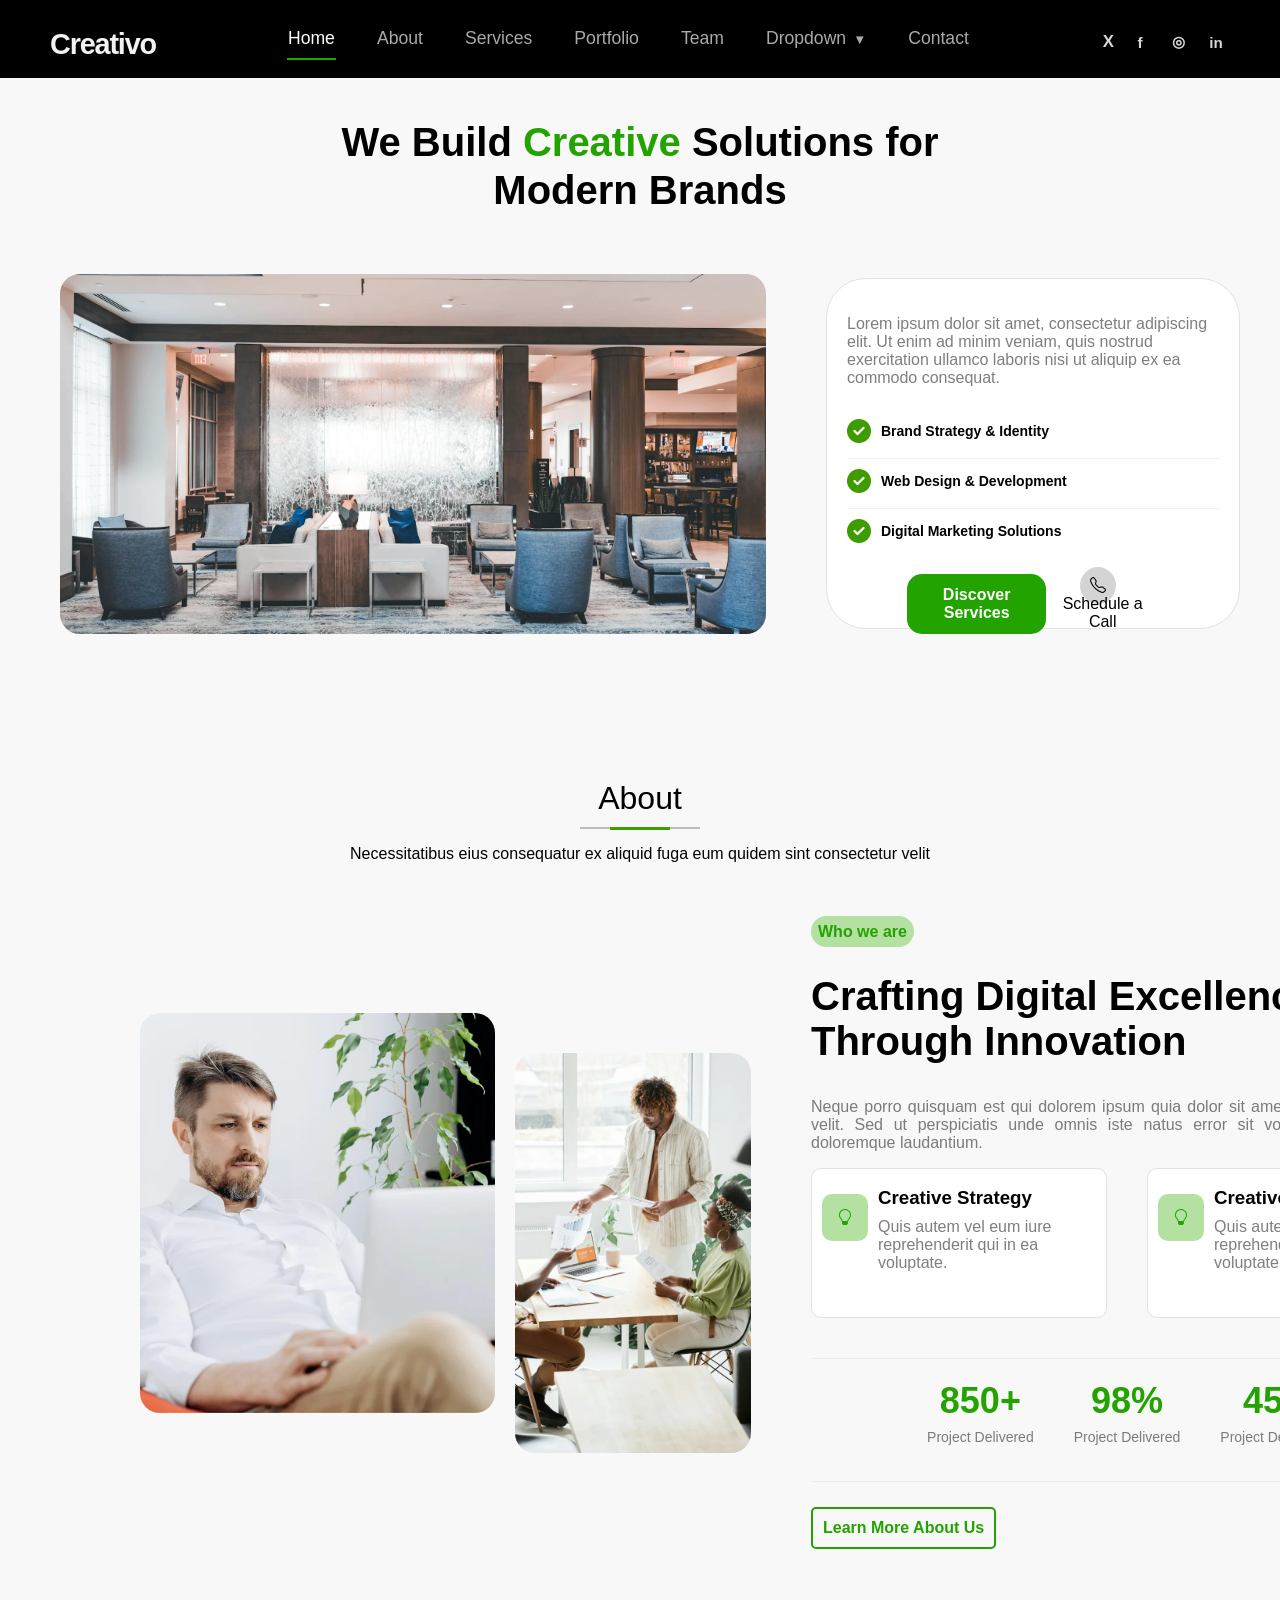
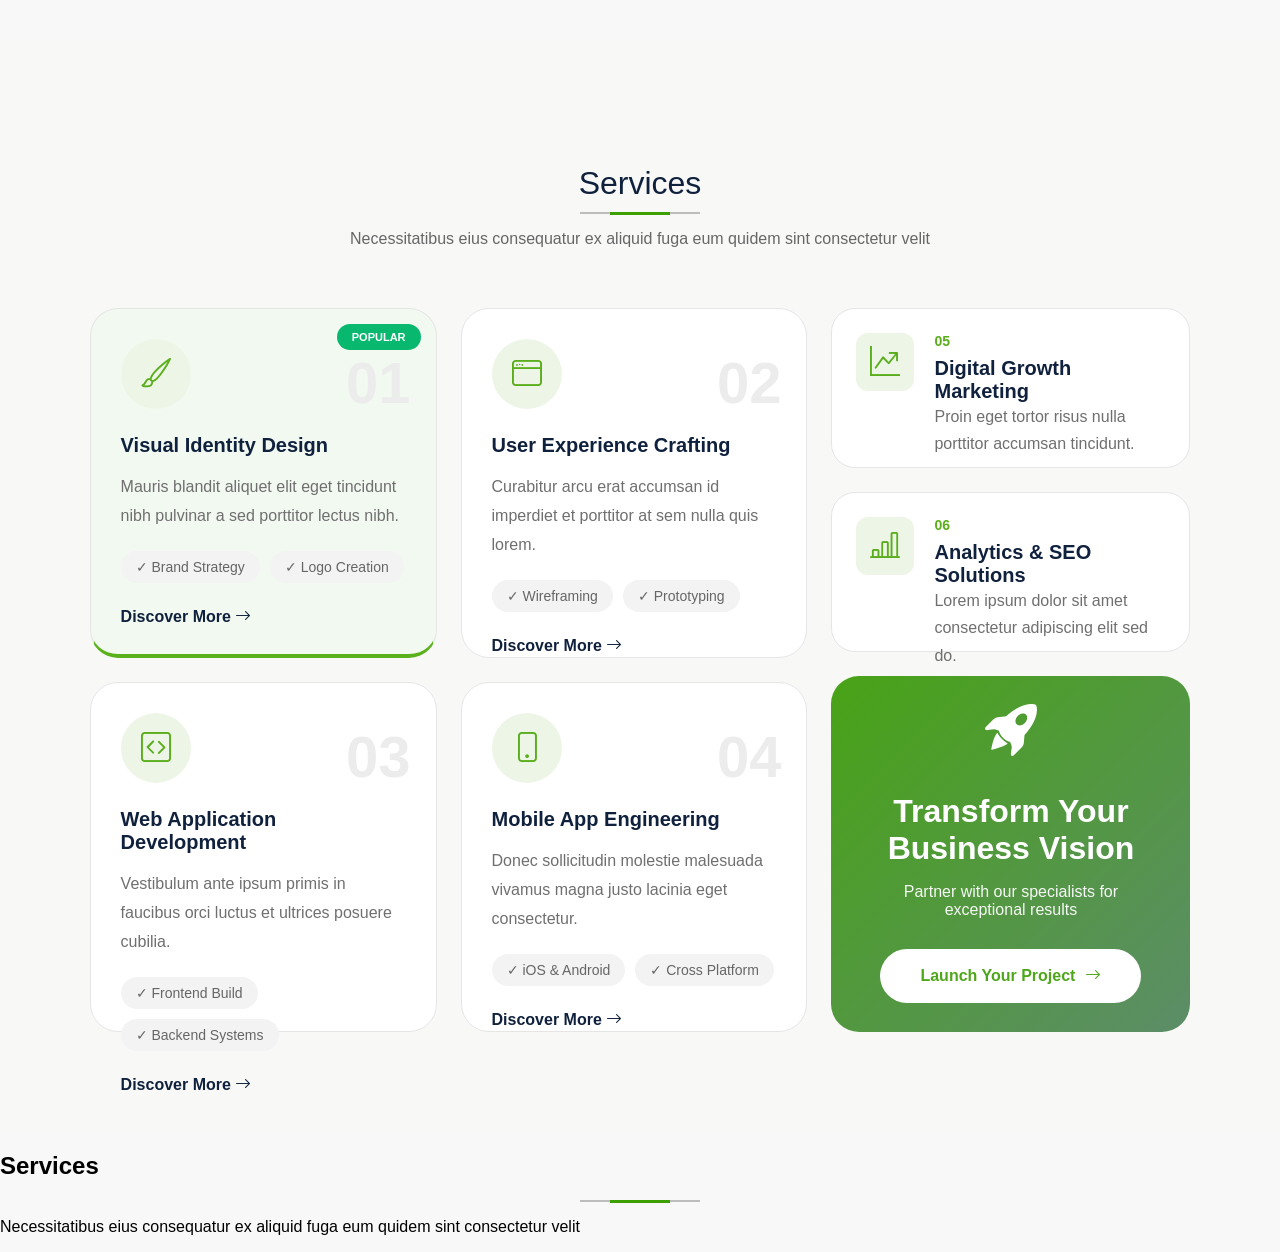
==== index.html @ f0e28163 "Add Creativo landing page HTML, CSS, and assets Introduce a full HTML/CSS landing page inspired by t" ====
<!DOCTYPE html>
<html lang="en">

<head>
  <meta charset="UTF-8" />
  <meta name="viewport" content="width=device-width, initial-scale=1.0" />
  <title>Creativo Navbar</title>
  <link rel="stylesheet" href="style.css" />
  <link rel="stylesheet" href="https://cdnjs.cloudflare.com/ajax/libs/font-awesome/6.7.2/css/all.min.css">
  <link rel="stylesheet" href="https://cdn.jsdelivr.net/npm/bootstrap-icons@1.11.3/font/bootstrap-icons.min.css">
  <link rel="stylesheet" href="https://cdn.jsdelivr.net/npm/bootstrap-icons@1.11.3/font/bootstrap-icons.min.css">

</head>

<body>
  <header class="site-header" id="top">
    <div class="container">
      <nav class="navbar" aria-label="Primary navigation">
        <a href="#top" class="brand">Creativo</a>

        <div class="nav-center">
          <a href="#hero" class="nav-link active">Home</a>
          <a href="#about" class="nav-link">About</a>
          <a href="#services" class="nav-link">Services</a>
          <a href="#portfolio" class="nav-link">Portfolio</a>
          <a href="#team" class="nav-link">Team</a>

          <div class="dropdown">
            <a href="#" class="drop-link">Dropdown <span class="caret">▼</span></a>
            <div class="dropdown-menu">
              <a href="#pricing">Dropdown 1</a>
              <div class="has-sub">
                <a href="#faq">Deep Dropdown <span class="caret">▶</span></a>
                <div class="submenu">
                  <a href="#faq">Deep Dropdown 1</a>
                  <a href="#faq">Deep Dropdown 2</a>
                  <a href="#faq">Deep Dropdown 3</a>
                  <a href="#faq">Deep Dropdown 4</a>
                  <a href="#faq">Deep Dropdown 5</a>
                </div>
              </div>
              <a href="#portfolio">Dropdown 2</a>
              <a href="#team">Dropdown 3</a>
              <a href="#contact">Dropdown 4</a>
            </div>
          </div>

          <a href="#contact" class="nav-link">Contact</a>
        </div>

        <div class="right-icons" aria-label="Social links">
          <a href="#" class="icon-link icon-x" aria-label="X">X</a>
          <a href="#" class="icon-link" aria-label="Facebook">f</a>
          <a href="#" class="icon-link" aria-label="Instagram">◎</a>
          <a href="#" class="icon-link" aria-label="LinkedIn">in</a>
        </div>
      </nav>
    </div>
  </header>

  <div class="hero">
    <h1>We Build <span>Creative </span> Solutions for Modern Brands</h1>
    <div class="hero-content">

      <img src="hero1.webp" alt="">

      <div class="hero-article">
        <p>Lorem ipsum dolor sit amet, consectetur adipiscing elit. Ut enim ad minim veniam, quis nostrud exercitation
          ullamco laboris nisi ut aliquip ex ea commodo consequat.</p>
        <ul>
          <li><i class="fa-solid fa-circle-check"></i>Brand Strategy & Identity</li>
          <div class="line"></div>
          <li><i class="fa-solid fa-circle-check"></i>Web Design & Development</li>
          <div class="line"></div>
          <li><i class="fa-solid fa-circle-check"></i>Digital Marketing Solutions</li>
        </ul>
        <div class="hero-btns">
          <button class="btn discover">Discover Services</button>
          <div class="call">
            <button class="contact"><i class="bi bi-telephone"></i>Schedule a Call</button>
          </div>
        </div>
      </div>
    </div>

  </div>

  <section class="about" id="about">
    <h2>About</h2>
    <div class="progress-line">
      <div class="progress-fill"></div>
    </div>

    <p>Necessitatibus eius consequatur ex aliquid fuga eum quidem sint consectetur velit</p>
    <div class="about-grid">

      <img class="big-img" src="about1.webp" alt="About Us">
      <img class="small-img" src="about2.webp" alt="Our Team">

      <div class="about-article">
        <span class="gola">Who we are</span>
        <h1>Crafting Digital Excellence Through Innovation</h1>
        <p>Neque porro quisquam est qui dolorem ipsum quia dolor sit amet, consectetur, adipisci velit. Sed ut
          perspiciatis unde omnis iste natus error sit voluptatem accusantium doloremque laudantium.</p>



        <div class="main-box">
          <div class="about-box">
            <div class="icon"><i class="bi bi-lightbulb"></i>
            </div>
            <div>
              <h3>Creative Strategy</h3>
              <p>Quis autem vel eum iure reprehenderit qui in ea voluptate.</p>
            </div>
          </div>
          <div class="about-box">
            <div class="icon"><i class="bi bi-lightbulb"></i></div>
            <div>
              <h3>Creative Strategy</h3>
              <p>Quis autem vel eum iure reprehenderit qui in ea voluptate.</p>
            </div>
          </div>
        </div>
        <div class="line" id="line"></div>



        <div class="stats">
          <div class="numbers">
            <h3 class="stats-numbers">850+</h3>
            <span>Project Delivered</span>
          </div>

          <div class="numbers">
            <h3 class="stats-numbers">98%</h3>
            <span>Project Delivered</span>
          </div>

          <div class="numbers">
            <h3 class="stats-numbers">45+</h3>
            <span>Project Delivered</span>
          </div>

        </div>
        <div class="line" id="lines"></div>

        <button class="about-btn">Learn More About Us</button>
      </div>


    </div>

  </section>


  <section class="services" id="services">

    <div class="section-title">
        <h2>Services</h2>
    <div class="progress-line">
      <div class="progress-fill"></div>
    </div>

    <p>Necessitatibus eius consequatur ex aliquid fuga eum quidem sint consectetur velit</p>
    </div>

    </div>
    <div class="services-grid">

        <!-- LEFT SIDE -->
        <div class="left-services">

            <!-- CARD 01 -->
            <div class="service-card active">

                <span class="badge">POPULAR</span>
                <span class="number">01</span>

                <div class="icon-box">
                    <i class="bi bi-brush"></i>
                </div>

                <h3>Visual Identity Design</h3>

                <p>
                    Mauris blandit aliquet elit eget tincidunt nibh pulvinar a
                    sed porttitor lectus nibh.
                </p>

                <div class="tags">
                    <span>✓ Brand Strategy</span>
                    <span>✓ Logo Creation</span>
                </div>

                <a href="#">
                    Discover More
                    <i class="bi bi-arrow-right"></i>
                </a>

            </div>

            <!-- CARD 02 -->
            <div class="service-card">

                <span class="number">02</span>

                <div class="icon-box">
                    <i class="bi bi-window"></i>
                </div>

                <h3>User Experience Crafting</h3>

                <p>
                    Curabitur arcu erat accumsan id imperdiet et porttitor at
                    sem nulla quis lorem.
                </p>

                <div class="tags">
                    <span>✓ Wireframing</span>
                    <span>✓ Prototyping</span>
                </div>

                <a href="#">
                    Discover More
                    <i class="bi bi-arrow-right"></i>
                </a>

            </div>

            <!-- CARD 03 -->
            <div class="service-card">

                <span class="number">03</span>

                <div class="icon-box">
                    <i class="bi bi-code-square"></i>
                </div>

                <h3>Web Application Development</h3>

                <p>
                    Vestibulum ante ipsum primis in faucibus orci luctus et
                    ultrices posuere cubilia.
                </p>

                <div class="tags">
                    <span>✓ Frontend Build</span>
                    <span>✓ Backend Systems</span>
                </div>

                <a href="#">
                    Discover More
                    <i class="bi bi-arrow-right"></i>
                </a>

            </div>

            <!-- CARD 04 -->
            <div class="service-card">

                <span class="number">04</span>

                <div class="icon-box">
                    <i class="bi bi-phone"></i>
                </div>

                <h3>Mobile App Engineering</h3>

                <p>
                    Donec sollicitudin molestie malesuada vivamus magna justo
                    lacinia eget consectetur.
                </p>

                <div class="tags">
                    <span>✓ iOS & Android</span>
                    <span>✓ Cross Platform</span>
                </div>

                <a href="#">
                    Discover More
                    <i class="bi bi-arrow-right"></i>
                </a>

            </div>

        </div>

        <!-- RIGHT SIDE -->
        <div class="right-services">

            <!-- SMALL CARD 05 -->
            <div class="service-small">

                <div class="icon-box square">
                    <i class="bi bi-graph-up-arrow"></i>
                </div>

                <div class="content">
                    <span class="small-number">05</span>
                    <h4>Digital Growth Marketing</h4>

                    <p>
                        Proin eget tortor risus nulla porttitor accumsan
                        tincidunt.
                    </p>
                </div>

            </div>

            <!-- SMALL CARD 06 -->
            <div class="service-small">

                <div class="icon-box square">
                    <i class="bi bi-bar-chart-line"></i>
                </div>

                <div class="content">
                    <span class="small-number">06</span>
                    <h4>Analytics & SEO Solutions</h4>

                    <p>
                        Lorem ipsum dolor sit amet consectetur adipiscing elit
                        sed do.
                    </p>
                </div>

            </div>

            <!-- CTA CARD -->
            <div class="cta-card">

                <i class="bi bi-rocket-takeoff-fill rocket"></i>

                <h3>Transform Your Business Vision</h3>

                <p>
                    Partner with our specialists for exceptional results
                </p>

                <a href="#">
                    Launch Your Project
                    <i class="bi bi-arrow-right"></i>
                </a>

            </div>

        </div>

    </div>

    </div>

  </section>


<section class="why-us">
  <h2>Services</h2>
    <div class="progress-line">
      <div class="progress-fill"></div>
    </div>

    <p>Necessitatibus eius consequatur ex aliquid fuga eum quidem sint consectetur velit</p>
</section>









</body>

</html>
---- style.css ----
:root {
    --bg: #ffffff;
    --text: #000000;
    --muted: rgba(255, 255, 255, 0.78);
    --line: #23a300;
    --icon-bg: rgba(255, 255, 255, 0.08);
    --transition: 0.25s ease;
    --bag: #b4e0a1;
    /* --max: 1480px; */
  }

  * {
    box-sizing: border-box;
  }

  html {
    scroll-behavior: smooth;
  }

  body {
    margin: 0;
    font-family: Arial, Helvetica, sans-serif;
    background: #f8f8f8;
    color: var(--text);
  }

  a {
    color: inherit;
    text-decoration: none;
  }

  .container {
    width: 100%;
    margin: 0;

  }

  .site-header {
    width: 100%;
    background: #000;
    padding: 26px 0 18px;
    position: sticky;
    top: 0;
    z-index: 100;
  }

  .navbar {
    display: flex;
    align-items: flex-start;
    justify-content: space-between;
    gap: 30px;

  }

  .brand {
    font-size: 1.8rem;
    line-height: 1;
    font-weight: 700;
    letter-spacing: -0.04em;
    padding-top: 4px;
    white-space: nowrap;
    margin-left: 50px;
    color: #f2f2f2;
  }


  .nav-center {
    display: flex;
    align-items: center;
    justify-content: center;
    flex: 1;
    gap: 40px;
    flex-wrap: wrap;
    padding-top: 4px;
  }

  .nav-center a {
    opacity: 0.7;
  }

  .nav-center a.active {
    opacity: 1;
  }

  .nav-center a:hover {
    opacity: 1;
  }

  .nav-link,
  .drop-link {
    position: relative;
    display: inline-flex;
    align-items: center;
    gap: 7px;
    font-size: 1.1rem;
    line-height: 1;
    color: #f2f2f2;
    padding: 0 1px 12px;
    transition: color var(--transition), opacity var(--transition);
  }

  .nav-link:hover,
  .drop-link:hover {
    color: #ffffff;
    opacity: 0.9;
  }

  .nav-link::after,
  .drop-link::after {
    content: "";
    position: absolute;
    left: 0;
    bottom: 0;
    width: 100%;
    height: 2px;
    background: transparent;
    transform: scaleX(0);
    transform-origin: left;
    transition: transform var(--transition), background var(--transition);
  }

  .nav-link:hover::after,
  .drop-link:hover::after,
  .nav-link.active::after {
    background: var(--line);
    transform: scaleX(1);
  }

  .nav-link.active {
    color: #ffffff;
  }

  .dropdown {
    position: relative;
  }

  .caret {
    font-size: 0.75em;
    transition: transform var(--transition);
    transform: translateY(1px);
  }

  .dropdown:hover .caret {
    transform: translateY(1px) rotate(180deg);
  }

  /* Dropdown Menu */

  .dropdown-menu {
    position: absolute;
    top: calc(100% + 12px);
    left: 0;
    min-width: 210px;
    background: transparent;
    border: none;
    border-radius: 0px;
    padding: 10px 0;
    opacity: 0;
    visibility: hidden;
    transform: translateY(10px);
    transition: opacity var(--transition),
      transform var(--transition),
      visibility var(--transition);
    box-shadow: none;
    z-index: 20;

  }

  .dropdown:hover .dropdown-menu {
    opacity: 0.9;
    visibility: visible;
    transform: translateY(0);
    border-radius: 0px;
  }

  /* Main dropdown links */

  .dropdown-menu a {
    display: block;
    padding: 10px 12px;
    color: #000000;
    font-size: 0.98rem;
    background: rgb(151, 150, 150);
    border-radius: 0px;
    transition: color var(--transition), background var(--transition), border-radius var(--transition);
  }

  .dropdown-menu a:hover {
    color: var(--line);
    background: white;
    transform: none;
    border-radius: 0px;
  }

  /* Deep Dropdown */

  .has-sub {
    position: relative;
  }

  .submenu {
    position: absolute;
    top: 0;
    left: 100%;
    margin-left: 15px;
    min-width: 210px;
    background: transparent;
    border: none;
    border-radius: 0;
    padding: 0;
    opacity: 0;
    visibility: hidden;
    transform: translateX(-10px);
    transition: opacity var(--transition),
      transform var(--transition),
      visibility var(--transition);
    box-shadow: none;
    z-index: 21;
  }

  .has-sub:hover .submenu {
    opacity: 1;
    visibility: visible;
    transform: translateX(0);
  }

  /* Deep dropdown links */

  .submenu a {
    display: block;
    padding: 10px 12px;
    color: #000000;
    background: rgb(116, 114, 114);
    border-radius: 0;
    transition: color var(--transition), background var(--transition), border-radius var(--transition);
  }

  .submenu a:hover {
    color: var(--line);
    background: white;
    transform: none;
    border-radius: 0px;
  }

  .right-icons {
    display: flex;
    align-items: center;
    gap: 10px;
    padding-top: 2px;
    white-space: nowrap;
    margin-right: 50px;
  }

  .icon-link {
    width: 28px;
    height: 28px;
    display: inline-flex;
    align-items: center;
    justify-content: center;
    font-size: 0.95rem;
    font-weight: 700;
    color: #d7d7d7;
    border-radius: 50%;
  }

  .icon-link:hover {
    color: var(--line);
    background: var(--icon-bg);
    opacity: 1;
  }

  .icon-x {
    font-size: 1.05rem;
    border-radius: 0;
    width: auto;
    height: auto;
    padding: 0 2px;
    background: transparent;
  }

  .hero {
    box-sizing: border-box;
    background-color: #f8f8f8;
  }

  .hero h1 {
    font-size: 2.5rem;
    line-height: 1.2;
    max-width: 700px;
    margin: 0px auto;
    padding-top: 40px;
    text-align: center;
    font-weight: 900;
    color: #000000;
  }

  .hero h1 span {
    color: var(--line);
  }

  .hero img {
    width: 746px;
    height: 400px;
    border-radius: 40px;
    padding: 20px 20px;

  }

  .hero-article {
    display: flex;
    flex-direction: column;
    width: 526px;
    height: 351px;

    padding: 20px;
    background: rgb(255, 255, 255);
    color: #000000;
    border: 1px solid rgb(226 226 226);
    border-radius: 40px;
  }

  .hero-content {
    display: flex;
    align-items: center;
    justify-content: center;
    gap: 40px;
    padding: 40px;
  }

  .hero-article p {
    opacity: 0.5;
  }

  .fa-circle-check {
    color: #3f9c00;
    font-size: 24px;
  }


  .hero-article ul {
    list-style: none;
    padding: 0;
    /* margin: 20px 0 0 0; */
  }

  .hero-article li {
    display: flex;
    align-items: center;
    gap: 10px;
    font-size: 14px;
    margin-bottom: 15px;
    font-weight: 550;
  }

  .line {
    width: 100%;
    height: 1.1px;
    background: rgb(65, 65, 65, 0.65);
    margin-bottom: 10px;
    opacity: 0.1;
  }

  .hero-btns {
    display: flex;
    /* margin-top: auto; */
  }

  .btn {
    padding: 12px 24px;
    margin: 0 auto;

    background: var(--line);
    color: #ffffff;
    font-size: 1rem;
    font-weight: 600;
    border: none;
    border-radius: 15px;
    cursor: pointer;
    transition: background var(--transition), transform var(--transition);
  }

  .btn:hover {
    background: #23a300;
    transform: translateY(-2px);
  }

  .contact {
    background: transparent;
    color: black;
    border: none;
    font-size: 1rem;

  }

  .call {
    display: flex;
    align-items: center;
    gap: 10px;
  }

  .call i {
    background: rgb(212, 212, 212);
    padding: 10px;
    border-radius: 50%;
    margin-right: 10px;

  }

  .contact:hover {
    color: var(--line);
    cursor: pointer;
  }

  .call i:hover {

    color: var(--line);
  }

  .hero-btns {
    margin: 0 60px;
  }

  #about {
    text-align: center;
    padding: 60px 20px;
  }

  .progress-line {
    width: 120px;
    height: 2px;
    background: #bdbdbd;
    margin: 0 auto;
    position: relative;
  }

  .progress-fill {
    width: 60px;
    height: 3px;
    background: #3ca000;
    position: absolute;
    left: 50%;
    transform: translateX(-50%);
  }

  #about h2 {
    font-size: 2rem;
    font-weight: 100;
    margin-bottom: 10px;
  }

  .about-grid {
    display: flex;
    margin: 30px 120px;
  }

  .big-img {
    width: 355px;
    height: 400px;
    border-radius: 20px;
    margin-top: 120px;
    object-fit: cover;
  }

  .small-img {
    width: 236px;
    height: 400px;
    border-radius: 20px;
    margin-top: 160px;
    margin-left: 20px;
    object-fit: cover;
  }

  .about-article {
    padding-top: 30px ;
    text-align: justify;
    padding-left: 60px;
  }

  .gola {
    background-color: var(--bag);
    color: var(--line);
    padding: 7px;
    border-radius: 20px;
    font-weight: bold;
  }

  .about-article h1 {
    font-weight: bolder;
    font-size: 40px;
    text-align: left;
  }

  .about-article p {
    opacity: 0.5;
  }
.main-box{
  display: flex;
  gap: 40px;
}
  .about-box {
    width: 296px;
    height: 150px;
    background-color: var(--bg);
    border-radius: 10px;
    display: flex;
    border: 1px solid rgb(226 226 226);
    
    

  }

  .about-box i {
    margin-top: 40px;
  }

  .bi-lightbulb {
    color: var(--line);
    background-color: var(--bag);
    padding: 15px;
    border-radius: 10px;
    
  }
.icon{
  width: 20%;
  position: relative;
  top: 40px;
  margin-right: 10px;
  margin-left: 10px;
}
  .about-box p{
    position: relative;
    top: -10px;
    text-align: left;
  }

  #line{
    margin-top: 40px;
  }

  .stats{
    display: flex;
    position: relative;
    top: -25px;
    column-gap:40px;
    text-align: center;
    justify-content: center;
  }

  .stats-numbers{
    color: var(--line);
    font-size: 36px;
  }

  .numbers span{
    position: relative;
    top: -30px;
    font-size: 14px;
    opacity: 0.5;
  }

  #lines{
    margin-top: -20px;
  }

  .about-btn{
    margin-top: 15px;
    color: var(--line);
    border: 2px solid var(--line);
    border-radius: 5px;
    padding: 10px;
    background: transparent;
    font-weight: 600;
    font-size: 16px;
  }

  .about-btn:hover{
    color: var(--bg);
    background-color: var(--line);
    cursor: pointer;
  }

  .services{
    padding:100px 7%;
    background:#f8f9f7;
}

.section-title{
    text-align:center;
    margin-bottom:60px;
}

.section-title h2{
    font-size:32px;
    color:#10213d;
    margin-bottom:10px;
    font-weight: 100;
}

.underline{
    width:80px;
    height:4px;
    background:#67b81f;
    margin:0 auto 25px;
}

.section-title p{
    color:#666;
}
.services-grid{
    display:grid;
    grid-template-columns:2fr 1fr;
    gap:24px;
}

.left-services{
    display:grid;
    grid-template-columns:repeat(2,1fr);
    gap:24px;
}

.right-services{
    display:flex;
    flex-direction:column;
    gap:24px;
}

/* MAIN CARDS */

.service-card{
    position:relative;
    background:#fff;
    border:1px solid #e5e5e5;
    border-radius:28px;
    padding:30px;
    height:350px;
}

.service-card.active{
    border-bottom:4px solid #59b21b;
    background-color: rgb(153 255 153 / 7%);
}

.badge{
    position:absolute;
    top:15px;
    right:15px;
    background:#08b86f;
    color:#fff;
    padding:7px 15px;
    border-radius:30px;
    font-size:11px;
    font-weight:600;
}

.number{
    position:absolute;
    top:40px;
    right:25px;
    font-size:58px;
    color:#ececec;
    font-weight:700;
}

.icon-box{
    width:70px;
    height:70px;
    border-radius:50%;
    background:#edf5e7;
    display:flex;
    align-items:center;
    justify-content:center;
    margin-bottom:25px;
}

.icon-box i{
    font-size:30px;
    color:#5aae1c;
}

.service-card h3{
    font-size:20px;
    margin-bottom:15px;
    color:#10213d;
}

.service-card p{
    line-height:1.8;
    color:#6f6f6f;
    margin-bottom:20px;
}

.service-card:hover{
    transform: translateY(-2px);
    transition: var(--transition);
   border-bottom:4px solid #59b21b;
    box-shadow: 0 15px 10px -10px rgba(0, 0, 0, 0.3);
    border-color: #59b21b;
}

.service-card:hover .icon-box{
    transform: rotate(10deg);
    background-color: #59b21b;
    color: #ececec;
}

.service-card:hover a{
    color: #59b21b;
}

.service-card:hover .icon-box i{
    color: white;
}

.tags{
    display:flex;
    flex-wrap:wrap;
    gap:10px;
    margin-bottom:25px;
}

.tags span{
    background:#f3f3f3;
    padding:8px 15px;
    border-radius:30px;
    font-size:14px;
    color:#666;
}

.service-card a{
    text-decoration:none;
    color:#10213d;
    font-weight:600;
}

/* SMALL CARDS */

.service-small{
    display:flex;
    gap:20px;
    background:#fff;
    border:1px solid #e5e5e5;
    border-radius:24px;
    padding:24px;
    height:160px;
}

.square{
    width:58px;
    height:58px;
    border-radius:12px;
    flex-shrink:0;
}
.service-small:hover .square{
    background-color: #59b21b;
    color: #ececec;
}
.service-small:hover .square i{
    color: #ececec;
}

.small-number{
    display:block;
    color:#5aae1c;
    font-size:14px;
    font-weight:700;
    margin-bottom:8px;
}

.service-small h4{
    font-size:20px;
    color:#10213d;
    margin-bottom:0px;
    margin-top: 0;
}

.service-small p{
    margin-top: 0;
    color:#6f6f6f;
    line-height:1.7;
}

/* GREEN CTA */

.cta-card{
    flex:1;
    height:150px;
    border-radius:28px;
    background:linear-gradient(135deg,#48a316,#5c8d68);
    text-align:center;
    padding:25px 35px;
    color:#fff;
}

.rocket{
    font-size:52px;
    margin-bottom:25px;
}

.cta-card h3{
    font-size:32px;
    margin-bottom:15px;
}

.cta-card p{
    margin-bottom:30px;
    opacity:.95;
}

.cta-card a{
    display:inline-flex;
    align-items:center;
    gap:10px;
    background:#fff;
    color:#4ea71a;
    text-decoration:none;
    padding:18px 40px;
    border-radius:50px;
    font-weight:600;
}

.cta-card a:hover{
    transition:all 0.5s ease-out;
    transform: translateX(4px);
    transform: translateY(-3px);
}
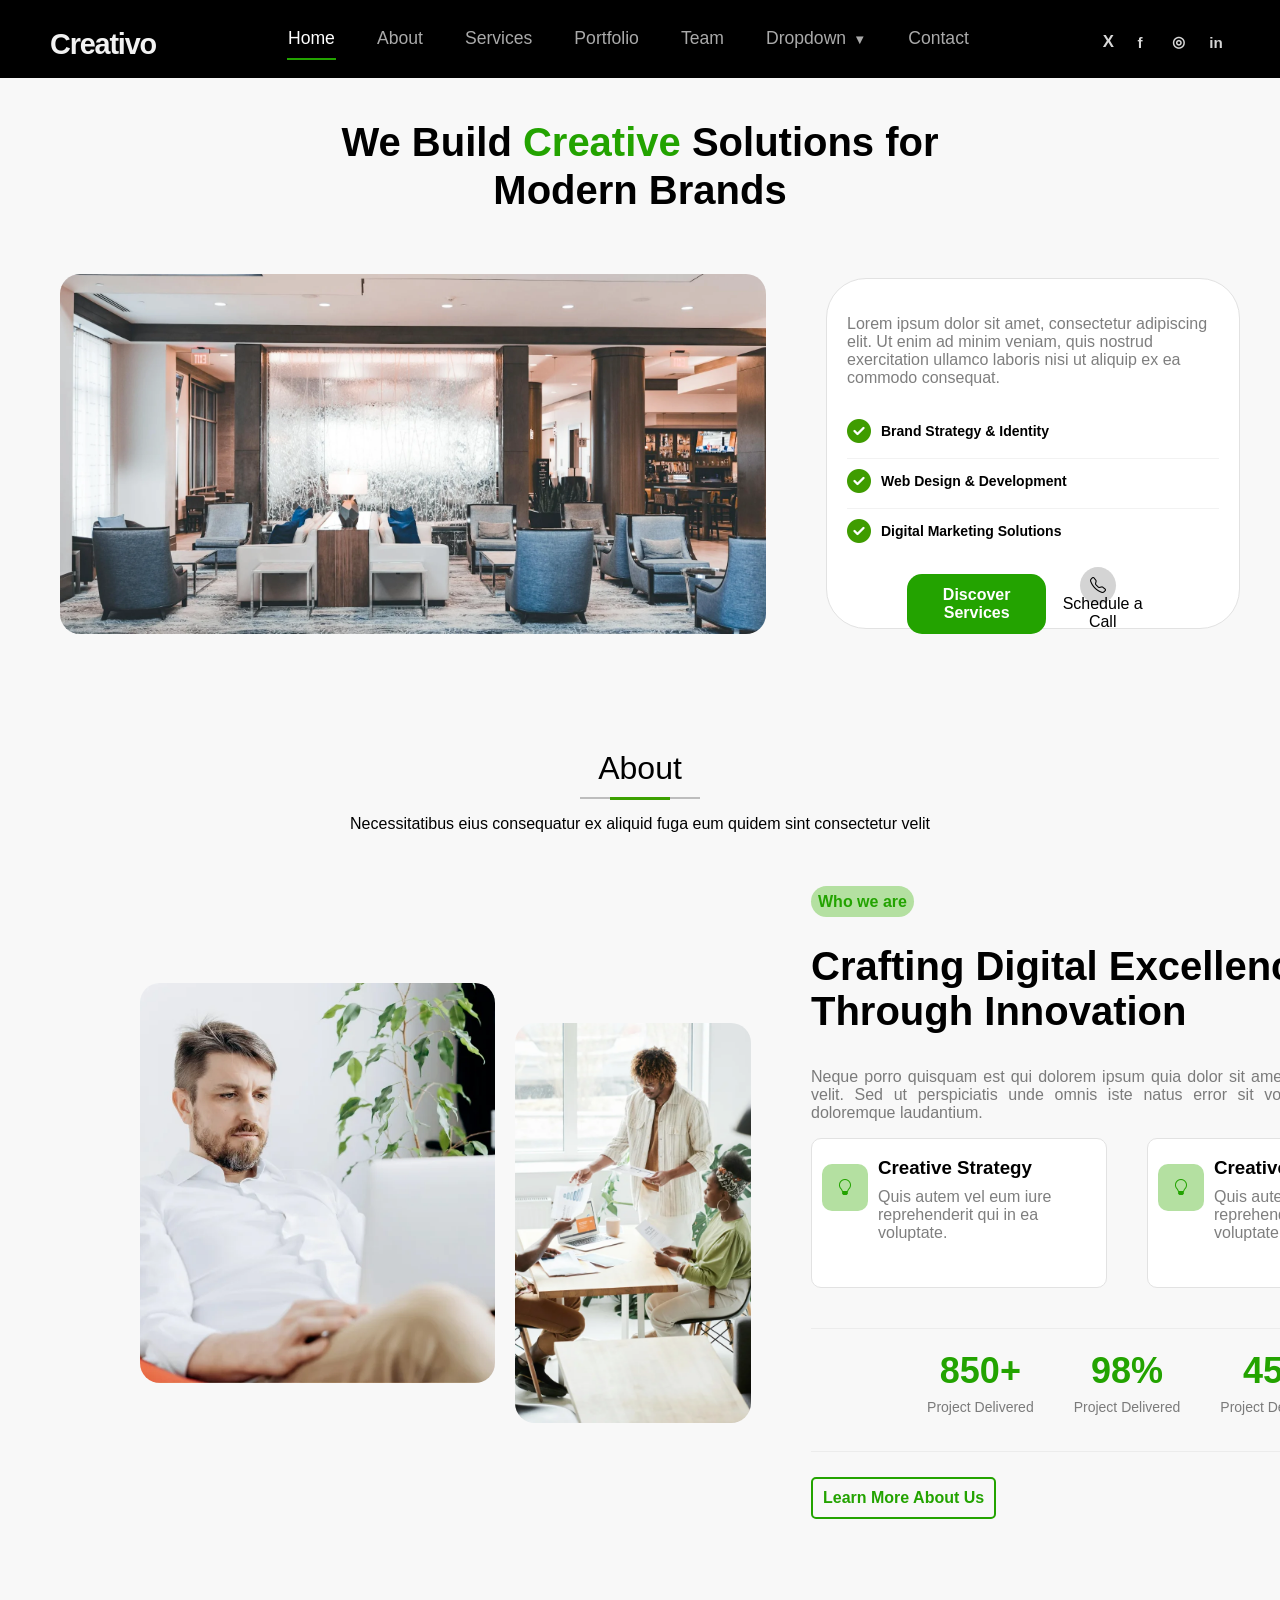
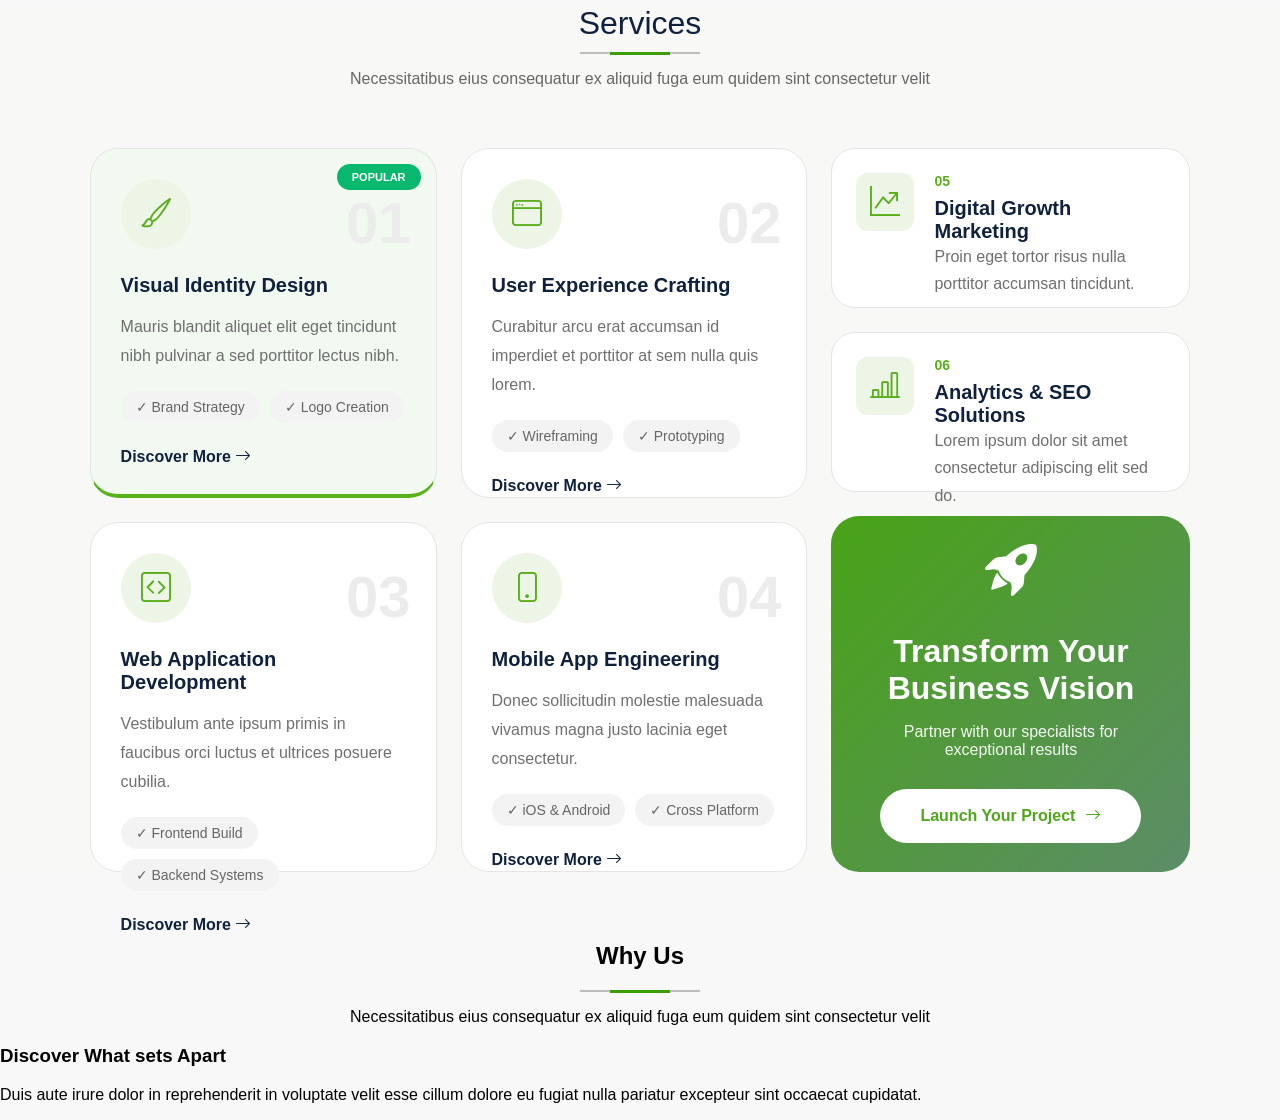
==== commit 594de94c: "Refactor Services/Why Us markup and spacing Reformatted and cleaned up the Services section markup (" ====
--- a/index.html
+++ b/index.html
@@ -157,195 +157,195 @@
   <section class="services" id="services">
 
     <div class="section-title">
-        <h2>Services</h2>
-    <div class="progress-line">
-      <div class="progress-fill"></div>
-    </div>
-
-    <p>Necessitatibus eius consequatur ex aliquid fuga eum quidem sint consectetur velit</p>
+      <h2>Services</h2>
+      <div class="progress-line">
+        <div class="progress-fill"></div>
+      </div>
+
+      <p>Necessitatibus eius consequatur ex aliquid fuga eum quidem sint consectetur velit</p>
     </div>
 
     </div>
     <div class="services-grid">
 
-        <!-- LEFT SIDE -->
-        <div class="left-services">
-
-            <!-- CARD 01 -->
-            <div class="service-card active">
-
-                <span class="badge">POPULAR</span>
-                <span class="number">01</span>
-
-                <div class="icon-box">
-                    <i class="bi bi-brush"></i>
-                </div>
-
-                <h3>Visual Identity Design</h3>
-
-                <p>
-                    Mauris blandit aliquet elit eget tincidunt nibh pulvinar a
-                    sed porttitor lectus nibh.
-                </p>
-
-                <div class="tags">
-                    <span>✓ Brand Strategy</span>
-                    <span>✓ Logo Creation</span>
-                </div>
-
-                <a href="#">
-                    Discover More
-                    <i class="bi bi-arrow-right"></i>
-                </a>
-
-            </div>
-
-            <!-- CARD 02 -->
-            <div class="service-card">
-
-                <span class="number">02</span>
-
-                <div class="icon-box">
-                    <i class="bi bi-window"></i>
-                </div>
-
-                <h3>User Experience Crafting</h3>
-
-                <p>
-                    Curabitur arcu erat accumsan id imperdiet et porttitor at
-                    sem nulla quis lorem.
-                </p>
-
-                <div class="tags">
-                    <span>✓ Wireframing</span>
-                    <span>✓ Prototyping</span>
-                </div>
-
-                <a href="#">
-                    Discover More
-                    <i class="bi bi-arrow-right"></i>
-                </a>
-
-            </div>
-
-            <!-- CARD 03 -->
-            <div class="service-card">
-
-                <span class="number">03</span>
-
-                <div class="icon-box">
-                    <i class="bi bi-code-square"></i>
-                </div>
-
-                <h3>Web Application Development</h3>
-
-                <p>
-                    Vestibulum ante ipsum primis in faucibus orci luctus et
-                    ultrices posuere cubilia.
-                </p>
-
-                <div class="tags">
-                    <span>✓ Frontend Build</span>
-                    <span>✓ Backend Systems</span>
-                </div>
-
-                <a href="#">
-                    Discover More
-                    <i class="bi bi-arrow-right"></i>
-                </a>
-
-            </div>
-
-            <!-- CARD 04 -->
-            <div class="service-card">
-
-                <span class="number">04</span>
-
-                <div class="icon-box">
-                    <i class="bi bi-phone"></i>
-                </div>
-
-                <h3>Mobile App Engineering</h3>
-
-                <p>
-                    Donec sollicitudin molestie malesuada vivamus magna justo
-                    lacinia eget consectetur.
-                </p>
-
-                <div class="tags">
-                    <span>✓ iOS & Android</span>
-                    <span>✓ Cross Platform</span>
-                </div>
-
-                <a href="#">
-                    Discover More
-                    <i class="bi bi-arrow-right"></i>
-                </a>
-
-            </div>
-
-        </div>
-
-        <!-- RIGHT SIDE -->
-        <div class="right-services">
-
-            <!-- SMALL CARD 05 -->
-            <div class="service-small">
-
-                <div class="icon-box square">
-                    <i class="bi bi-graph-up-arrow"></i>
-                </div>
-
-                <div class="content">
-                    <span class="small-number">05</span>
-                    <h4>Digital Growth Marketing</h4>
-
-                    <p>
-                        Proin eget tortor risus nulla porttitor accumsan
-                        tincidunt.
-                    </p>
-                </div>
-
-            </div>
-
-            <!-- SMALL CARD 06 -->
-            <div class="service-small">
-
-                <div class="icon-box square">
-                    <i class="bi bi-bar-chart-line"></i>
-                </div>
-
-                <div class="content">
-                    <span class="small-number">06</span>
-                    <h4>Analytics & SEO Solutions</h4>
-
-                    <p>
-                        Lorem ipsum dolor sit amet consectetur adipiscing elit
-                        sed do.
-                    </p>
-                </div>
-
-            </div>
-
-            <!-- CTA CARD -->
-            <div class="cta-card">
-
-                <i class="bi bi-rocket-takeoff-fill rocket"></i>
-
-                <h3>Transform Your Business Vision</h3>
-
-                <p>
-                    Partner with our specialists for exceptional results
-                </p>
-
-                <a href="#">
-                    Launch Your Project
-                    <i class="bi bi-arrow-right"></i>
-                </a>
-
-            </div>
-
-        </div>
+      <!-- LEFT SIDE -->
+      <div class="left-services">
+
+        <!-- CARD 01 -->
+        <div class="service-card active">
+
+          <span class="badge">POPULAR</span>
+          <span class="number">01</span>
+
+          <div class="icon-box">
+            <i class="bi bi-brush"></i>
+          </div>
+
+          <h3>Visual Identity Design</h3>
+
+          <p>
+            Mauris blandit aliquet elit eget tincidunt nibh pulvinar a
+            sed porttitor lectus nibh.
+          </p>
+
+          <div class="tags">
+            <span>✓ Brand Strategy</span>
+            <span>✓ Logo Creation</span>
+          </div>
+
+          <a href="#">
+            Discover More
+            <i class="bi bi-arrow-right"></i>
+          </a>
+
+        </div>
+
+        <!-- CARD 02 -->
+        <div class="service-card">
+
+          <span class="number">02</span>
+
+          <div class="icon-box">
+            <i class="bi bi-window"></i>
+          </div>
+
+          <h3>User Experience Crafting</h3>
+
+          <p>
+            Curabitur arcu erat accumsan id imperdiet et porttitor at
+            sem nulla quis lorem.
+          </p>
+
+          <div class="tags">
+            <span>✓ Wireframing</span>
+            <span>✓ Prototyping</span>
+          </div>
+
+          <a href="#">
+            Discover More
+            <i class="bi bi-arrow-right"></i>
+          </a>
+
+        </div>
+
+        <!-- CARD 03 -->
+        <div class="service-card">
+
+          <span class="number">03</span>
+
+          <div class="icon-box">
+            <i class="bi bi-code-square"></i>
+          </div>
+
+          <h3>Web Application Development</h3>
+
+          <p>
+            Vestibulum ante ipsum primis in faucibus orci luctus et
+            ultrices posuere cubilia.
+          </p>
+
+          <div class="tags">
+            <span>✓ Frontend Build</span>
+            <span>✓ Backend Systems</span>
+          </div>
+
+          <a href="#">
+            Discover More
+            <i class="bi bi-arrow-right"></i>
+          </a>
+
+        </div>
+
+        <!-- CARD 04 -->
+        <div class="service-card">
+
+          <span class="number">04</span>
+
+          <div class="icon-box">
+            <i class="bi bi-phone"></i>
+          </div>
+
+          <h3>Mobile App Engineering</h3>
+
+          <p>
+            Donec sollicitudin molestie malesuada vivamus magna justo
+            lacinia eget consectetur.
+          </p>
+
+          <div class="tags">
+            <span>✓ iOS & Android</span>
+            <span>✓ Cross Platform</span>
+          </div>
+
+          <a href="#">
+            Discover More
+            <i class="bi bi-arrow-right"></i>
+          </a>
+
+        </div>
+
+      </div>
+
+      <!-- RIGHT SIDE -->
+      <div class="right-services">
+
+        <!-- SMALL CARD 05 -->
+        <div class="service-small">
+
+          <div class="icon-box square">
+            <i class="bi bi-graph-up-arrow"></i>
+          </div>
+
+          <div class="content">
+            <span class="small-number">05</span>
+            <h4>Digital Growth Marketing</h4>
+
+            <p>
+              Proin eget tortor risus nulla porttitor accumsan
+              tincidunt.
+            </p>
+          </div>
+
+        </div>
+
+        <!-- SMALL CARD 06 -->
+        <div class="service-small">
+
+          <div class="icon-box square">
+            <i class="bi bi-bar-chart-line"></i>
+          </div>
+
+          <div class="content">
+            <span class="small-number">06</span>
+            <h4>Analytics & SEO Solutions</h4>
+
+            <p>
+              Lorem ipsum dolor sit amet consectetur adipiscing elit
+              sed do.
+            </p>
+          </div>
+
+        </div>
+
+        <!-- CTA CARD -->
+        <div class="cta-card">
+
+          <i class="bi bi-rocket-takeoff-fill rocket"></i>
+
+          <h3>Transform Your Business Vision</h3>
+
+          <p>
+            Partner with our specialists for exceptional results
+          </p>
+
+          <a href="#">
+            Launch Your Project
+            <i class="bi bi-arrow-right"></i>
+          </a>
+
+        </div>
+
+      </div>
 
     </div>
 
@@ -354,14 +354,34 @@
   </section>
 
 
-<section class="why-us">
-  <h2>Services</h2>
-    <div class="progress-line">
-      <div class="progress-fill"></div>
-    </div>
-
-    <p>Necessitatibus eius consequatur ex aliquid fuga eum quidem sint consectetur velit</p>
-</section>
+  <section class="why-us">
+    <div class="why-head">
+      <h2>Why Us</h2>
+      <div class="progress-line">
+        <div class="progress-fill"></div>
+      </div>
+
+      <p>Necessitatibus eius consequatur ex aliquid fuga eum quidem sint consectetur velit</p>
+
+    </div>
+
+
+
+    <div class="intro-content">
+      <h3>Discover What sets Apart</h3>
+      <p class="intro-text">Duis aute irure dolor in reprehenderit in voluptate velit esse cillum dolore eu fugiat nulla
+        pariatur excepteur sint occaecat cupidatat.</p>
+
+
+
+
+
+
+
+
+
+
+  </section>
 
 
 
--- a/style.css
+++ b/style.css
@@ -422,7 +422,7 @@
 
   #about {
     text-align: center;
-    padding: 60px 20px;
+    padding: 30px 20px;
   }
 
   .progress-line {
@@ -580,7 +580,7 @@
   }
 
   .services{
-    padding:100px 7%;
+    padding:0px 7%;
     background:#f8f9f7;
 }
 
@@ -824,4 +824,8 @@
     transform: translateY(-3px);
 }
 
-
+.why-head{
+  padding-top: 50px;
+  text-align: center;
+}
+
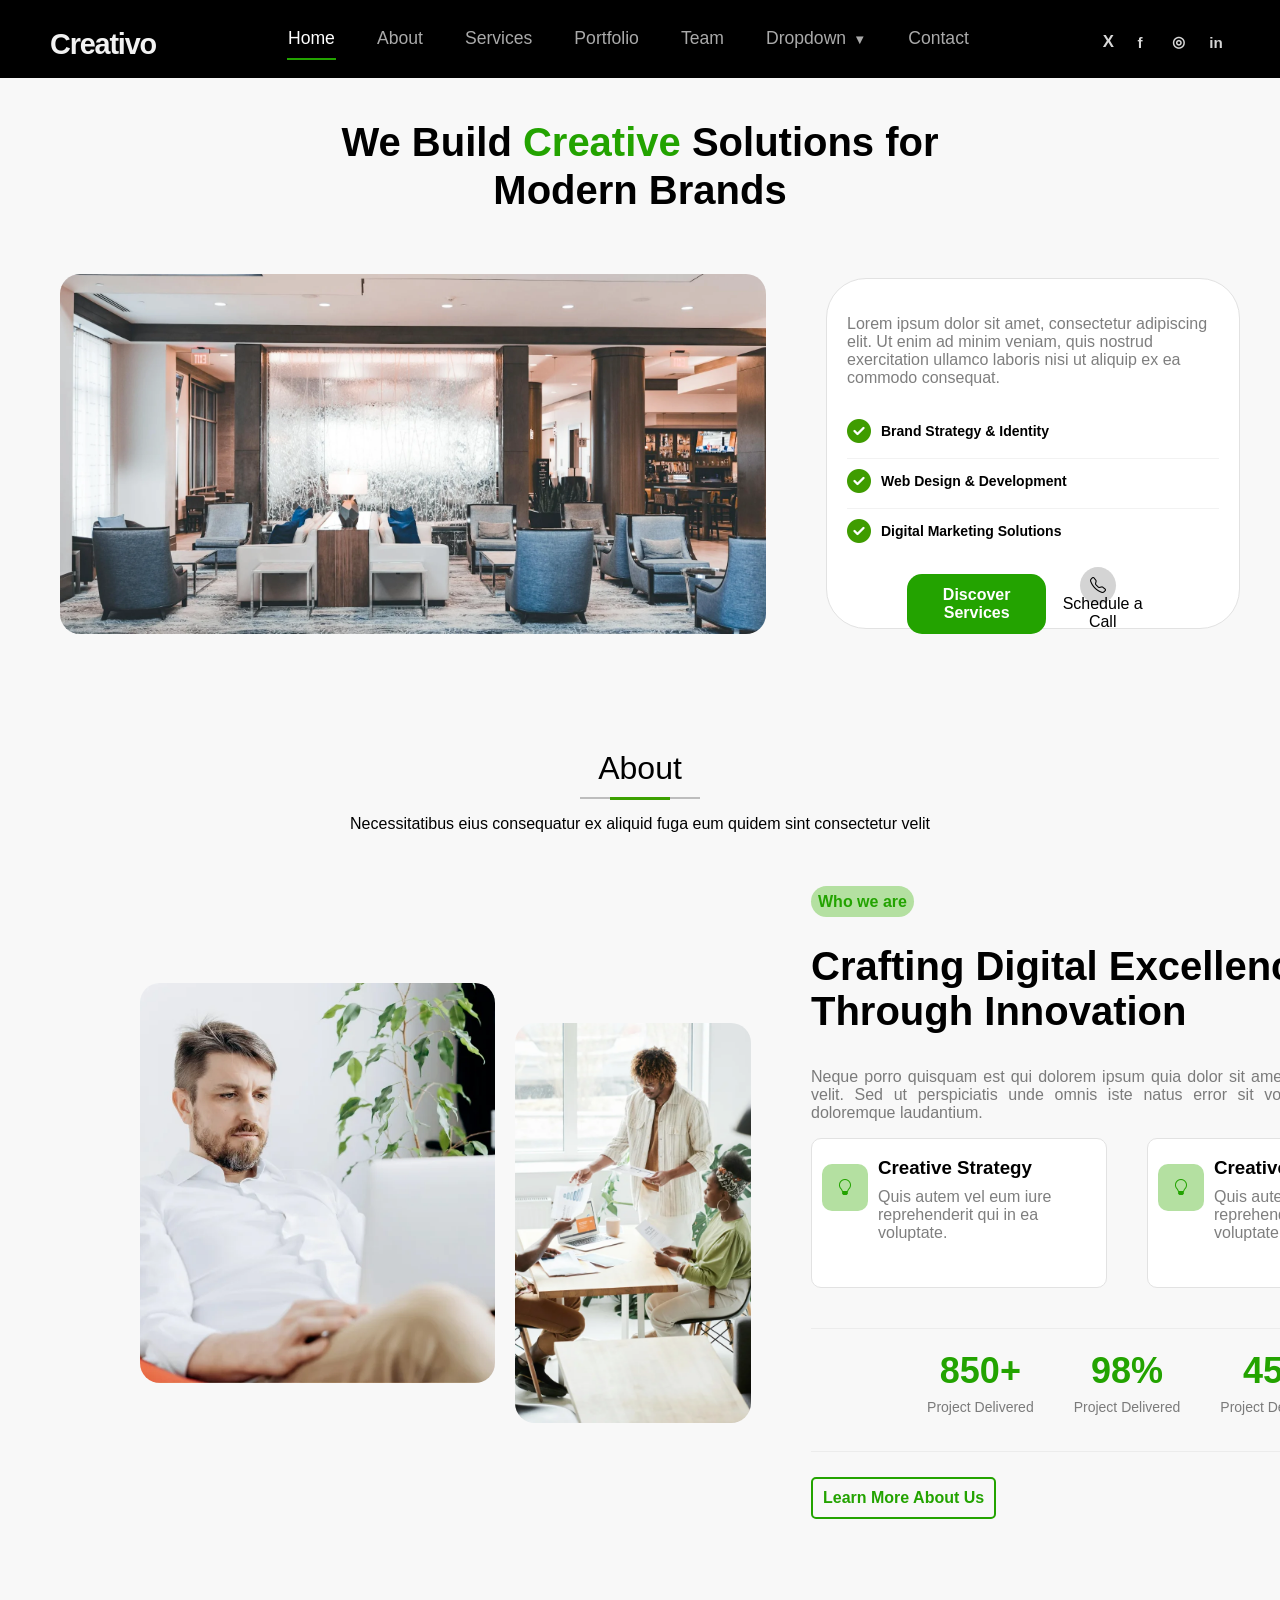
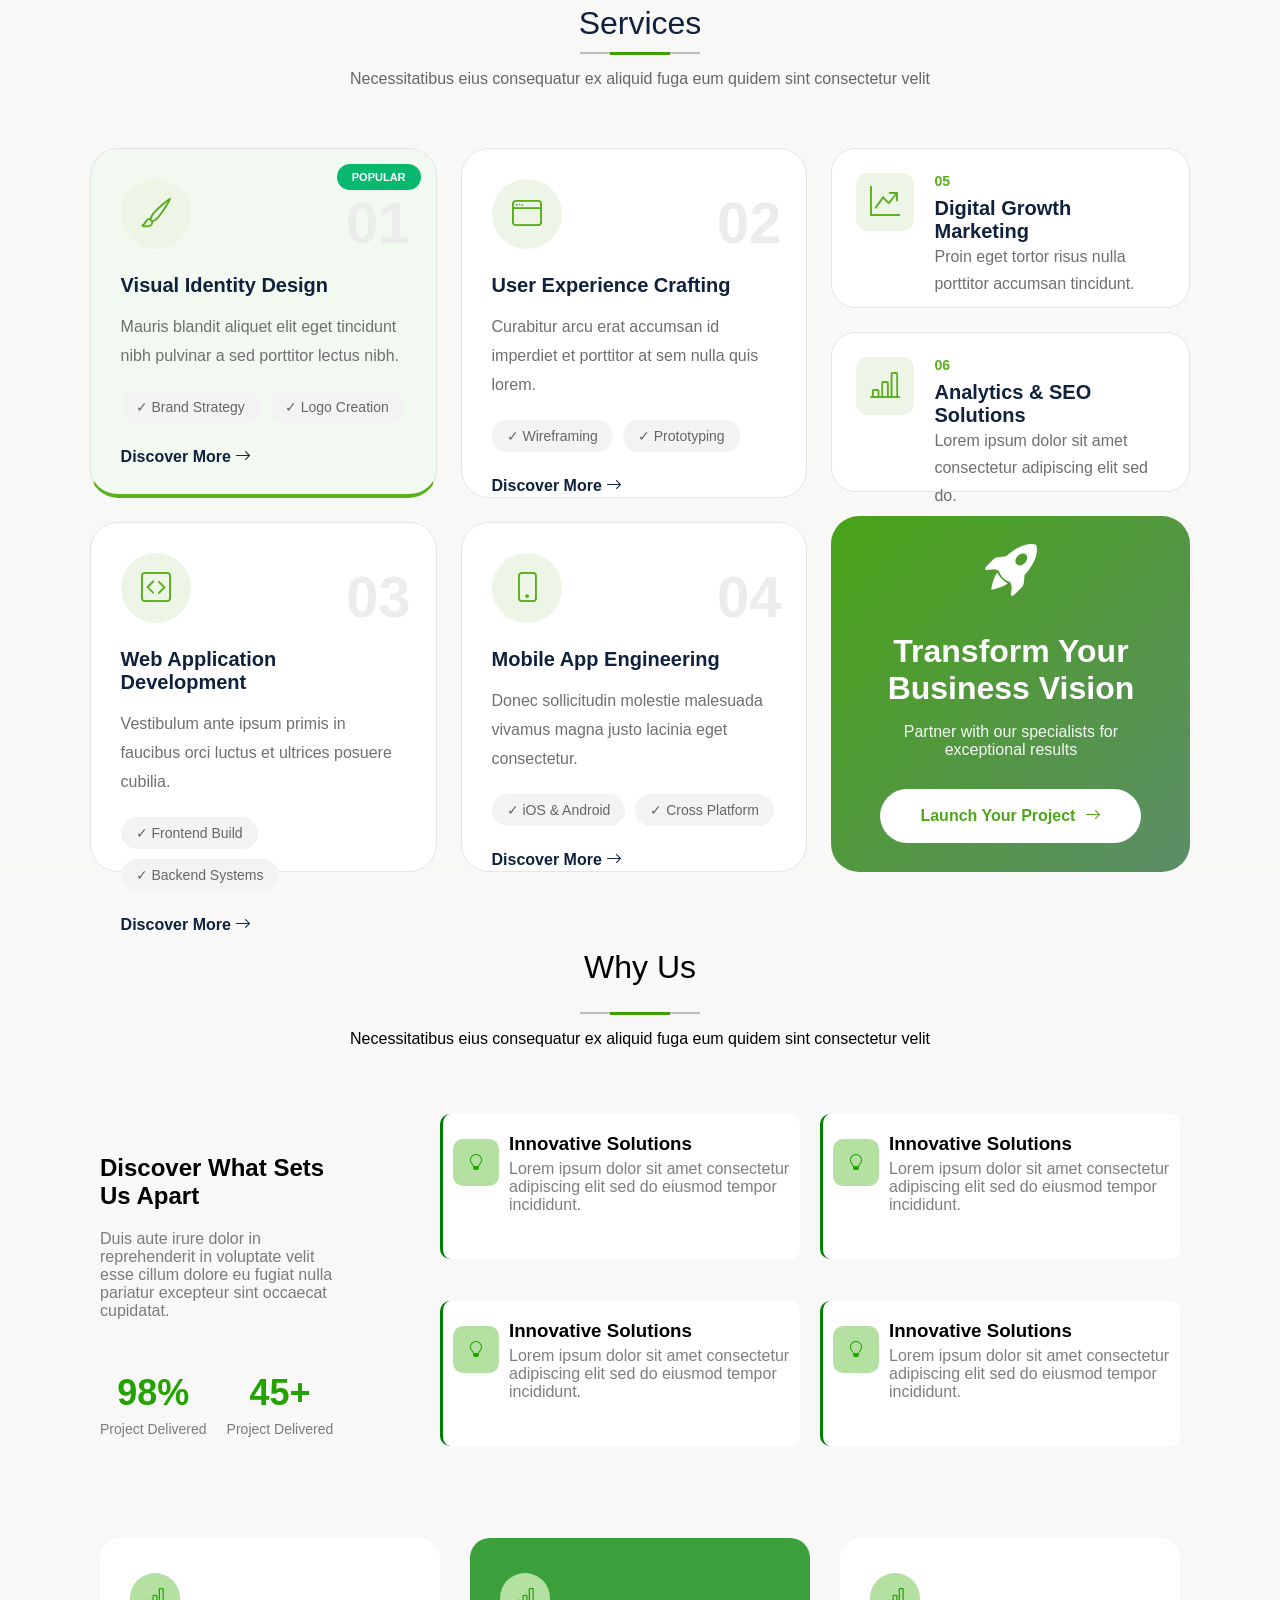
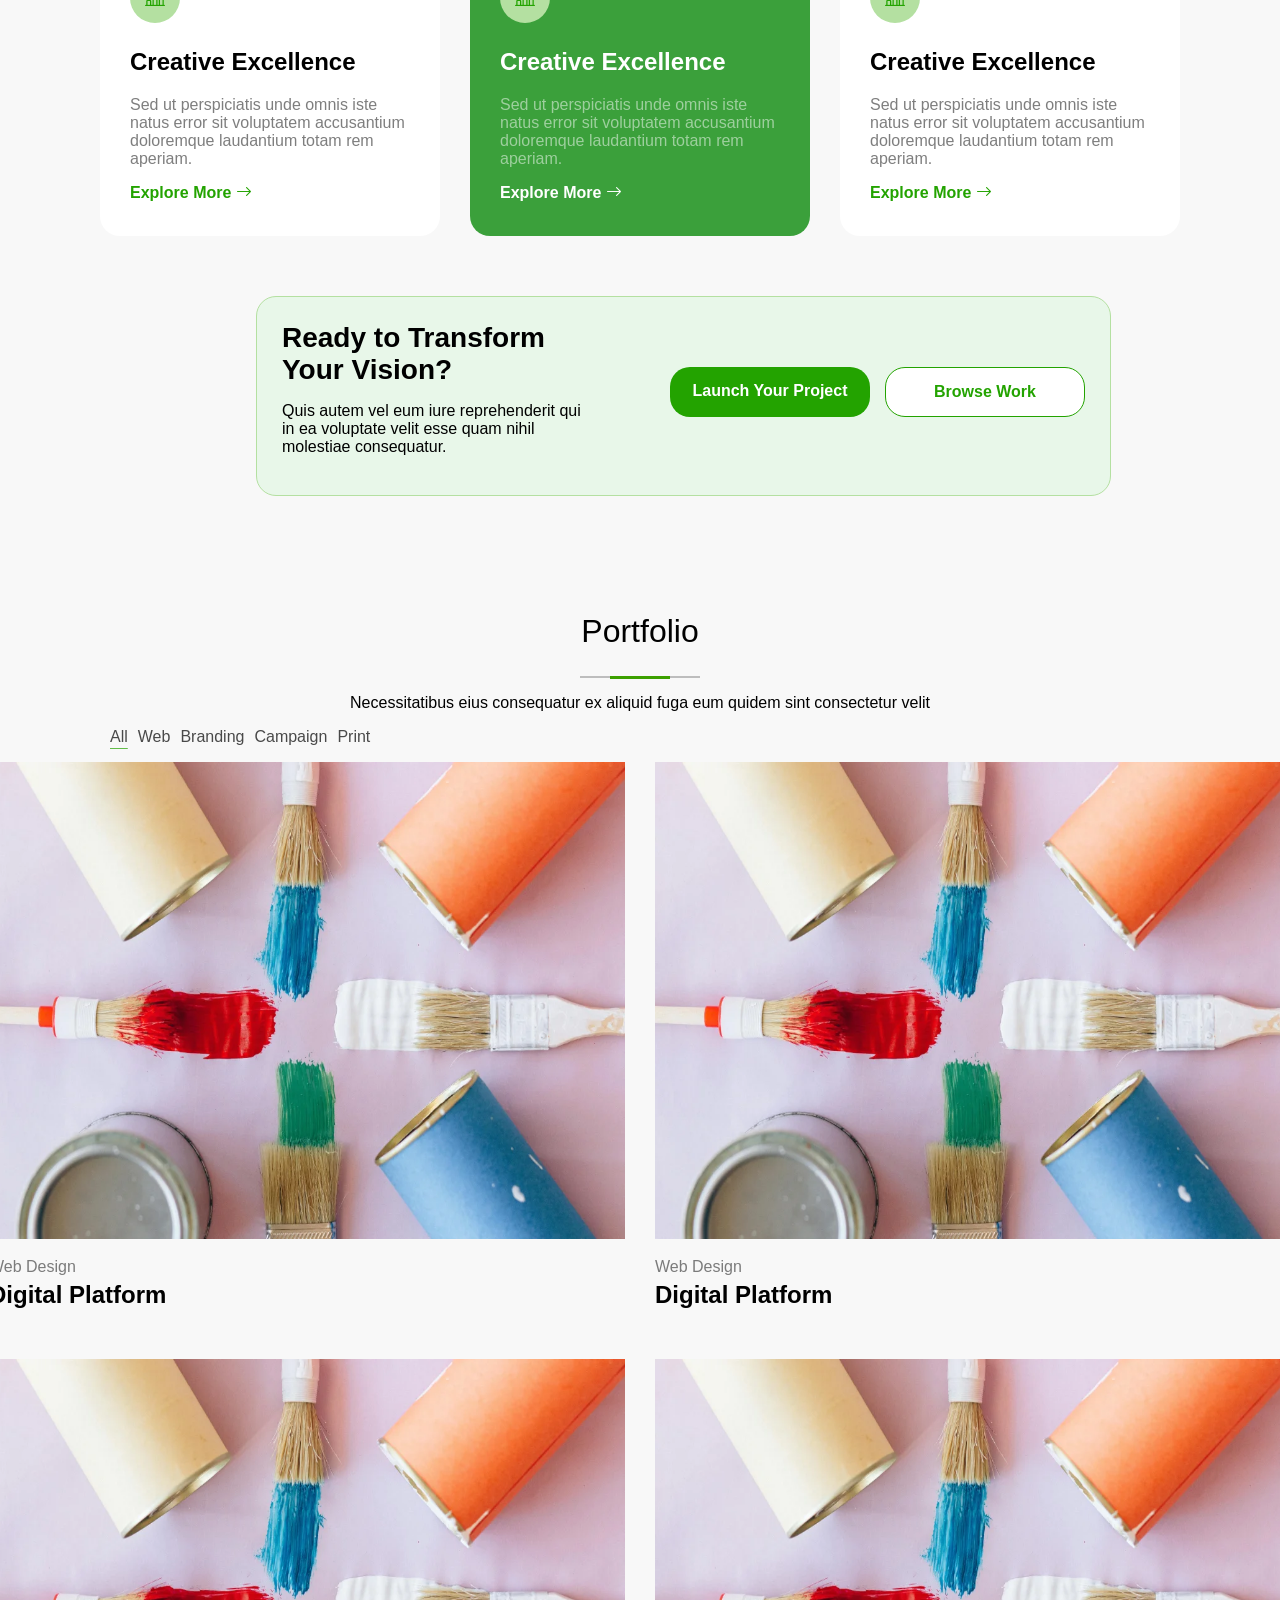
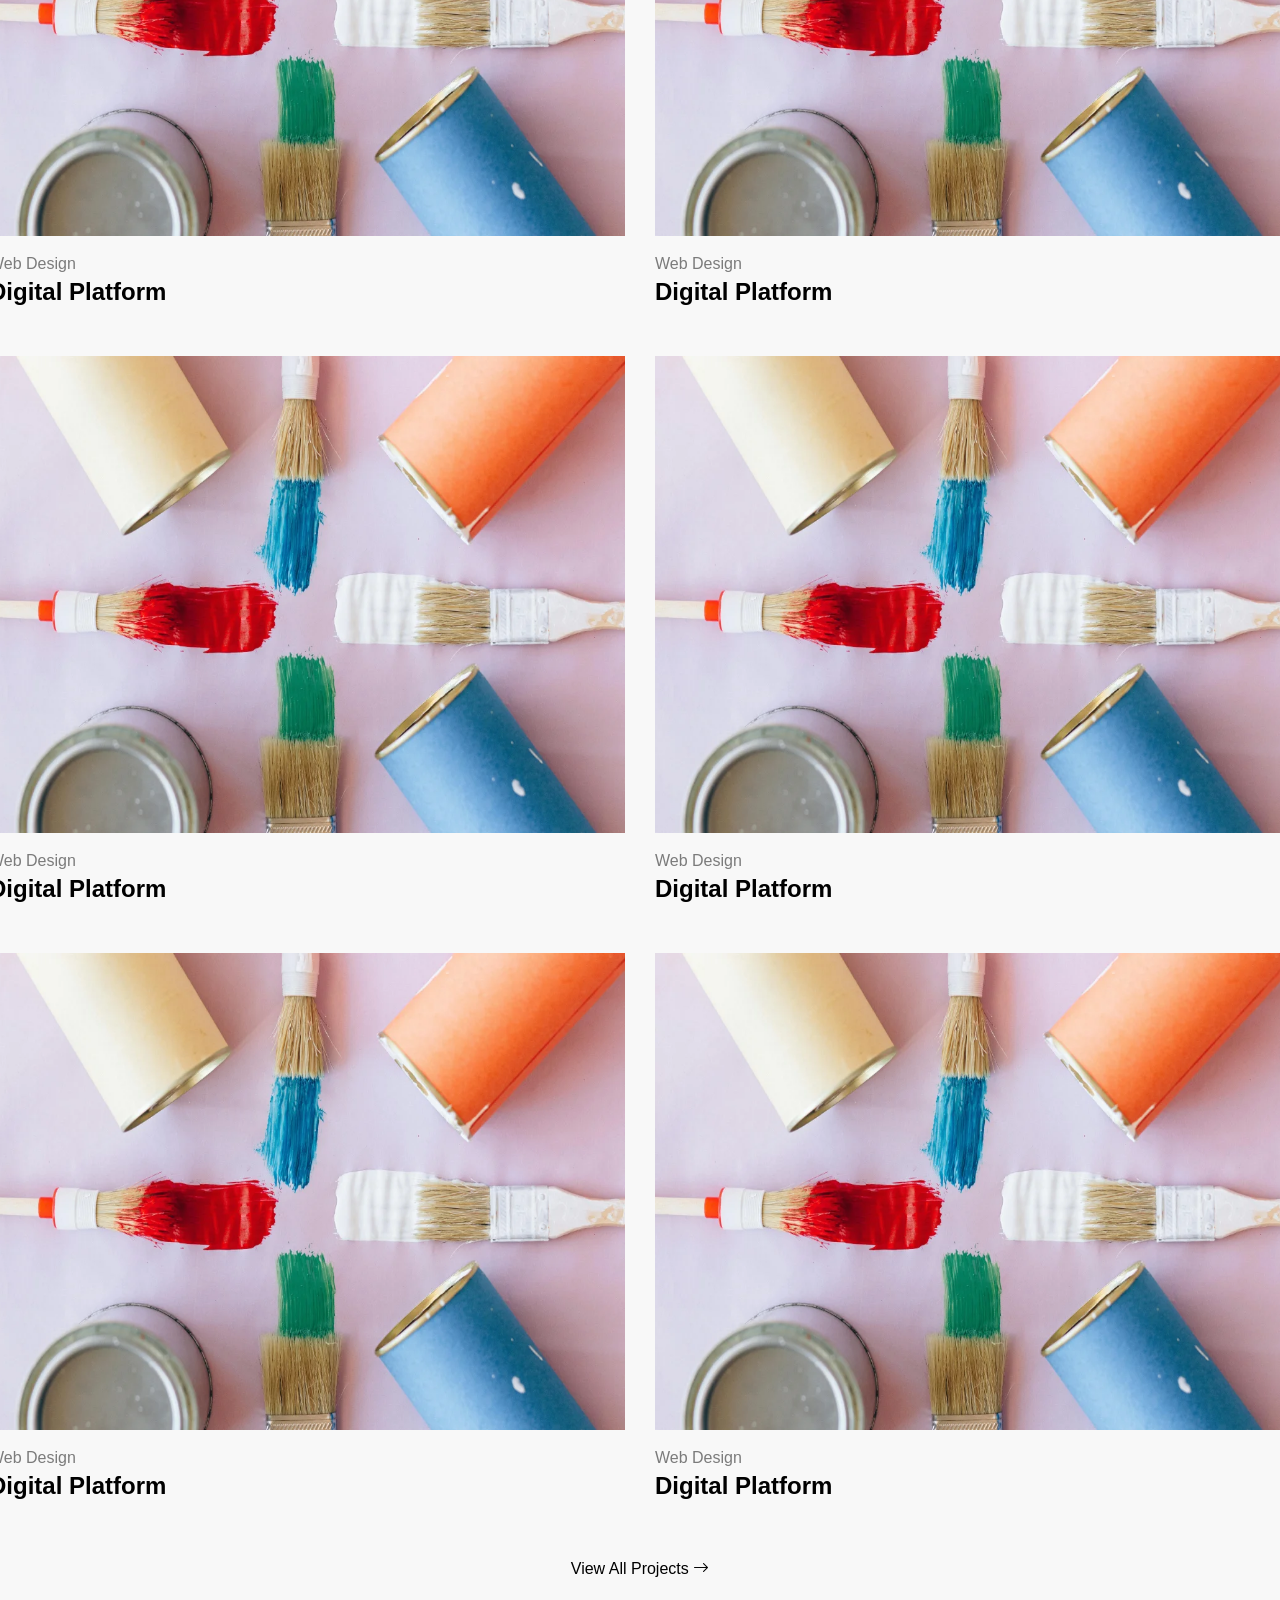
==== commit 12994b09: "." ====
--- a/index.html
+++ b/index.html
@@ -365,28 +365,222 @@
 
     </div>
 
-
-
-    <div class="intro-content">
-      <h3>Discover What sets Apart</h3>
-      <p class="intro-text">Duis aute irure dolor in reprehenderit in voluptate velit esse cillum dolore eu fugiat nulla
-        pariatur excepteur sint occaecat cupidatat.</p>
-
-
-
-
-
-
-
-
-
+    <div class="flex">
+
+      <div class="intro-content">
+        <h1>Discover What Sets Us Apart</h1>
+        <p class="intro-text">Duis aute irure dolor in reprehenderit in voluptate velit esse cillum dolore eu fugiat
+          nulla
+          pariatur excepteur sint occaecat cupidatat.</p>
+
+        <div class="stats-why-us">
+          <div class="numbers">
+
+            <h3 class="stats-numbers">98%</h3>
+
+            <span>Project Delivered</span>
+          </div>
+
+          <div class="numbers">
+            <h3 class="stats-numbers">45+</h3>
+            <span>Project Delivered</span>
+          </div>
+        </div>
+
+
+
+      </div>
+
+
+      <div class="item-boxes">
+
+        <div class="why-box">
+          <div class="icon"><i class="bi bi-lightbulb"></i></div>
+          <div>
+            <h3>Innovative Solutions</h3>
+            <p>Lorem ipsum dolor sit amet consectetur adipiscing elit sed do eiusmod tempor incididunt.</p>
+          </div>
+        </div>
+
+        <div class="why-box">
+          <div class="icon"><i class="bi bi-lightbulb"></i></div>
+          <div>
+            <h3>Innovative Solutions</h3>
+            <p>Lorem ipsum dolor sit amet consectetur adipiscing elit sed do eiusmod tempor incididunt.</p>
+          </div>
+        </div>
+
+        <div class="why-box">
+          <div class="icon"><i class="bi bi-lightbulb"></i></div>
+          <div>
+            <h3>Innovative Solutions</h3>
+            <p>Lorem ipsum dolor sit amet consectetur adipiscing elit sed do eiusmod tempor incididunt.</p>
+          </div>
+        </div>
+
+        <div class="why-box">
+          <div class="icon"><i class="bi bi-lightbulb"></i></div>
+          <div>
+            <h3>Innovative Solutions</h3>
+            <p>Lorem ipsum dolor sit amet consectetur adipiscing elit sed do eiusmod tempor incididunt.</p>
+          </div>
+        </div>
+
+      </div>
+    </div>
 
   </section>
-
-
-
-
-
+  <div class="highlight-cards">
+
+
+    <div class="highlight-card">
+
+      <div class="icon-repeat">
+        <i class="bi bi-bar-chart-line"></i>
+      </div>
+      <h2>Creative Excellence</h2>
+      <p>Sed ut perspiciatis unde omnis iste natus error sit voluptatem accusantium doloremque laudantium totam rem
+        aperiam.</p>
+      <a href="">Explore More <i class="bi bi-arrow-right"></i></a>
+
+    </div>
+
+    <div class="highlight-card green">
+
+      <div class="icon-repeat">
+        <i class="bi bi-bar-chart-line"></i>
+      </div>
+      <h2>Creative Excellence</h2>
+      <p>Sed ut perspiciatis unde omnis iste natus error sit voluptatem accusantium doloremque laudantium totam rem
+        aperiam.</p>
+      <a href="">Explore More <i class="bi bi-arrow-right"></i></a>
+
+    </div>
+
+    <div class="highlight-card">
+
+      <div class="icon-repeat">
+        <i class="bi bi-bar-chart-line"></i>
+      </div>
+      <h2>Creative Excellence</h2>
+      <p>Sed ut perspiciatis unde omnis iste natus error sit voluptatem accusantium doloremque laudantium totam rem
+        aperiam.</p>
+      <a href="">Explore More <i class="bi bi-arrow-right"></i></a>
+
+    </div>
+
+  </div>
+  </div>
+  </div>
+
+
+  <section class="cta-banner">
+    <div class="banner">
+
+
+      <div class="banner-content">
+        <h3>Ready to Transform Your Vision?</h3>
+        <p>Quis autem vel eum iure reprehenderit qui in ea voluptate velit esse quam nihil molestiae consequatur.</p>
+      </div>
+
+      <div id="botons">
+        <a href="" class="launch">Launch Your Project</a>
+        <a href="" class="work">Browse Work</a>
+      </div>
+
+    </div>
+  </section>
+
+  <section class="portfolio" id="portfolio">
+
+    <div class="why-head">
+      <h2>Portfolio</h2>
+      <div class="progress-line">
+        <div class="progress-fill"></div>
+      </div>
+
+      <p>Necessitatibus eius consequatur ex aliquid fuga eum quidem sint consectetur velit</p>
+    </div>
+
+    <div class="pf-list">
+      <ul>
+        <li>All</li>
+        <li>Web</li>
+        <li>Branding</li>
+        <li>Campaign</li>
+        <li>Print</li>
+      </ul>
+    </div>
+
+    <div class="pf-cards">
+      <div class="pf-img">
+        <img src="portfolio-3.webp" alt="">
+        <div class="pf-content">
+          <span>Web Design</span>
+          <h2>Digital Platform</h2>
+        </div>
+      </div>
+
+      <div class="pf-img">
+        <img src="portfolio-3.webp" alt="">
+        <div class="pf-content">
+          <span>Web Design</span>
+          <h2>Digital Platform</h2>
+        </div>
+      </div>
+
+      <div class="pf-img">
+        <img src="portfolio-3.webp" alt="">
+        <div class="pf-content">
+          <span>Web Design</span>
+          <h2>Digital Platform</h2>
+        </div>
+      </div>
+
+      <div class="pf-img">
+        <img src="portfolio-3.webp" alt="">
+        <div class="pf-content">
+          <span>Web Design</span>
+          <h2>Digital Platform</h2>
+        </div>
+      </div>
+
+      <div class="pf-img">
+        <img src="portfolio-3.webp" alt="">
+        <div class="pf-content">
+          <span>Web Design</span>
+          <h2>Digital Platform</h2>
+        </div>
+      </div>
+
+      <div class="pf-img">
+        <img src="portfolio-3.webp" alt="">
+        <div class="pf-content">
+          <span>Web Design</span>
+          <h2>Digital Platform</h2>
+        </div>
+      </div>
+
+      <div class="pf-img">
+        <img src="portfolio-3.webp" alt="">
+        <div class="pf-content">
+          <span>Web Design</span>
+          <h2>Digital Platform</h2>
+        </div>
+      </div>
+
+      <div class="pf-img">
+        <img src="portfolio-3.webp" alt="">
+        <div class="pf-content">
+          <span>Web Design</span>
+          <h2>Digital Platform</h2>
+        </div>
+      </div>
+
+  </section>
+  <div class="pf-last">
+    View All Projects <i class="bi bi-arrow-right"></i>
+  </div>
 
 
 
--- a/style.css
+++ b/style.css
@@ -471,7 +471,7 @@
   }
 
   .about-article {
-    padding-top: 30px ;
+    padding-top: 30px;
     text-align: justify;
     padding-left: 60px;
   }
@@ -493,10 +493,12 @@
   .about-article p {
     opacity: 0.5;
   }
-.main-box{
-  display: flex;
-  gap: 40px;
-}
+
+  .main-box {
+    display: flex;
+    gap: 40px;
+  }
+
   .about-box {
     width: 296px;
     height: 150px;
@@ -504,8 +506,8 @@
     border-radius: 10px;
     display: flex;
     border: 1px solid rgb(226 226 226);
-    
-    
+
+
 
   }
 
@@ -518,51 +520,53 @@
     background-color: var(--bag);
     padding: 15px;
     border-radius: 10px;
-    
-  }
-.icon{
-  width: 20%;
-  position: relative;
-  top: 40px;
-  margin-right: 10px;
-  margin-left: 10px;
-}
-  .about-box p{
+
+  }
+
+  .icon {
+    width: 20%;
+    position: relative;
+    top: 40px;
+    margin-right: 10px;
+    margin-left: 10px;
+  }
+
+  .about-box p {
     position: relative;
     top: -10px;
     text-align: left;
   }
 
-  #line{
+  #line {
     margin-top: 40px;
   }
 
-  .stats{
+  .stats {
     display: flex;
     position: relative;
     top: -25px;
-    column-gap:40px;
+    column-gap: 40px;
     text-align: center;
     justify-content: center;
   }
 
-  .stats-numbers{
+  .stats-numbers {
     color: var(--line);
     font-size: 36px;
   }
 
-  .numbers span{
+  .numbers span {
     position: relative;
     top: -30px;
     font-size: 14px;
     opacity: 0.5;
   }
 
-  #lines{
+  #lines {
     margin-top: -20px;
   }
 
-  .about-btn{
+  .about-btn {
     margin-top: 15px;
     color: var(--line);
     border: 2px solid var(--line);
@@ -573,259 +577,501 @@
     font-size: 16px;
   }
 
-  .about-btn:hover{
+  .about-btn:hover {
     color: var(--bg);
     background-color: var(--line);
     cursor: pointer;
   }
 
-  .services{
-    padding:0px 7%;
-    background:#f8f9f7;
-}
-
-.section-title{
-    text-align:center;
-    margin-bottom:60px;
-}
-
-.section-title h2{
-    font-size:32px;
-    color:#10213d;
-    margin-bottom:10px;
+  .services {
+    padding: 0px 7%;
+    background: #f8f9f7;
+  }
+
+  .section-title {
+    text-align: center;
+    margin-bottom: 60px;
+  }
+
+  .section-title h2 {
+    font-size: 32px;
+    color: #10213d;
+    margin-bottom: 10px;
     font-weight: 100;
-}
-
-.underline{
-    width:80px;
-    height:4px;
-    background:#67b81f;
-    margin:0 auto 25px;
-}
-
-.section-title p{
-    color:#666;
-}
-.services-grid{
-    display:grid;
-    grid-template-columns:2fr 1fr;
-    gap:24px;
-}
-
-.left-services{
-    display:grid;
-    grid-template-columns:repeat(2,1fr);
-    gap:24px;
-}
-
-.right-services{
-    display:flex;
-    flex-direction:column;
-    gap:24px;
-}
-
-/* MAIN CARDS */
-
-.service-card{
-    position:relative;
-    background:#fff;
-    border:1px solid #e5e5e5;
-    border-radius:28px;
-    padding:30px;
-    height:350px;
-}
-
-.service-card.active{
-    border-bottom:4px solid #59b21b;
+  }
+
+  .underline {
+    width: 80px;
+    height: 4px;
+    background: #67b81f;
+    margin: 0 auto 25px;
+  }
+
+  .section-title p {
+    color: #666;
+  }
+
+  .services-grid {
+    display: grid;
+    grid-template-columns: 2fr 1fr;
+    gap: 24px;
+  }
+
+  .left-services {
+    display: grid;
+    grid-template-columns: repeat(2, 1fr);
+    gap: 24px;
+  }
+
+  .right-services {
+    display: flex;
+    flex-direction: column;
+    gap: 24px;
+  }
+
+  /* MAIN CARDS */
+
+  .service-card {
+    position: relative;
+    background: #fff;
+    border: 1px solid #e5e5e5;
+    border-radius: 28px;
+    padding: 30px;
+    height: 350px;
+  }
+
+  .service-card.active {
+    border-bottom: 4px solid #59b21b;
     background-color: rgb(153 255 153 / 7%);
-}
-
-.badge{
-    position:absolute;
-    top:15px;
-    right:15px;
-    background:#08b86f;
-    color:#fff;
-    padding:7px 15px;
-    border-radius:30px;
-    font-size:11px;
-    font-weight:600;
-}
-
-.number{
-    position:absolute;
-    top:40px;
-    right:25px;
-    font-size:58px;
-    color:#ececec;
-    font-weight:700;
-}
-
-.icon-box{
-    width:70px;
-    height:70px;
-    border-radius:50%;
-    background:#edf5e7;
-    display:flex;
-    align-items:center;
-    justify-content:center;
-    margin-bottom:25px;
-}
-
-.icon-box i{
-    font-size:30px;
-    color:#5aae1c;
-}
-
-.service-card h3{
-    font-size:20px;
-    margin-bottom:15px;
-    color:#10213d;
-}
-
-.service-card p{
-    line-height:1.8;
-    color:#6f6f6f;
-    margin-bottom:20px;
-}
-
-.service-card:hover{
+  }
+
+  .badge {
+    position: absolute;
+    top: 15px;
+    right: 15px;
+    background: #08b86f;
+    color: #fff;
+    padding: 7px 15px;
+    border-radius: 30px;
+    font-size: 11px;
+    font-weight: 600;
+  }
+
+  .number {
+    position: absolute;
+    top: 40px;
+    right: 25px;
+    font-size: 58px;
+    color: #ececec;
+    font-weight: 700;
+  }
+
+  .icon-box {
+    width: 70px;
+    height: 70px;
+    border-radius: 50%;
+    background: #edf5e7;
+    display: flex;
+    align-items: center;
+    justify-content: center;
+    margin-bottom: 25px;
+  }
+
+  .icon-box i {
+    font-size: 30px;
+    color: #5aae1c;
+  }
+
+  .service-card h3 {
+    font-size: 20px;
+    margin-bottom: 15px;
+    color: #10213d;
+  }
+
+  .service-card p {
+    line-height: 1.8;
+    color: #6f6f6f;
+    margin-bottom: 20px;
+  }
+
+  .service-card:hover {
     transform: translateY(-2px);
     transition: var(--transition);
-   border-bottom:4px solid #59b21b;
+    border-bottom: 4px solid #59b21b;
     box-shadow: 0 15px 10px -10px rgba(0, 0, 0, 0.3);
     border-color: #59b21b;
-}
-
-.service-card:hover .icon-box{
+  }
+
+  .service-card:hover .icon-box {
     transform: rotate(10deg);
     background-color: #59b21b;
     color: #ececec;
-}
-
-.service-card:hover a{
+  }
+
+  .service-card:hover a {
     color: #59b21b;
-}
-
-.service-card:hover .icon-box i{
+  }
+
+  .service-card:hover .icon-box i {
     color: white;
-}
-
-.tags{
-    display:flex;
-    flex-wrap:wrap;
-    gap:10px;
-    margin-bottom:25px;
-}
-
-.tags span{
-    background:#f3f3f3;
-    padding:8px 15px;
-    border-radius:30px;
-    font-size:14px;
-    color:#666;
-}
-
-.service-card a{
-    text-decoration:none;
-    color:#10213d;
-    font-weight:600;
-}
-
-/* SMALL CARDS */
-
-.service-small{
-    display:flex;
-    gap:20px;
-    background:#fff;
-    border:1px solid #e5e5e5;
-    border-radius:24px;
-    padding:24px;
-    height:160px;
-}
-
-.square{
-    width:58px;
-    height:58px;
-    border-radius:12px;
-    flex-shrink:0;
-}
-.service-small:hover .square{
+  }
+
+  .tags {
+    display: flex;
+    flex-wrap: wrap;
+    gap: 10px;
+    margin-bottom: 25px;
+  }
+
+  .tags span {
+    background: #f3f3f3;
+    padding: 8px 15px;
+    border-radius: 30px;
+    font-size: 14px;
+    color: #666;
+  }
+
+  .service-card a {
+    text-decoration: none;
+    color: #10213d;
+    font-weight: 600;
+  }
+
+  /* SMALL CARDS */
+
+  .service-small {
+    display: flex;
+    gap: 20px;
+    background: #fff;
+    border: 1px solid #e5e5e5;
+    border-radius: 24px;
+    padding: 24px;
+    height: 160px;
+  }
+
+  .square {
+    width: 58px;
+    height: 58px;
+    border-radius: 12px;
+    flex-shrink: 0;
+  }
+
+  .service-small:hover .square {
     background-color: #59b21b;
     color: #ececec;
-}
-.service-small:hover .square i{
+  }
+
+  .service-small:hover .square i {
     color: #ececec;
-}
-
-.small-number{
-    display:block;
-    color:#5aae1c;
-    font-size:14px;
-    font-weight:700;
-    margin-bottom:8px;
-}
-
-.service-small h4{
-    font-size:20px;
-    color:#10213d;
-    margin-bottom:0px;
+  }
+
+  .small-number {
+    display: block;
+    color: #5aae1c;
+    font-size: 14px;
+    font-weight: 700;
+    margin-bottom: 8px;
+  }
+
+  .service-small h4 {
+    font-size: 20px;
+    color: #10213d;
+    margin-bottom: 0px;
     margin-top: 0;
-}
-
-.service-small p{
+  }
+
+  .service-small p {
     margin-top: 0;
-    color:#6f6f6f;
-    line-height:1.7;
-}
-
-/* GREEN CTA */
-
-.cta-card{
-    flex:1;
-    height:150px;
-    border-radius:28px;
-    background:linear-gradient(135deg,#48a316,#5c8d68);
-    text-align:center;
-    padding:25px 35px;
-    color:#fff;
-}
-
-.rocket{
-    font-size:52px;
-    margin-bottom:25px;
-}
-
-.cta-card h3{
-    font-size:32px;
-    margin-bottom:15px;
-}
-
-.cta-card p{
-    margin-bottom:30px;
-    opacity:.95;
-}
-
-.cta-card a{
-    display:inline-flex;
-    align-items:center;
-    gap:10px;
-    background:#fff;
-    color:#4ea71a;
-    text-decoration:none;
-    padding:18px 40px;
-    border-radius:50px;
-    font-weight:600;
-}
-
-.cta-card a:hover{
-    transition:all 0.5s ease-out;
+    color: #6f6f6f;
+    line-height: 1.7;
+  }
+
+  /* GREEN CTA */
+
+  .cta-card {
+    flex: 1;
+    height: 150px;
+    border-radius: 28px;
+    background: linear-gradient(135deg, #48a316, #5c8d68);
+    text-align: center;
+    padding: 25px 35px;
+    color: #fff;
+  }
+
+  .rocket {
+    font-size: 52px;
+    margin-bottom: 25px;
+  }
+
+  .cta-card h3 {
+    font-size: 32px;
+    margin-bottom: 15px;
+  }
+
+  .cta-card p {
+    margin-bottom: 30px;
+    opacity: .95;
+  }
+
+  .cta-card a {
+    display: inline-flex;
+    align-items: center;
+    gap: 10px;
+    background: #fff;
+    color: #4ea71a;
+    text-decoration: none;
+    padding: 18px 40px;
+    border-radius: 50px;
+    font-weight: 600;
+  }
+
+  .cta-card a:hover {
+    transition: all 0.5s ease-out;
     transform: translateX(4px);
     transform: translateY(-3px);
+  }
+
+  .why-head {
+    
+    padding-top: 50px;
+    text-align: center;
+  }
+  .why-head h2{
+    font-size: 32px;
+    font-weight: 100;
+
+  }
+
+  .intro-content {
+    margin-top: 20px;
+    margin-right: 90px;
+  }
+
+  .stats-why-us {
+    text-align: center;
+    display: flex;
+    gap: 20px;
+    margin-top: 0;
+  }
+
+  .stats-why-us .stats-numbers {
+    font-weight: 800;
+  }
+
+  .intro-content p {
+    opacity: 0.5;
+  }
+
+
+  .why-box {
+    border-left: 3.5px solid green;
+    width: 360px;
+    height: 145px;
+    background-color: var(--bg);
+    border-radius: 10px;
+    display: flex;
+
+  }
+
+  .why-box h3 {
+    margin-bottom: 5px;
+  }
+
+  .why-box i {
+    margin-top: 40px;
+  }
+
+  .why-box p {
+    opacity: 0.5;
+    margin-top: 0;
+  }
+
+  .item-boxes {
+    display: grid;
+    grid-template-columns: 1fr 1fr;
+    gap: 20px;
+  }
+
+  .flex {
+    display: flex;
+    padding: 50px 100px;
+  }
+
+  .highlight-card {
+    padding: 35px 30px;
+    width: 415px;
+    height: 298px;
+    background-color: var(--bg);
+    border-radius: 20px;
+
+  }
+
+  .icon-repeat {
+    width: 50px;
+    height: 50px;
+    border-radius: 50%;
+    background: var(--bag);
+    display: flex;
+    align-items: center;
+    justify-content: center;
+    margin-bottom: 25px;
+  }
+
+  .highlight-card p {
+    opacity: 0.5;
+  }
+
+  .highlight-card:hover {
+    border-top: 3.5px solid var(--line);
+    transform: translateY(-8px);
+  }
+
+  .highlight-card a {
+    color: var(--line);
+    font-size: medium;
+    font-weight: bold;
+  }
+
+  .icon-repeat i {
+    font-size: 20px;
+    color: var(--line);
+  }
+
+  .green {
+    background-color: #008500c2;
+    color: var(--bg);
+  }
+
+  .green a {
+    color: var(--bg);
+  }
+
+  .highlight-cards {
+    display: flex;
+    gap: 30px;
+    margin: 20px 100px;
+  }
+
+  .banner {
+    display: flex;
+  }
+
+  .cta-banner {
+    display: flex;
+    width: 855px;
+    height: 200px;
+    background-color: #e8f7e9;
+    border-radius: 20px;
+    border: 1px solid var(--bag);
+    padding: 25px 25px 25px 25px;
+    text-align:left;
+    justify-content:center ;
+    margin-left: 20%;
+    margin-top: 60px;
+    margin-bottom: 40px;
+    padding-bottom: 0;
+  }
+
+  .banner-content {
+    width: 50%;
+  }
+.banner-content h3{
+  font-size: 28px;
+  margin:0;
 }
-
-.why-head{
-  padding-top: 50px;
+  .banner a {
+    width: 200px;
+    height: 50px;
+    padding: 15px;
+    border-radius: 20px;
+    
+    text-align: center;
+    justify-content: center;
+  }
+
+  #botons{
+    margin-top: 45px;
+    margin-left: 80px;
+    display: flex;
+    gap: 15px;
+  }
+
+  .launch{
+    font-weight: bold;
+    background-color: var(--line);
+    color: var(--bg);
+  }
+  .banner a:hover{
+  transform: translateY(-5px);
+   box-shadow: 2px 0px 2px 2px var(--line);
+  }
+
+  .work{
+    font-weight: bold;
+    color: var(--line);
+    background-color: var(--bg);
+    border: 1px solid var(--line);
+  }
+
+  .work:hover{
+    color: var(--bg);
+    background-color: var(--line);
+  }
+
+.pf-list ul{
+  margin-left: 70px;;
+  display: flex;
+  gap: 10px;
+}
+.portfolio{
+  margin-bottom: 40px;
+}
+.pf-list li{
+  list-style: none;
+  opacity: 0.7;
+}
+.pf-list li:hover{
+  cursor: pointer;
+}
+
+.pf-list ul :nth-child(1){
+  
+  text-decoration: underline;
+  text-underline-offset: 6px;
+  text-decoration-color: var(--line);
+}
+
+.pf-img img{
+  width: 636px;
+  height: 477px;
+  margin-bottom: 15px;
+
+}
+
+
+.pf-cards{
+  display: grid;
+    grid-template-columns: repeat(2, auto);
+    justify-content: center;
+    gap: 30px;
+}
+
+.pf-content span{
+  opacity: 0.5;
+  
+}
+
+.pf-content h2{
+  margin-top: 5px;
+}
+
+.pf-last{
   text-align: center;
+  justify-content: center;
+  margin-bottom: 40px;
 }
 
+.pf-last:hover{
+  text-decoration: underline;
+  cursor: pointer;
+}
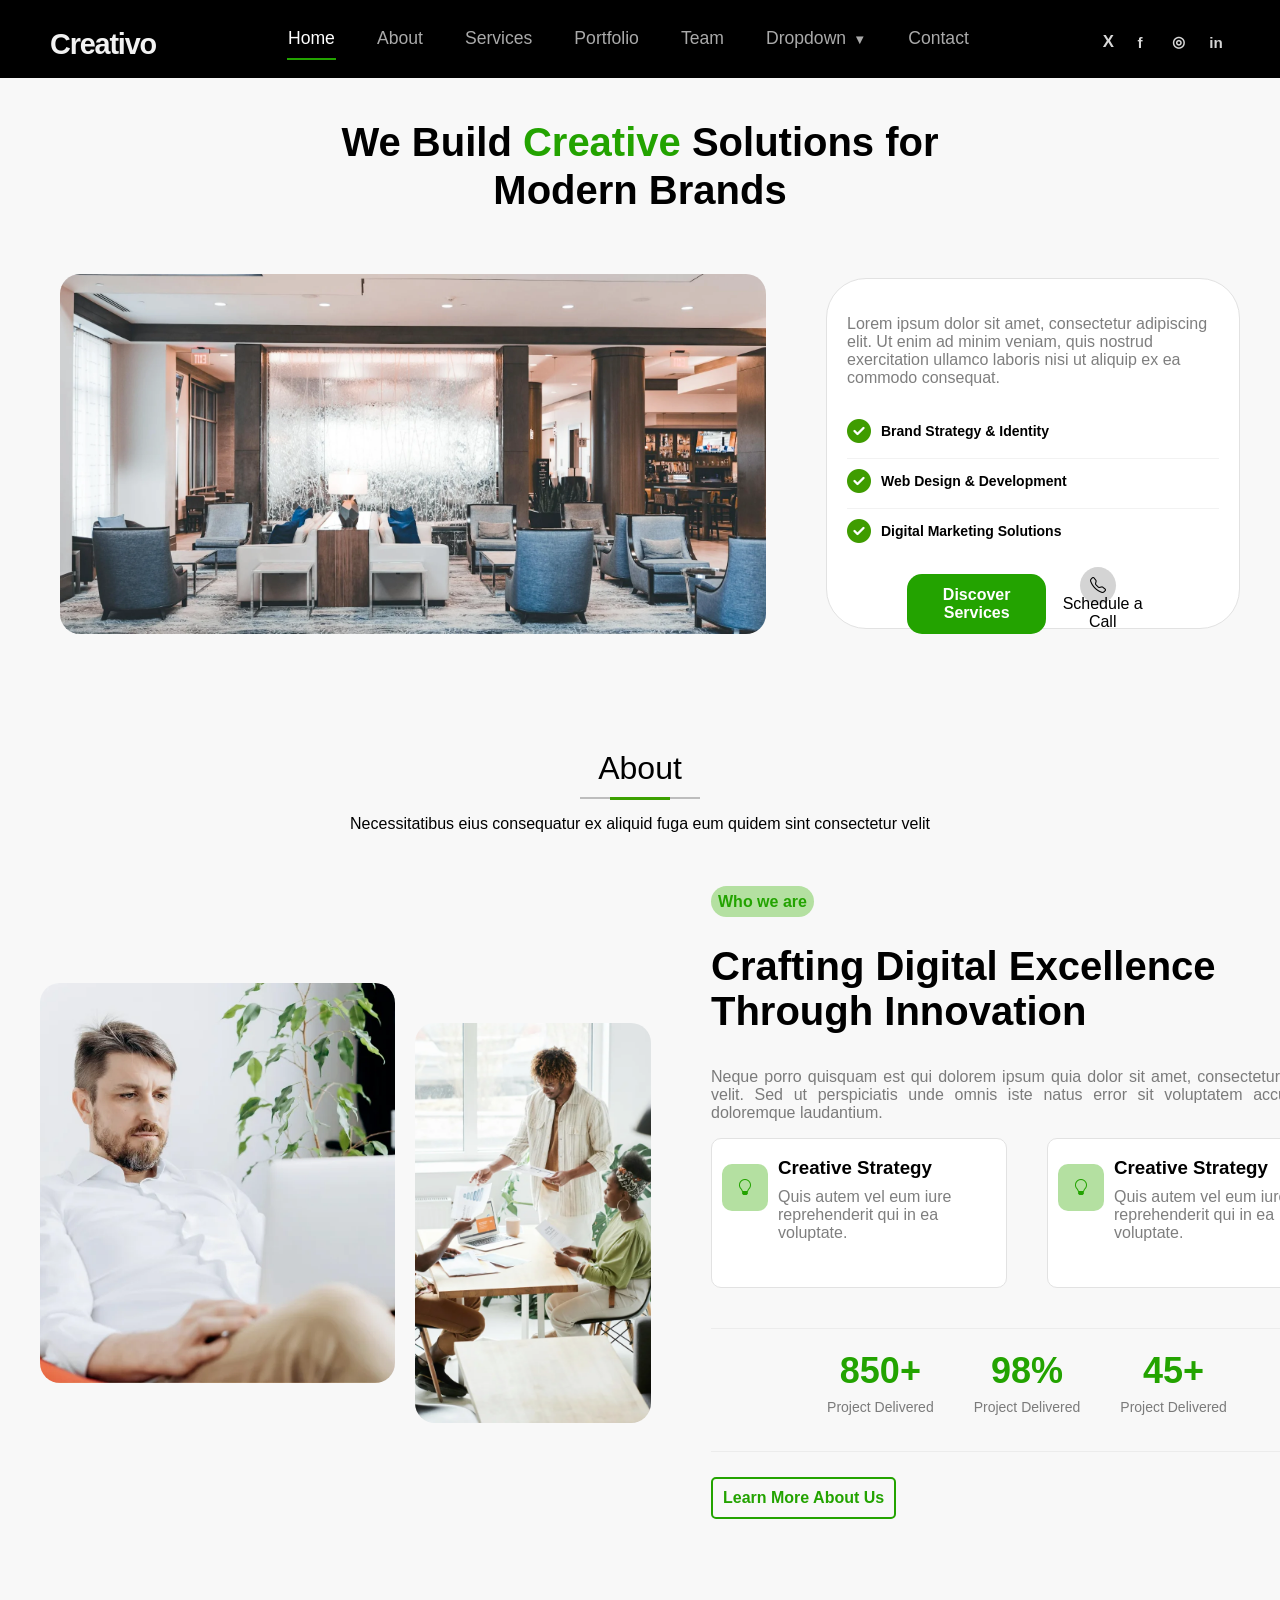
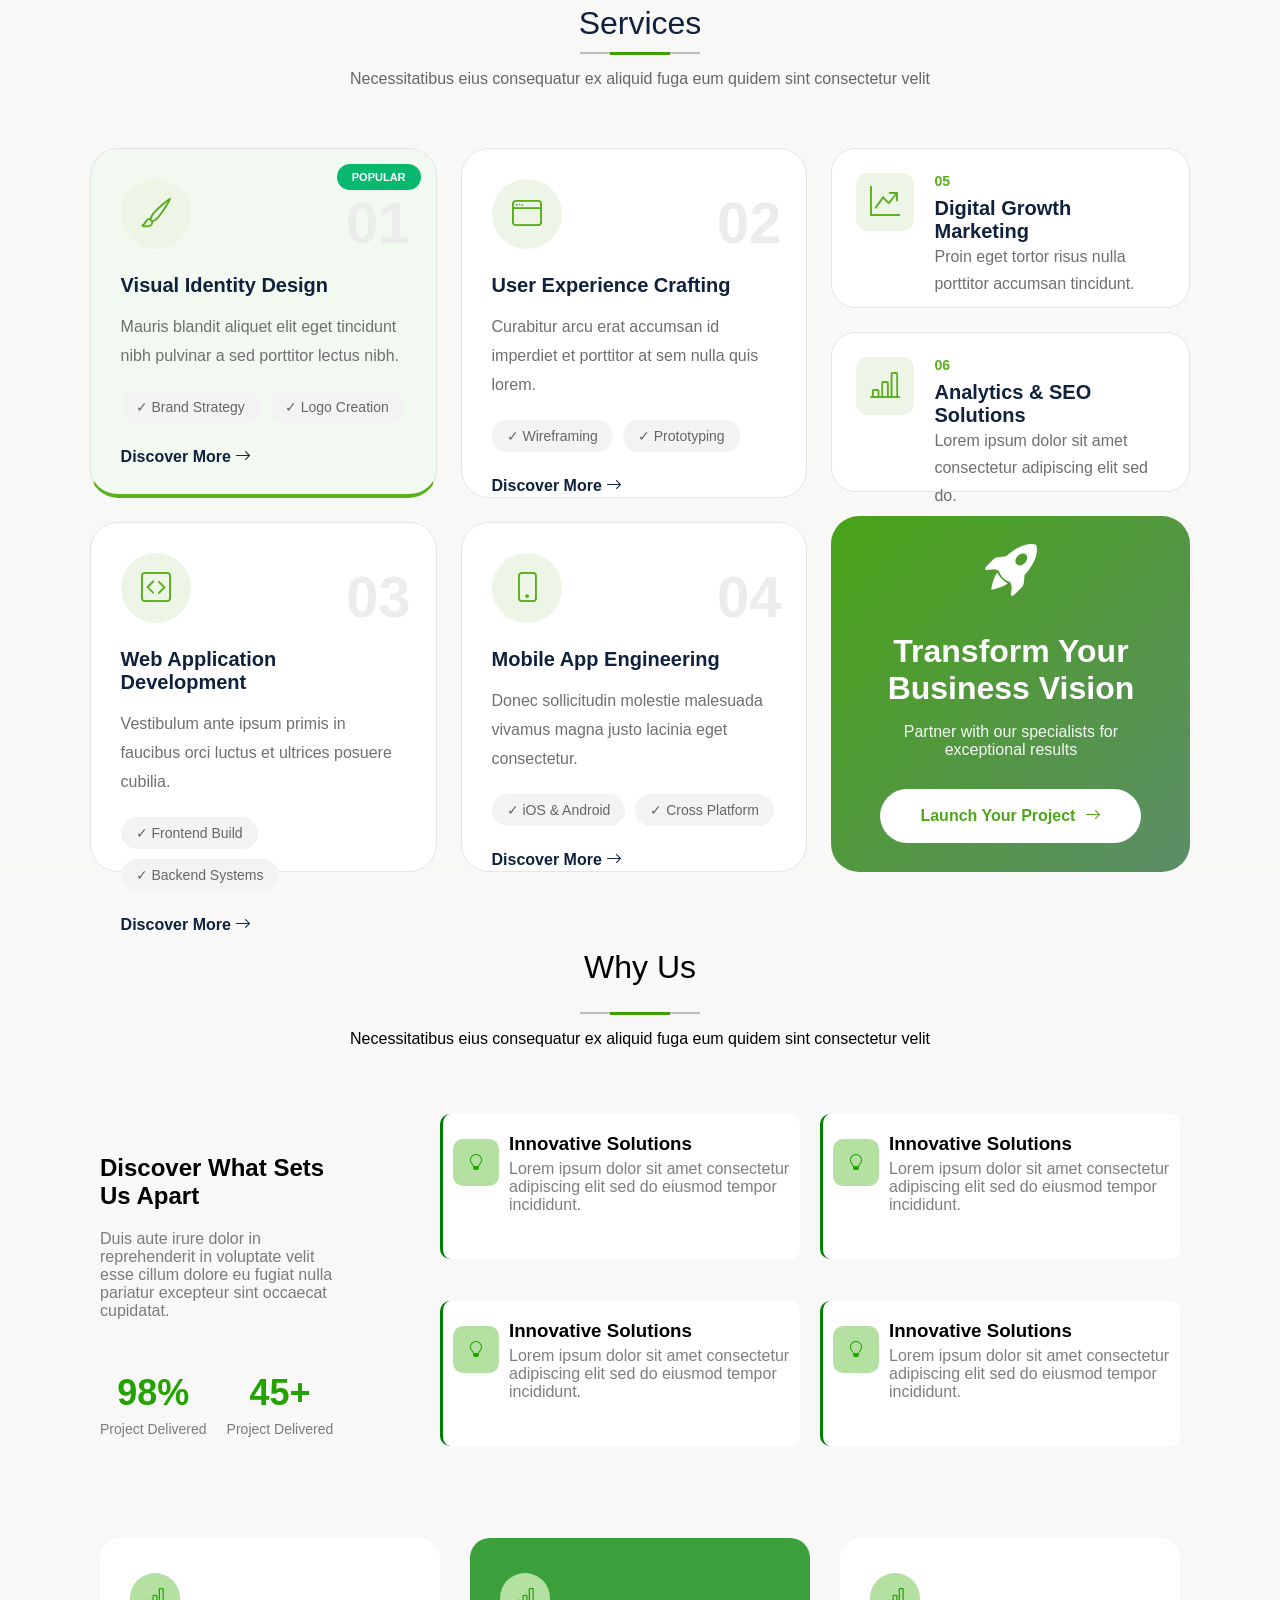
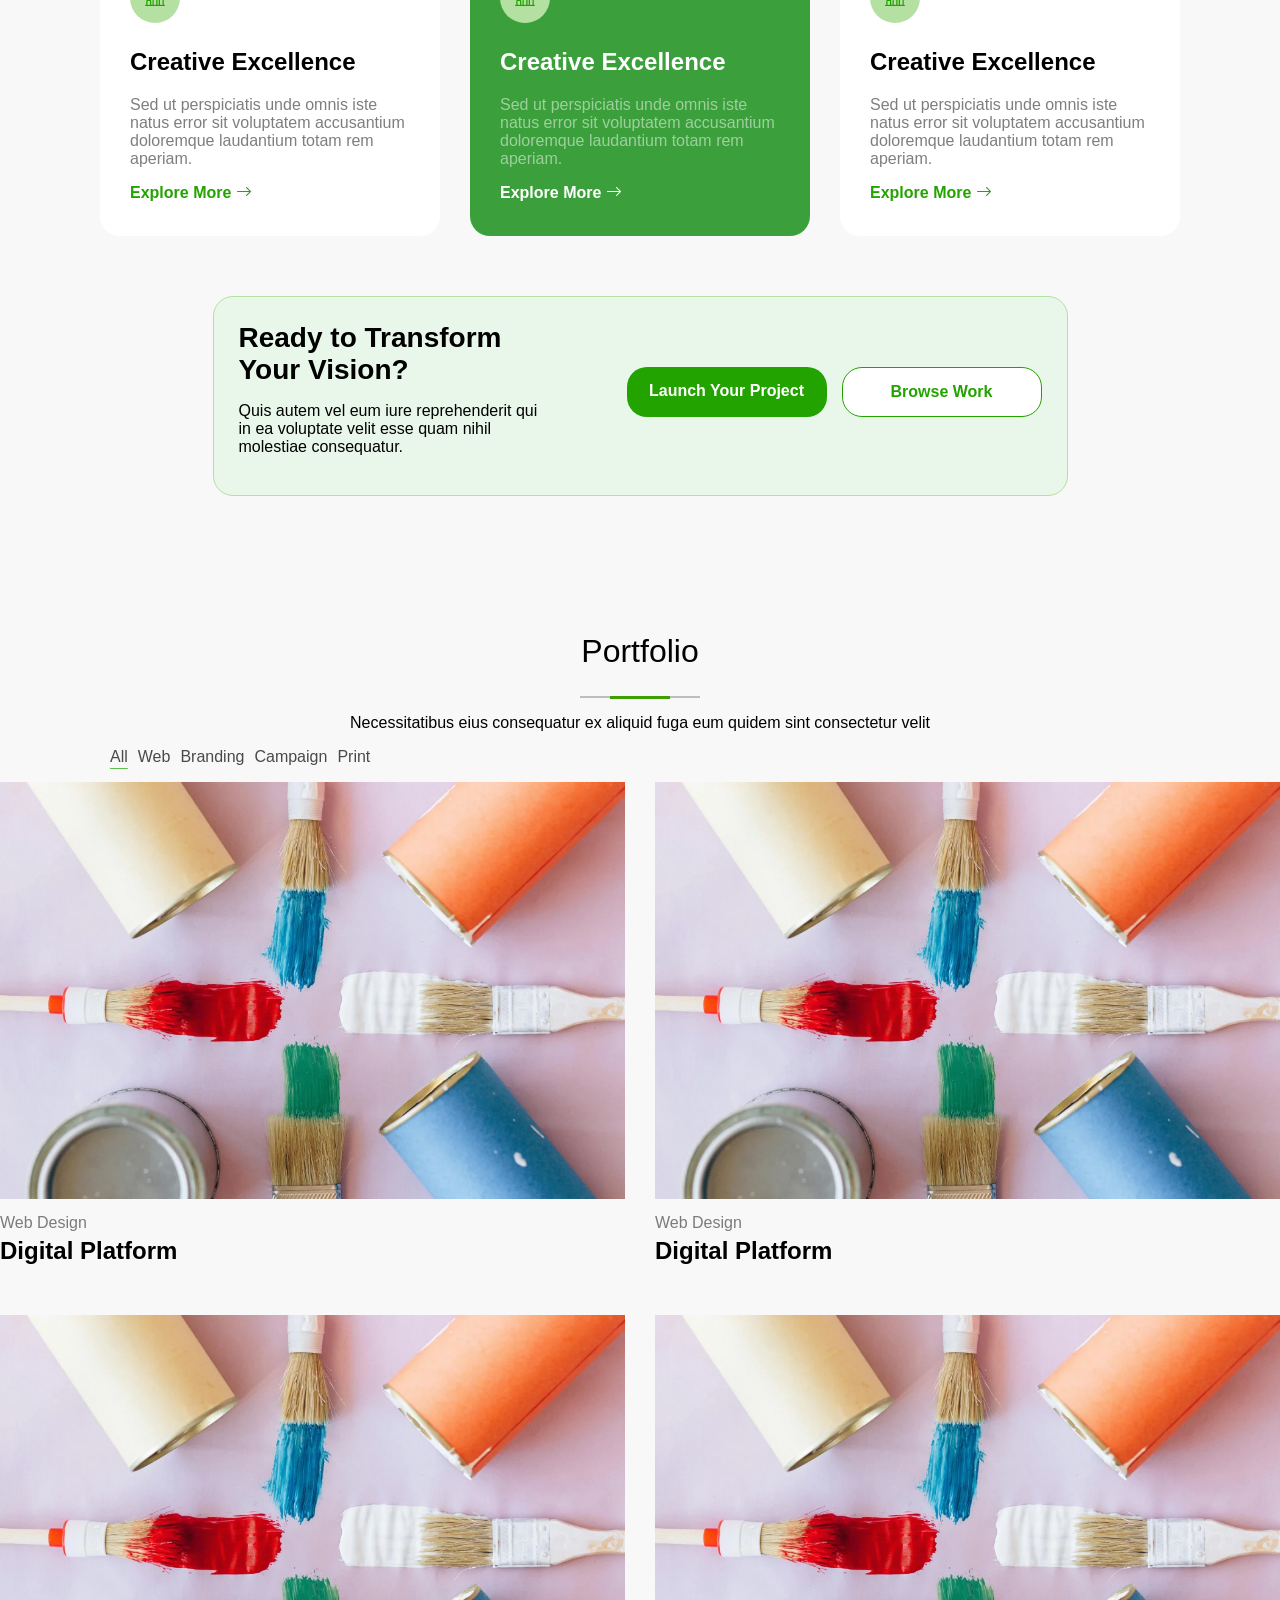
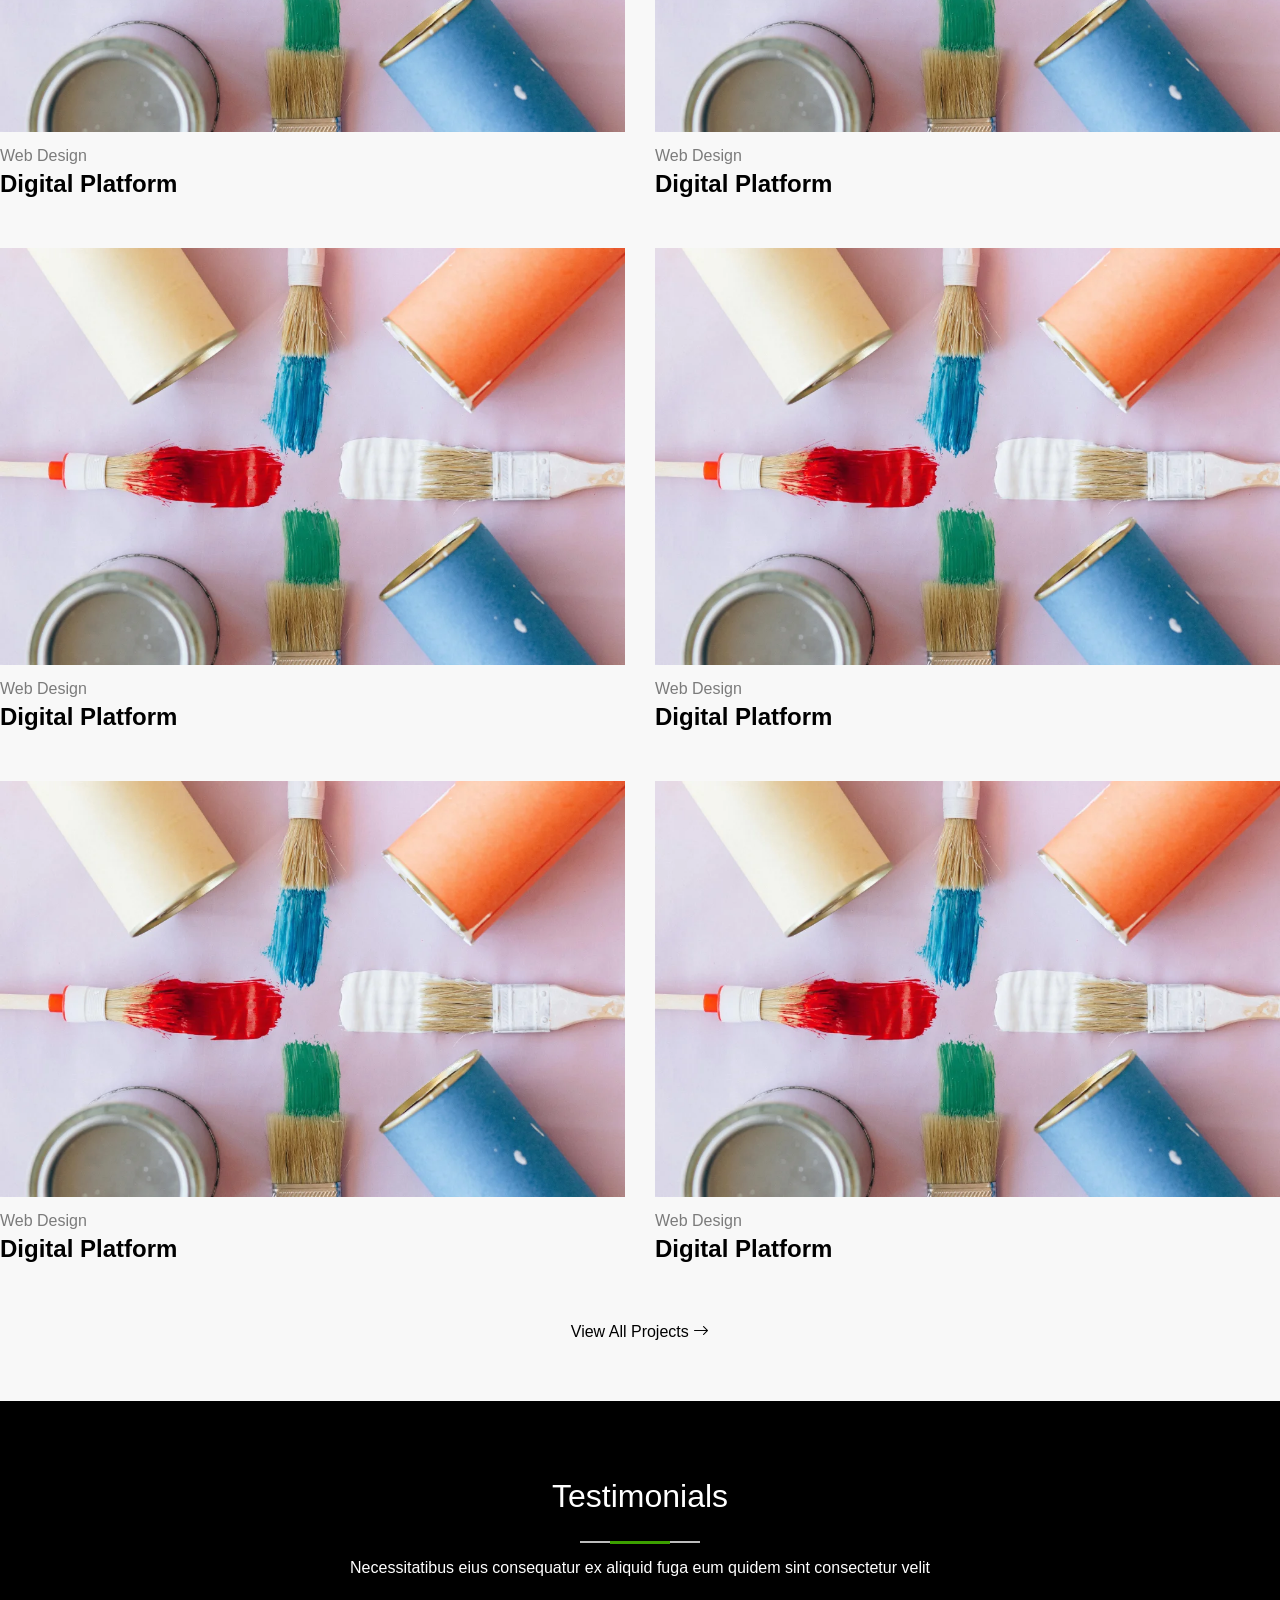
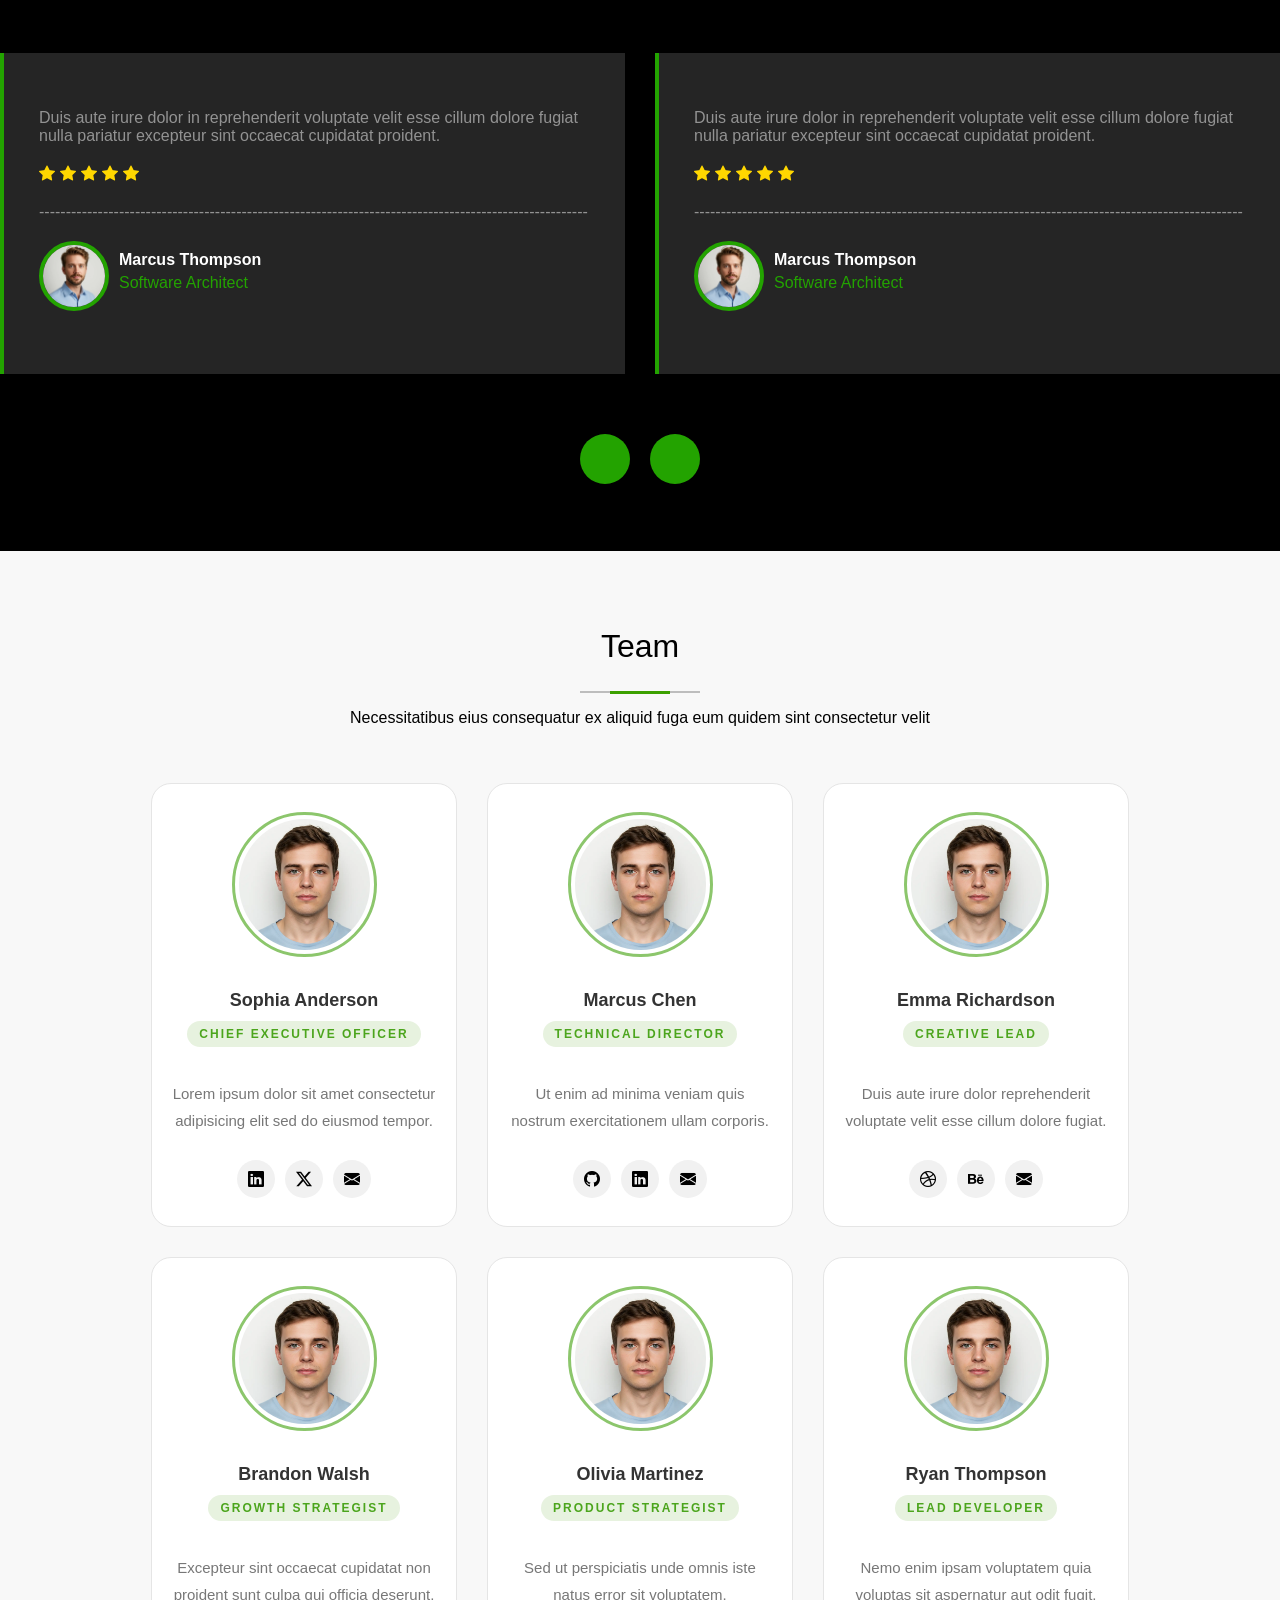
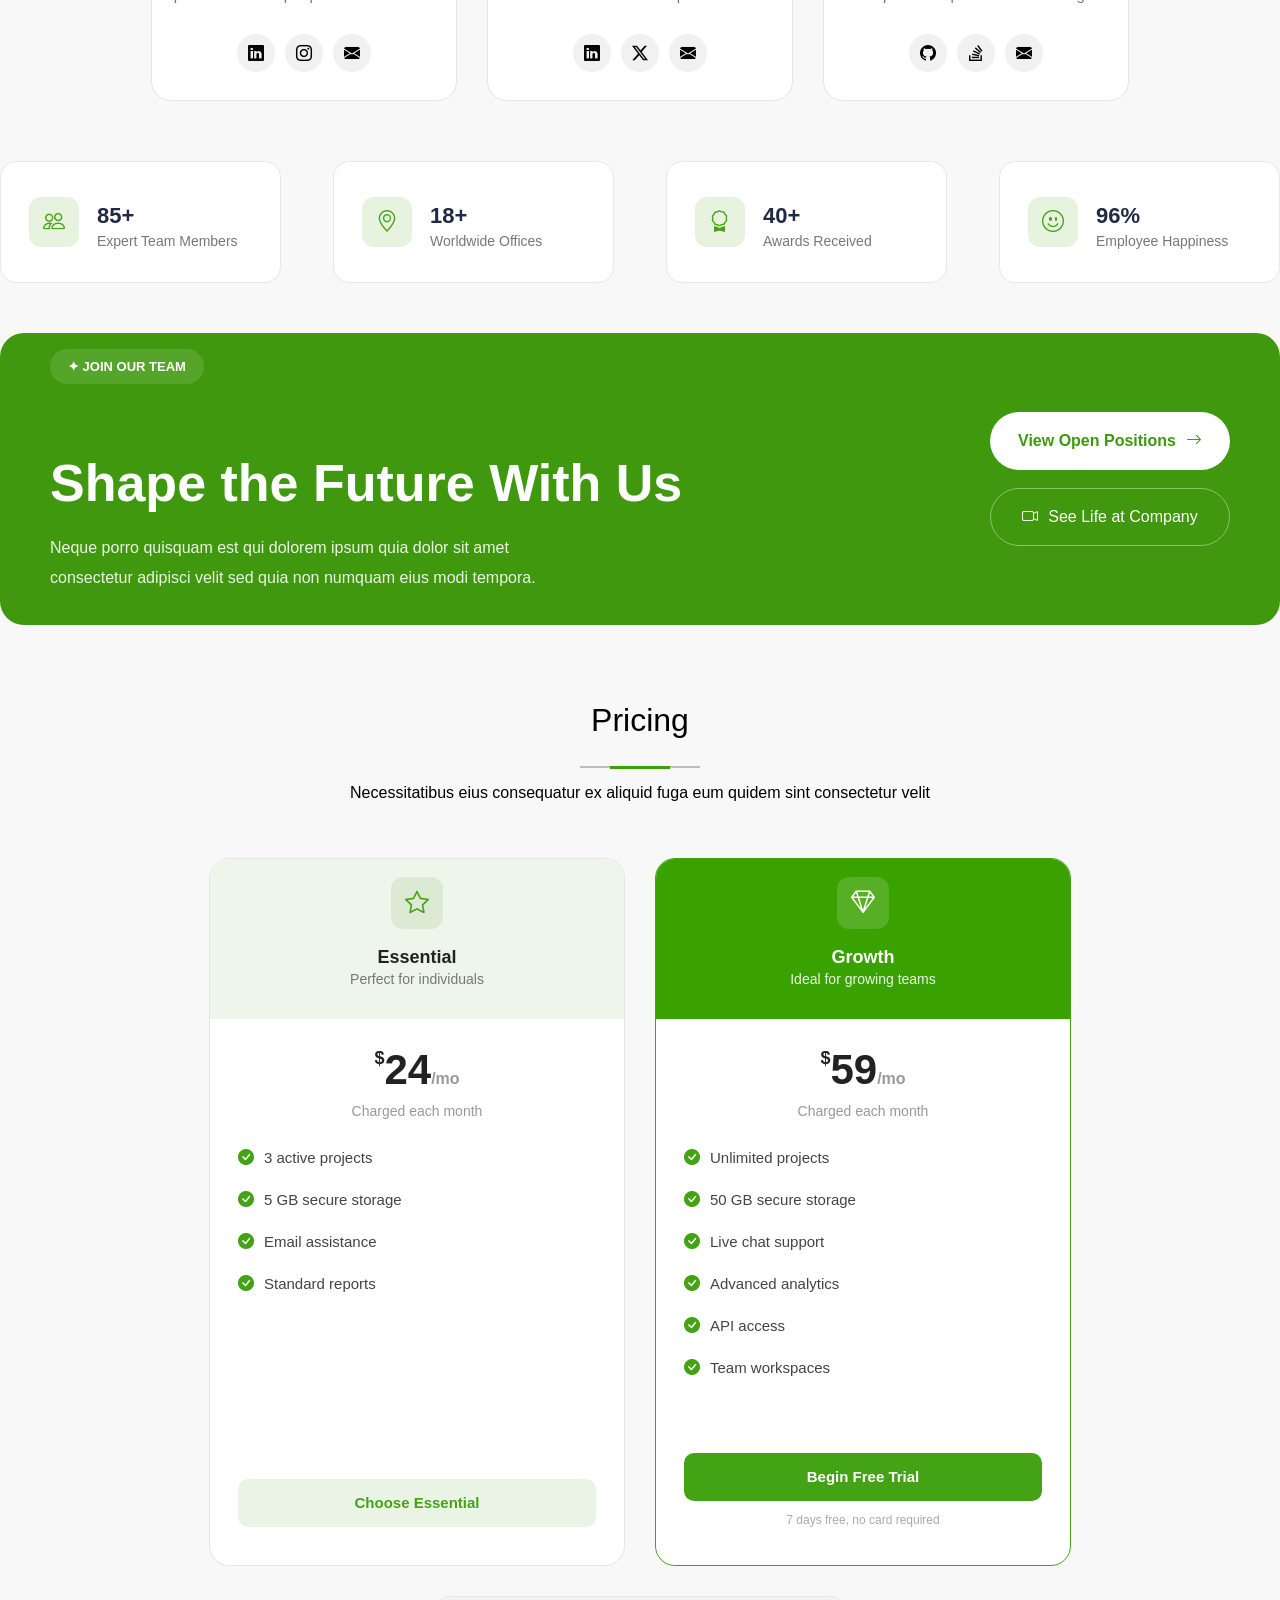
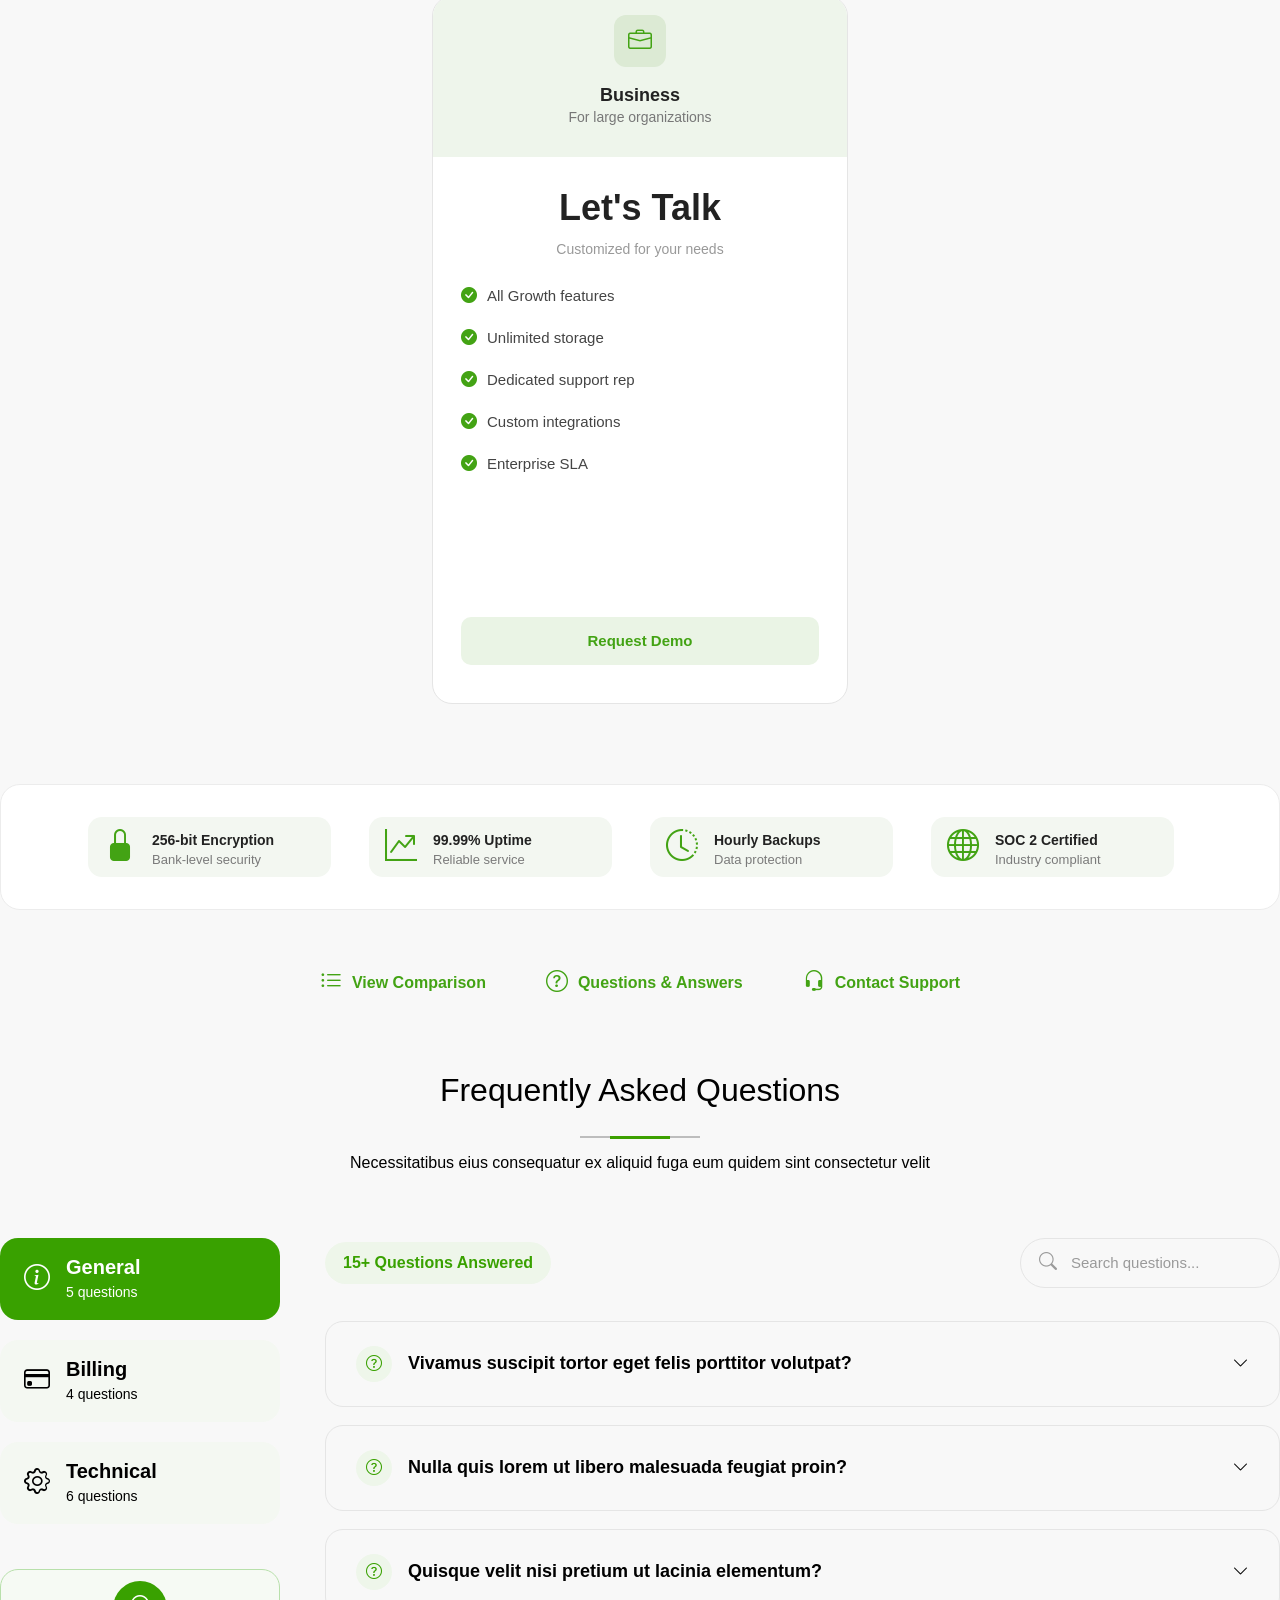
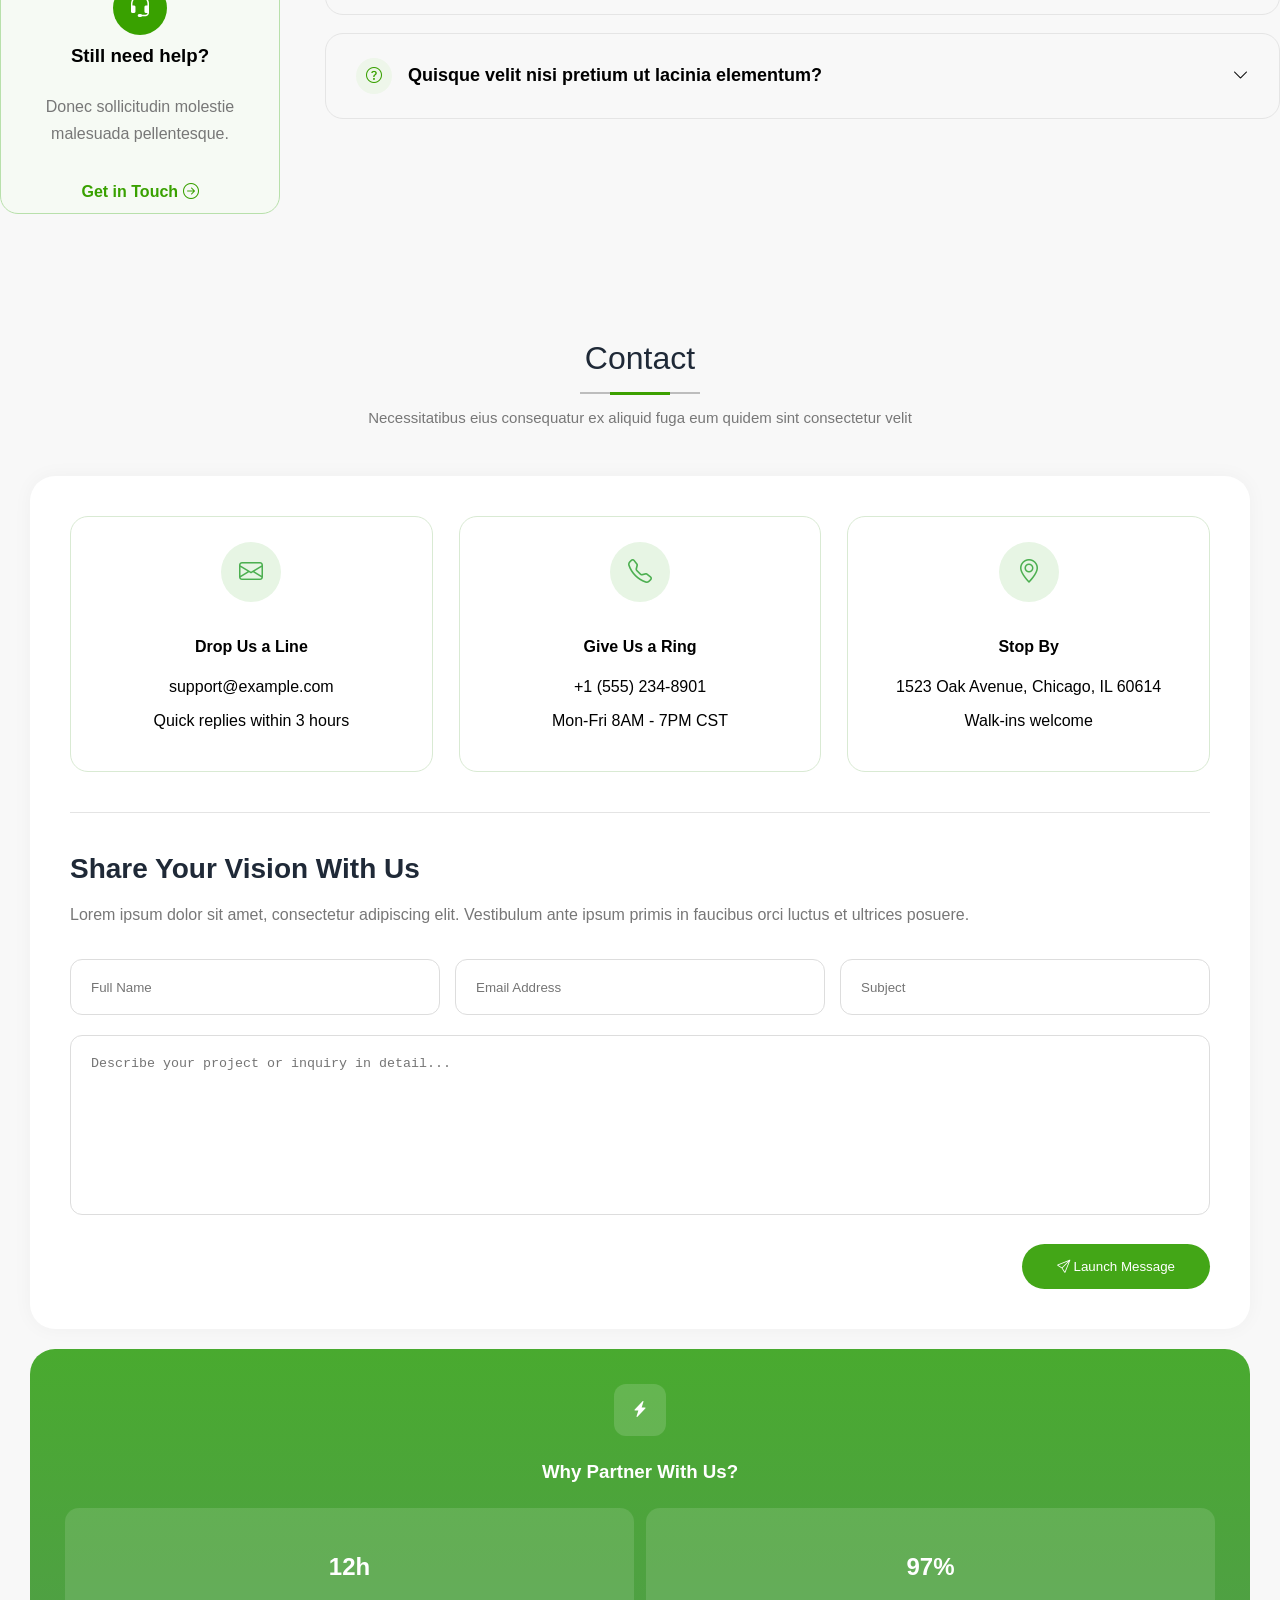
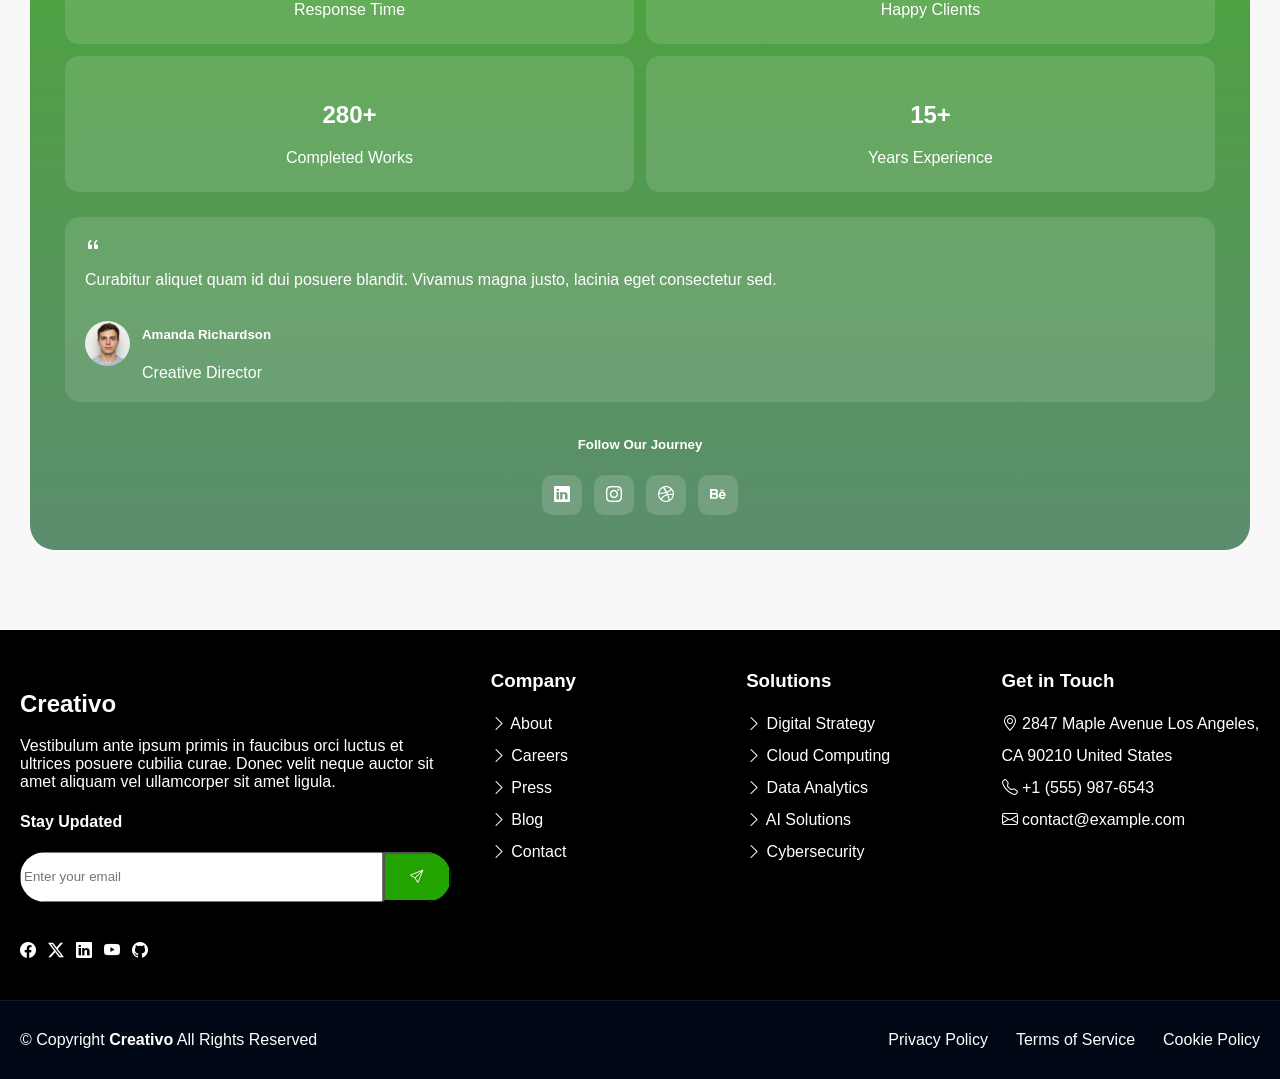
==== commit 7f9fcdb9: "Add testimonials, team, pricing, FAQ, contact Update index.html to add multiple new sections (Testim" ====
--- a/index.html
+++ b/index.html
@@ -4,9 +4,10 @@
 <head>
   <meta charset="UTF-8" />
   <meta name="viewport" content="width=device-width, initial-scale=1.0" />
-  <title>Creativo Navbar</title>
+  <title>Creativo</title>
   <link rel="stylesheet" href="style.css" />
   <link rel="stylesheet" href="https://cdnjs.cloudflare.com/ajax/libs/font-awesome/6.7.2/css/all.min.css">
+  <link rel="stylesheet" href="https://cdn.jsdelivr.net/npm/bootstrap-icons@1.11.3/font/bootstrap-icons.min.css">
   <link rel="stylesheet" href="https://cdn.jsdelivr.net/npm/bootstrap-icons@1.11.3/font/bootstrap-icons.min.css">
   <link rel="stylesheet" href="https://cdn.jsdelivr.net/npm/bootstrap-icons@1.11.3/font/bootstrap-icons.min.css">
 
@@ -583,8 +584,1025 @@
   </div>
 
 
-
-
+  <section class="testimonials">
+
+    <div class="why-head">
+      <h2>Testimonials</h2>
+      <div class="progress-line">
+        <div class="progress-fill"></div>
+      </div>
+
+      <p>Necessitatibus eius consequatur ex aliquid fuga eum quidem sint consectetur velit</p>
+    </div>
+
+    <div class="review-grid">
+      <div class="review-card">
+
+        <p>Duis aute irure dolor in reprehenderit voluptate velit esse cillum dolore fugiat nulla pariatur excepteur
+          sint
+          occaecat cupidatat proident.</p>
+
+        <div class="rating-stars">
+
+          <i class="bi bi-star-fill"></i>
+          <i class="bi bi-star-fill"></i>
+          <i class="bi bi-star-fill"></i>
+          <i class="bi bi-star-fill"></i>
+          <i class="bi bi-star-fill"></i>
+
+        </div>
+
+        <div class="dashed">
+          -------------------------------------------------------------------------------------------------------
+        </div>
+        <div class="author-info">
+          <div class="author">
+            <img src="review-1.webp" alt="" width="70px" height="70px">
+
+          </div>
+
+          <div class="review-name">
+
+            <h4>Marcus Thompson</h4>
+            <span>Software Architect</span>
+
+          </div>
+
+        </div>
+
+      </div>
+
+      <div class="review-card">
+
+        <p>Duis aute irure dolor in reprehenderit voluptate velit esse cillum dolore fugiat nulla pariatur excepteur
+          sint
+          occaecat cupidatat proident.</p>
+
+        <div class="rating-stars">
+
+          <i class="bi bi-star-fill"></i>
+          <i class="bi bi-star-fill"></i>
+          <i class="bi bi-star-fill"></i>
+          <i class="bi bi-star-fill"></i>
+          <i class="bi bi-star-fill"></i>
+
+        </div>
+
+        <div class="dashed">
+          -------------------------------------------------------------------------------------------------------
+        </div>
+        <div class="author-info">
+          <div class="author">
+            <img src="review-1.webp" alt="" width="70px" height="70px">
+
+          </div>
+
+          <div class="review-name">
+
+            <h4>Marcus Thompson</h4>
+            <span>Software Architect</span>
+
+          </div>
+
+        </div>
+
+      </div>
+
+    </div>
+    <div class="review-arrow">
+      <div class="review-btn"></div>
+      <div class="review-btn"></div>
+    </div>
+  </section>
+
+  <section class="team">
+
+    <div class="why-head" id="team">
+      <h2>Team</h2>
+      <div class="progress-line">
+        <div class="progress-fill"></div>
+      </div>
+
+      <p>Necessitatibus eius consequatur ex aliquid fuga eum quidem sint consectetur velit</p>
+    </div>
+
+  </section>
+
+  <section class="team-section">
+
+
+    <div class="team-card">
+      <img src="team-1.webp" alt="">
+      <h3>Sophia Anderson</h3>
+      <span class="designation">CHIEF EXECUTIVE OFFICER</span>
+      <p>Lorem ipsum dolor sit amet consectetur adipisicing elit sed do eiusmod tempor.</p>
+
+      <div class="social-icons">
+        <i class="bi bi-linkedin"></i>
+        <i class="bi bi-twitter-x"></i>
+        <i class="bi bi-envelope-fill"></i>
+      </div>
+    </div>
+
+    <div class="team-card">
+      <img src="team-1.webp" alt="">
+      <h3>Marcus Chen</h3>
+      <span class="designation">TECHNICAL DIRECTOR</span>
+      <p>Ut enim ad minima veniam quis nostrum exercitationem ullam corporis.</p>
+
+      <div class="social-icons">
+        <i class="bi bi-github"></i>
+        <i class="bi bi-linkedin"></i>
+        <i class="bi bi-envelope-fill"></i>
+      </div>
+    </div>
+
+    <div class="team-card">
+      <img src="team-1.webp" alt="">
+      <h3>Emma Richardson</h3>
+      <span class="designation">CREATIVE LEAD</span>
+      <p>Duis aute irure dolor reprehenderit voluptate velit esse cillum dolore fugiat.</p>
+
+      <div class="social-icons">
+        <i class="bi bi-dribbble"></i>
+        <i class="bi bi-behance"></i>
+        <i class="bi bi-envelope-fill"></i>
+      </div>
+    </div>
+
+    <div class="team-card">
+      <img src="team-1.webp" alt="">
+      <h3>Brandon Walsh</h3>
+      <span class="designation">GROWTH STRATEGIST</span>
+      <p>Excepteur sint occaecat cupidatat non proident sunt culpa qui officia deserunt.</p>
+
+      <div class="social-icons">
+        <i class="bi bi-linkedin"></i>
+        <i class="bi bi-instagram"></i>
+        <i class="bi bi-envelope-fill"></i>
+      </div>
+    </div>
+
+    <div class="team-card">
+      <img src="team-1.webp" alt="">
+      <h3>Olivia Martinez</h3>
+      <span class="designation">PRODUCT STRATEGIST</span>
+      <p>Sed ut perspiciatis unde omnis iste natus error sit voluptatem.</p>
+
+      <div class="social-icons">
+        <i class="bi bi-linkedin"></i>
+        <i class="bi bi-twitter-x"></i>
+        <i class="bi bi-envelope-fill"></i>
+      </div>
+    </div>
+
+    <div class="team-card">
+      <img src="team-1.webp" alt="">
+      <h3>Ryan Thompson</h3>
+      <span class="designation">LEAD DEVELOPER</span>
+      <p>Nemo enim ipsam voluptatem quia voluptas sit aspernatur aut odit fugit.</p>
+
+      <div class="social-icons">
+        <i class="bi bi-github"></i>
+        <i class="bi bi-stack-overflow"></i>
+        <i class="bi bi-envelope-fill"></i>
+      </div>
+    </div>
+
+  </section>
+  <section class="team-stats">
+
+    <div class="stats-row">
+
+      <div class="stat-card">
+        <div class="stat-icon">
+          <i class="bi bi-people"></i>
+        </div>
+
+        <div>
+          <h3>85+</h3>
+          <p>Expert Team Members</p>
+        </div>
+      </div>
+
+      <div class="stat-card">
+        <div class="stat-icon">
+          <i class="bi bi-geo-alt"></i>
+        </div>
+
+        <div>
+          <h3>18+</h3>
+          <p>Worldwide Offices</p>
+        </div>
+      </div>
+
+      <div class="stat-card">
+        <div class="stat-icon">
+          <i class="bi bi-award"></i>
+        </div>
+
+        <div>
+          <h3>40+</h3>
+          <p>Awards Received</p>
+        </div>
+      </div>
+
+      <div class="stat-card">
+        <div class="stat-icon">
+          <i class="bi bi-emoji-smile"></i>
+        </div>
+
+        <div>
+          <h3>96%</h3>
+          <p>Employee Happiness</p>
+        </div>
+      </div>
+
+    </div>
+
+    <div class="career-banner">
+
+      <div class="banner-left">
+
+        <span class="join-tag">
+          ✦ JOIN OUR TEAM
+        </span>
+
+        <h2>Shape the Future With Us</h2>
+
+        <p>
+          Neque porro quisquam est qui dolorem ipsum quia dolor sit amet
+          consectetur adipisci velit sed quia non numquam eius modi tempora.
+        </p>
+
+      </div>
+
+      <div class="banner-right">
+
+        <a href="#" class="btn-primary">
+          View Open Positions
+          <i class="bi bi-arrow-right"></i>
+        </a>
+
+        <a href="#" class="btn-outline">
+          <i class="bi bi-camera-video"></i>
+          See Life at Company
+        </a>
+
+      </div>
+
+    </div>
+
+  </section>
+
+  <div class="why-head">
+    <h2>Pricing</h2>
+    <div class="progress-line">
+      <div class="progress-fill"></div>
+    </div>
+
+    <p>Necessitatibus eius consequatur ex aliquid fuga eum quidem sint consectetur velit</p>
+  </div>
+
+
+
+  <section class="pricing-section">
+
+
+
+    <!-- Card 1 -->
+    <div class="pricing-card">
+
+      <div class="card-top">
+        <div class="plan-icon">
+          <i class="bi bi-star"></i>
+        </div>
+
+        <h3>Essential</h3>
+        <p>Perfect for individuals</p>
+      </div>
+
+      <div class="card-body">
+
+        <div class="price">
+          <span>$</span>24<small>/mo</small>
+        </div>
+
+        <p class="billing">Charged each month</p>
+
+        <ul>
+          <li><i class="bi bi-check-circle-fill"></i> 3 active projects</li>
+          <li><i class="bi bi-check-circle-fill"></i> 5 GB secure storage</li>
+          <li><i class="bi bi-check-circle-fill"></i> Email assistance</li>
+          <li><i class="bi bi-check-circle-fill"></i> Standard reports</li>
+        </ul>
+
+        <a href="#" class="pricing-btn">Choose Essential</a>
+
+      </div>
+
+    </div>
+
+    <!-- Card 2 -->
+    <div class="pricing-card featured">
+
+      <div class="card-top">
+        <div class="plan-icon">
+          <i class="bi bi-gem"></i>
+        </div>
+
+        <h3>Growth</h3>
+        <p>Ideal for growing teams</p>
+      </div>
+
+      <div class="card-body">
+
+        <div class="price">
+          <span>$</span>59<small>/mo</small>
+        </div>
+
+        <p class="billing">Charged each month</p>
+
+        <ul>
+          <li><i class="bi bi-check-circle-fill"></i> Unlimited projects</li>
+          <li><i class="bi bi-check-circle-fill"></i> 50 GB secure storage</li>
+          <li><i class="bi bi-check-circle-fill"></i> Live chat support</li>
+          <li><i class="bi bi-check-circle-fill"></i> Advanced analytics</li>
+          <li><i class="bi bi-check-circle-fill"></i> API access</li>
+          <li><i class="bi bi-check-circle-fill"></i> Team workspaces</li>
+        </ul>
+
+        <a href="#" class="pricing-btn featured-btn">
+          Begin Free Trial
+        </a>
+
+        <span class="trial-text">
+          7 days free, no card required
+        </span>
+
+      </div>
+
+    </div>
+
+    <!-- Card 3 -->
+    <div class="pricing-card">
+
+      <div class="card-top">
+        <div class="plan-icon">
+          <i class="bi bi-briefcase"></i>
+        </div>
+
+        <h3>Business</h3>
+        <p>For large organizations</p>
+      </div>
+
+      <div class="card-body">
+
+        <div class="talk-price">
+          Let's Talk
+        </div>
+
+        <p class="billing">
+          Customized for your needs
+        </p>
+
+        <ul>
+          <li><i class="bi bi-check-circle-fill"></i> All Growth features</li>
+          <li><i class="bi bi-check-circle-fill"></i> Unlimited storage</li>
+          <li><i class="bi bi-check-circle-fill"></i> Dedicated support rep</li>
+          <li><i class="bi bi-check-circle-fill"></i> Custom integrations</li>
+          <li><i class="bi bi-check-circle-fill"></i> Enterprise SLA</li>
+        </ul>
+
+        <a href="#" class="pricing-btn">
+          Request Demo
+        </a>
+
+      </div>
+
+    </div>
+
+
+  </section>
+
+
+  <div class="security-wrapper">
+
+    <div class="security-grid">
+
+      <div class="security-card">
+        <i class="bi bi-lock-fill"></i>
+
+        <div>
+          <h4>256-bit Encryption</h4>
+          <p>Bank-level security</p>
+        </div>
+      </div>
+
+      <div class="security-card">
+        <i class="bi bi-graph-up-arrow"></i>
+
+        <div>
+          <h4>99.99% Uptime</h4>
+          <p>Reliable service</p>
+        </div>
+      </div>
+
+      <div class="security-card">
+        <i class="bi bi-clock-history"></i>
+
+        <div>
+          <h4>Hourly Backups</h4>
+          <p>Data protection</p>
+        </div>
+      </div>
+
+      <div class="security-card">
+        <i class="bi bi-globe"></i>
+
+        <div>
+          <h4>SOC 2 Certified</h4>
+          <p>Industry compliant</p>
+        </div>
+      </div>
+
+    </div>
+
+  </div>
+
+  <div class="pricing-links">
+
+    <a href="#"><i class="bi bi-list-ul"></i> View Comparison</a>
+
+    <a href="#"><i class="bi bi-question-circle"></i> Questions & Answers</a>
+
+    <a href="#"><i class="bi bi-headset"></i> Contact Support</a>
+
+  </div>
+
+
+  <div class="why-head">
+    <h2>Frequently Asked Questions</h2>
+    <div class="progress-line">
+      <div class="progress-fill"></div>
+    </div>
+
+    <p>Necessitatibus eius consequatur ex aliquid fuga eum quidem sint consectetur velit</p>
+  </div>
+
+
+
+  <section class="faq-section">
+
+    <div class="faq-grid">
+
+      <!-- LEFT SIDE -->
+
+      <div class="faq-sidebar">
+
+        <div class="faq-category active">
+          <i class="bi bi-info-circle"></i>
+
+          <div>
+            <h4>General</h4>
+            <span>5 questions</span>
+          </div>
+        </div>
+
+        <div class="faq-category">
+          <i class="bi bi-credit-card"></i>
+
+          <div>
+            <h4>Billing</h4>
+            <span>4 questions</span>
+          </div>
+        </div>
+
+        <div class="faq-category">
+          <i class="bi bi-gear"></i>
+
+          <div>
+            <h4>Technical</h4>
+            <span>6 questions</span>
+          </div>
+        </div>
+
+        <div class="faq-help">
+
+          <div class="help-icon">
+            <i class="bi bi-headset"></i>
+          </div>
+
+          <h3>Still need help?</h3>
+
+          <p>
+            Donec sollicitudin molestie malesuada pellentesque.
+          </p>
+
+          <a href="#">
+            Get in Touch
+            <i class="bi bi-arrow-right-circle"></i>
+          </a>
+
+        </div>
+
+      </div>
+
+      <!-- RIGHT SIDE -->
+
+      <div class="faq-content">
+
+        <div class="faq-top">
+
+          <span class="faq-badge">
+            15+ Questions Answered
+          </span>
+
+          <div class="faq-search">
+            <i class="bi bi-search"></i>
+            <input type="text" placeholder="Search questions...">
+          </div>
+
+        </div>
+
+        <!-- FAQ ITEM -->
+
+        <div class="faq-item">
+
+          <div class="faq-question">
+
+            <div class="question-left">
+
+              <div class="question-icon">
+                <i class="bi bi-question-circle"></i>
+              </div>
+
+              <h4>
+                Vivamus suscipit tortor eget felis porttitor volutpat?
+              </h4>
+
+            </div>
+
+            <i class="bi bi-chevron-down arrow"></i>
+
+          </div>
+
+          <div class="faq-answer">
+
+            <p>
+              Curabitur arcu erat accumsan id imperdiet et porttitor at sem.
+              Donec rutrum congue leo eget malesuada vestibulum ante ipsum
+              primis in faucibus orci luctus et ultrices posuere cubilia
+              curae.
+            </p>
+
+          </div>
+
+        </div>
+
+        <div class="faq-item">
+          <div class="faq-question">
+            <div class="question-left">
+              <div class="question-icon">
+                <i class="bi bi-question-circle"></i>
+              </div>
+
+              <h4>Nulla quis lorem ut libero malesuada feugiat proin?</h4>
+            </div>
+
+            <i class="bi bi-chevron-down arrow"></i>
+          </div>
+
+          <div class="faq-answer">
+            <p>Curabitur arcu erat accumsan id imperdiet et porttitor at sem.
+              Donec rutrum congue leo eget malesuada vestibulum ante ipsum
+              primis in faucibus orci luctus et ultrices posuere cubilia
+              curae.</p>
+          </div>
+        </div>
+
+        <div class="faq-item">
+          <div class="faq-question">
+            <div class="question-left">
+              <div class="question-icon">
+                <i class="bi bi-question-circle"></i>
+              </div>
+
+              <h4>Quisque velit nisi pretium ut lacinia elementum?</h4>
+            </div>
+
+            <i class="bi bi-chevron-down arrow"></i>
+          </div>
+
+          <div class="faq-answer">
+            <p>Curabitur arcu erat accumsan id imperdiet et porttitor at sem.
+              Donec rutrum congue leo eget malesuada vestibulum ante ipsum
+              primis in faucibus orci luctus et ultrices posuere cubilia
+              curae.</p>
+          </div>
+        </div>
+
+
+        <div class="faq-item">
+          <div class="faq-question">
+            <div class="question-left">
+              <div class="question-icon">
+                <i class="bi bi-question-circle"></i>
+              </div>
+
+              <h4>Quisque velit nisi pretium ut lacinia elementum?</h4>
+            </div>
+
+            <i class="bi bi-chevron-down arrow"></i>
+          </div>
+
+          <div class="faq-answer">
+            <p>Curabitur arcu erat accumsan id imperdiet et porttitor at sem.
+              Donec rutrum congue leo eget malesuada vestibulum ante ipsum
+              primis in faucibus orci luctus et ultrices posuere cubilia
+              curae.</p>
+          </div>
+        </div>
+
+      </div>
+
+    </div>
+
+  </section>
+
+  <section class="contactx-section" id="contact">
+
+    <div class="contactx-title">
+      <h2>Contact</h2>
+      <div class="progress-line">
+        <div class="progress-fill"></div>
+      </div>
+      <p>
+        Necessitatibus eius consequatur ex aliquid fuga eum quidem sint consectetur velit
+      </p>
+    </div>
+
+    <div class="contactx-wrapper">
+
+      <!-- Left Side -->
+      <div class="contactx-left">
+
+        <div class="contactx-cards">
+
+          <div class="contactx-card">
+            <div class="contactx-icon">
+              <i class="bi bi-envelope"></i>
+            </div>
+            <h4>Drop Us a Line</h4>
+            <span>support@example.com</span>
+            <p>Quick replies within 3 hours</p>
+          </div>
+
+          <div class="contactx-card">
+            <div class="contactx-icon">
+              <i class="bi bi-telephone"></i>
+            </div>
+            <h4>Give Us a Ring</h4>
+            <span>+1 (555) 234-8901</span>
+            <p>Mon-Fri 8AM - 7PM CST</p>
+          </div>
+
+          <div class="contactx-card">
+            <div class="contactx-icon">
+              <i class="bi bi-geo-alt"></i>
+            </div>
+            <h4>Stop By</h4>
+            <span>1523 Oak Avenue, Chicago, IL 60614</span>
+            <p>Walk-ins welcome</p>
+          </div>
+
+        </div>
+
+        <hr class="contactx-divider">
+
+        <div class="contactx-form-area">
+
+          <h3>Share Your Vision With Us</h3>
+
+          <p>
+            Lorem ipsum dolor sit amet, consectetur adipiscing elit.
+            Vestibulum ante ipsum primis in faucibus orci luctus et
+            ultrices posuere.
+          </p>
+
+          <form>
+
+            <div class="contactx-form-row">
+
+              <input type="text" placeholder="Full Name">
+
+              <input type="email" placeholder="Email Address">
+
+              <input type="text" placeholder="Subject">
+
+            </div>
+
+            <textarea placeholder="Describe your project or inquiry in detail..."></textarea>
+
+            <button type="submit" class="contactx-btn">
+              <i class="bi bi-send"></i>
+              Launch Message
+            </button>
+
+          </form>
+
+        </div>
+
+      </div>
+
+      <!-- Right Side -->
+      <div class="contactx-right">
+
+        <div class="contactx-right-icon">
+          <i class="bi bi-lightning-charge-fill"></i>
+        </div>
+
+        <h3>Why Partner With Us?</h3>
+
+        <div class="contactx-stats">
+
+          <div class="contactx-stat-box">
+            <h2>12h</h2>
+            <span>Response Time</span>
+          </div>
+
+          <div class="contactx-stat-box">
+            <h2>97%</h2>
+            <span>Happy Clients</span>
+          </div>
+
+          <div class="contactx-stat-box">
+            <h2>280+</h2>
+            <span>Completed Works</span>
+          </div>
+
+          <div class="contactx-stat-box">
+            <h2>15+</h2>
+            <span>Years Experience</span>
+          </div>
+
+        </div>
+
+        <div class="contactx-testimonial">
+
+          <i class="bi bi-quote"></i>
+
+          <p>
+            Curabitur aliquet quam id dui posuere blandit.
+            Vivamus magna justo, lacinia eget consectetur sed.
+          </p>
+
+          <div class="contactx-person">
+
+            <img src="team-1.webp" alt="Profile">
+
+            <div>
+              <h5>Amanda Richardson</h5>
+              <span>Creative Director</span>
+            </div>
+
+          </div>
+
+        </div>
+
+        <div class="contactx-social">
+
+          <h5>Follow Our Journey</h5>
+
+          <div class="contactx-social-icons">
+
+            <a href="#"><i class="bi bi-linkedin"></i></a>
+
+            <a href="#"><i class="bi bi-instagram"></i></a>
+
+            <a href="#"><i class="bi bi-dribbble"></i></a>
+
+            <a href="#"><i class="bi bi-behance"></i></a>
+
+          </div>
+
+        </div>
+
+      </div>
+
+    </div>
+
+  </section>
+
+  <footer class="creativo-footer">
+
+    <div class="creativo-footer-container">
+
+      <!-- About -->
+      <div class="creativo-footer-about">
+
+        <h2 class="creativo-footer-logo">Creativo</h2>
+
+        <p class="creativo-footer-description">
+          Vestibulum ante ipsum primis in faucibus orci luctus et ultrices posuere cubilia curae.
+          Donec velit neque auctor sit amet aliquam vel ullamcorper sit amet ligula.
+        </p>
+
+        <h4 class="creativo-footer-newsletter-title">
+          Stay Updated
+        </h4>
+
+        <form class="creativo-footer-newsletter">
+
+          <input type="email" placeholder="Enter your email" class="creativo-footer-input">
+
+          <button type="submit" class="creativo-footer-btn">
+            <i class="bi bi-send"></i>
+          </button>
+
+        </form>
+
+      </div>
+
+      <!-- Company -->
+
+      <div class="creativo-footer-links-column">
+
+        <h3 class="creativo-footer-heading">
+          Company
+        </h3>
+
+        <ul class="creativo-footer-links">
+
+          <li>
+            <a href="#">
+              <i class="bi bi-chevron-right"></i>
+              About
+            </a>
+          </li>
+
+          <li>
+            <a href="#">
+              <i class="bi bi-chevron-right"></i>
+              Careers
+            </a>
+          </li>
+
+          <li>
+            <a href="#">
+              <i class="bi bi-chevron-right"></i>
+              Press
+            </a>
+          </li>
+
+          <li>
+            <a href="#">
+              <i class="bi bi-chevron-right"></i>
+              Blog
+            </a>
+          </li>
+
+          <li>
+            <a href="#">
+              <i class="bi bi-chevron-right"></i>
+              Contact
+            </a>
+          </li>
+
+        </ul>
+
+      </div>
+
+      <!-- Solutions -->
+
+      <div class="creativo-footer-links-column">
+
+        <h3 class="creativo-footer-heading">
+          Solutions
+        </h3>
+
+        <ul class="creativo-footer-links">
+
+          <li>
+            <a href="#">
+              <i class="bi bi-chevron-right"></i>
+              Digital Strategy
+            </a>
+          </li>
+
+          <li>
+            <a href="#">
+              <i class="bi bi-chevron-right"></i>
+              Cloud Computing
+            </a>
+          </li>
+
+          <li>
+            <a href="#">
+              <i class="bi bi-chevron-right"></i>
+              Data Analytics
+            </a>
+          </li>
+
+          <li>
+            <a href="#">
+              <i class="bi bi-chevron-right"></i>
+              AI Solutions
+            </a>
+          </li>
+
+          <li>
+            <a href="#">
+              <i class="bi bi-chevron-right"></i>
+              Cybersecurity
+            </a>
+          </li>
+
+        </ul>
+
+      </div>
+
+      <!-- Contact -->
+
+      <div class="creativo-footer-contact">
+
+        <h3 class="creativo-footer-heading">
+          Get in Touch
+        </h3>
+
+        <ul class="creativo-footer-links">
+
+          <li>
+            <a href="#">
+              <i class="bi bi-geo-alt"></i>
+              2847 Maple Avenue
+              Los Angeles, CA 90210
+              United States
+            </a>
+          </li>
+
+          <li>
+            <a href="#">
+              <i class="bi bi-telephone"></i>
+              +1 (555) 987-6543
+            </a>
+          </li>
+
+          <li>
+            <a href="#">
+              <i class="bi bi-envelope"></i>
+
+               contact@example.com
+            </a>
+          </li>
+
+
+
+        </ul>
+
+      </div>
+
+      <div class="creativo-footer-social">
+
+        <a href="#"><i class="bi bi-facebook"></i></a>
+        <a href="#"><i class="bi bi-twitter-x"></i></a>
+        <a href="#"><i class="bi bi-linkedin"></i></a>
+        <a href="#"><i class="bi bi-youtube"></i></a>
+        <a href="#"><i class="bi bi-github"></i></a>
+
+      </div>
+
+    </div>
+
+    </div>
+
+    <!-- Bottom Footer -->
+
+    <div class="creativo-footer-bottom">
+
+      <div class="creativo-footer-bottom-container">
+
+        <div class="creativo-footer-copyright">
+          © Copyright <strong>Creativo</strong> All Rights Reserved
+        </div>
+
+        <div class="creativo-footer-policy-links">
+
+          <a href="#">Privacy Policy</a>
+          <a href="#">Terms of Service</a>
+          <a href="#">Cookie Policy</a>
+
+        </div>
+
+      </div>
+
+    </div>
+
+  </footer>
+
+
+
+  <script src="script.js"></script>
 </body>
 
 </html>
--- a/style.css
+++ b/style.css
@@ -180,7 +180,7 @@
     padding: 10px 12px;
     color: #000000;
     font-size: 0.98rem;
-    background: rgb(151, 150, 150);
+    background: rgb(255, 255, 255);
     border-radius: 0px;
     transition: color var(--transition), background var(--transition), border-radius var(--transition);
   }
@@ -219,7 +219,7 @@
   }
 
   .has-sub:hover .submenu {
-    opacity: 1;
+    opacity: 100;
     visibility: visible;
     transform: translateX(0);
   }
@@ -230,7 +230,7 @@
     display: block;
     padding: 10px 12px;
     color: #000000;
-    background: rgb(116, 114, 114);
+    background: rgb(255, 255, 255);
     border-radius: 0;
     transition: color var(--transition), background var(--transition), border-radius var(--transition);
   }
@@ -958,7 +958,7 @@
 
   .cta-banner {
     display: flex;
-    width: 855px;
+width:min(855px, 100%);
     height: 200px;
     background-color: #e8f7e9;
     border-radius: 20px;
@@ -1074,4 +1074,1884 @@
 .pf-last:hover{
   text-decoration: underline;
   cursor: pointer;
+}
+
+
+.testimonials{
+  height: 750px;
+  background-color: #000;
+  margin: 60px 0px;
+  color: var(--bg);
+  margin-bottom: 0px;
+}
+
+.review-card{
+  width: 628px;
+  margin: 60px 0px;
+  height: 321px;
+  background-color: #252525;
+padding: 40px 35px;
+border-left: 4px solid var(--line);
+
+}
+
+.rating-stars{
+  display: flex;
+  gap: 5px;
+}
+.review-card p{
+  margin-bottom: 20px;
+  opacity: 0.5;
+}
+.rating-stars i{
+margin-bottom: 20px;
+  color: gold;
+}
+.author-info{
+  display: flex;
+}
+.author img{
+  margin-top: 20px;
+  border-radius: 50%;
+  border: 4px solid var(--line);
+}
+.dashed{
+  opacity: 0.5;
+}
+
+.review-name h4{
+  margin-top: 30px;
+  margin-left: 10px;
+  margin-bottom: 5px;
+  opacity: 1;
+}
+
+.review-name span{
+  color: var(--line);
+  margin-left: 10px;
+}
+
+.review-grid{
+    display: grid;
+    grid-template-columns: repeat(2, auto);
+    justify-content: center;
+    gap: 30px;
+}
+.review-arrow{
+  display: flex;
+  justify-content: center;
+  align-items: center;
+}
+
+.review-btn{
+  width: 50px;
+  height: 50px;
+  background-color: var(--line);
+  border-radius: 50%;
+  margin: 0 10px;
+}
+
+
+.team-section{
+    display: flex;
+    flex-wrap: wrap;
+    justify-content: center;
+    gap: 30px;
+    padding: 60px 0;
+    padding-top: 40px;
+}
+
+.team-card{
+    width: 306px;
+    height: 444px;
+    background: #fff;
+    border: 1px solid #e5e5e5;
+    border-radius: 20px;
+
+    display: flex;
+    flex-direction: column;
+    align-items: center;
+
+    padding: 28px 20px;
+    text-align: center;
+}
+
+.team-card:hover{
+  transform: translateY(-3px);
+  border-color: var(--line);
+  transition: all 0.15s ease-in;
+}
+
+.team-card:hover i{
+  color: var(--bg);
+  background-color: var(--line);
+}
+
+.team-card img{
+    width: 145px;
+    height: 145px;
+    border-radius: 50%;
+    object-fit: cover;
+    border: 3px solid #8cc66c;
+    padding: 4px;
+    margin-bottom: 15px;
+}
+
+.team-card h3{
+    font-size: 18px;
+    margin-bottom: 10px;
+    color: #333;
+}
+
+.designation{
+    background: #e7f2df;
+    color: #4ca51d;
+    font-size: 12px;
+    font-weight: 700;
+    letter-spacing: 2px;
+    padding: 6px 12px;
+    border-radius: 20px;
+    margin-bottom: 18px;
+}
+
+.team-card p{
+    font-size: 15px;
+    line-height: 1.8;
+    color: #777;
+    margin-bottom: 25px;
+}
+
+.social-icons{
+    display: flex;
+    gap: 10px;
+    margin-top: auto;
+}
+
+.social-icons i{
+    width: 38px;
+    height: 38px;
+    background: #f1f1f1;
+    border-radius: 50%;
+
+    display: flex;
+    align-items: center;
+    justify-content: center;
+
+    cursor: pointer;
+    transition: .3s;
+}
+
+.social-icons i:hover{
+    background: var(--line);
+    color: #fff;
+}
+
+
+.team-stats{
+    display: flex;
+    flex-direction: column;
+    align-items: center;
+    gap: 50px;
+    padding: 80px 0;
+    padding-top: 0px;
+    padding-bottom: 0px;
+}
+
+/* Top Cards */
+
+.stats-row{
+    width: 1204px;
+    display: flex;
+    justify-content: space-between;
+}
+
+.stat-card{
+    width: 281px;
+    height: 122px;
+
+    background: #fff;
+    border: 1px solid #e8e8e8;
+    border-radius: 16px;
+
+    display: flex;
+    align-items: center;
+    gap: 18px;
+
+    padding: 0 28px;
+}
+
+.stat-card:hover{
+  border-color: var(--line);
+  transform: translateY(-3px);
+  transition: all 0.15s ease-in;
+}
+
+.stat-card:hover i{
+  color: var(--bg);
+  background-color: var(--line);
+
+}
+.stat-card:hover .stat-icon{
+  background-color: var(--line);
+}
+
+.stat-icon{
+    width: 50px;
+    height: 50px;
+
+    background: #e7f2df;
+    border-radius: 12px;
+
+    display: flex;
+    align-items: center;
+    justify-content: center;
+}
+
+.stat-icon i{
+    color: #46a417;
+    font-size: 22px;
+}
+
+.stat-card h3{
+    font-size: 22px;
+    margin-bottom: 4px;
+    color: #1f2a44;
+}
+
+.stat-card p{
+  padding-top: 0px;
+  margin-top: 0px;
+    color: #777;
+    font-size: 14px;
+}
+
+/* Green Banner */
+
+.career-banner{
+    width: 1204px;
+    height: 292px;
+
+    background: #3f980e;
+    border-radius: 24px;
+
+    display: flex;
+    justify-content: space-between;
+    align-items: center;
+
+    padding: 0 50px;
+}
+
+.join-tag{
+    display: inline-block;
+
+    padding: 10px 18px;
+    border-radius: 30px;
+
+    background: rgba(255,255,255,.12);
+
+    color: #fff;
+    font-size: 13px;
+    font-weight: 600;
+
+    margin-bottom: 25px;
+}
+
+.banner-left h2{
+    color: #fff;
+    font-size: 52px;
+    margin-bottom: 20px;
+}
+
+.banner-left p{
+    width: 520px;
+    color: rgba(255,255,255,.9);
+    line-height: 1.9;
+}
+
+.banner-right{
+    display: flex;
+    flex-direction: column;
+    gap: 18px;
+}
+
+.btn-primary{
+    width: 240px;
+    height: 58px;
+
+    background: #fff;
+    color: #3f980e;
+
+    border-radius: 50px;
+
+    display: flex;
+    align-items: center;
+    justify-content: center;
+    gap: 10px;
+
+    text-decoration: none;
+    font-weight: 600;
+}
+
+.btn-primary:hover{
+  transform: translateY(-3px);
+  box-shadow: 2px 0px 2px 2px rgb(60, 255, 0);
+}
+
+.btn-outline{
+    width: 240px;
+    height: 58px;
+
+    border: 1px solid rgba(255,255,255,.4);
+    border-radius: 50px;
+
+    color: #fff;
+    text-decoration: none;
+
+    display: flex;
+    align-items: center;
+    justify-content: center;
+    gap: 10px;
+}
+
+.btn-outline:hover{
+  border-color: var(--bg);
+  background-color: rgba(255, 255, 255, 0.104)  ;
+}
+
+
+.pricing-section{
+    display: flex;
+    justify-content: center;
+    align-items: flex-start;
+    gap: 30px;
+    flex-wrap: wrap;
+    padding: 80px 0;
+    padding-top: 40px;
+}
+
+/* CARD */
+
+.pricing-card{
+    width: 416px;
+    height: 708px;
+    background: #fff;
+    border: 1px solid #e5e5e5;
+    border-radius: 20px;
+    overflow: hidden;
+    transition: 0.3s ease;
+}
+
+.pricing-card:hover{
+    transform: translateY(-3px);
+}
+
+.featured{
+    border: 1px solid #43a314;
+}
+
+/* TOP SECTION */
+
+.card-top{
+    height: 160px;
+    background: #eef5eb;
+
+    display: flex;
+    flex-direction: column;
+    justify-content: center;
+    align-items: center;
+}
+
+.featured .card-top{
+    background: #39a100;
+}
+
+.plan-icon{
+    width: 52px;
+    height: 52px;
+    border-radius: 12px;
+    background: #dcead4;
+
+    display: flex;
+    align-items: center;
+    justify-content: center;
+
+    margin-bottom: 18px;
+}
+
+.plan-icon h3{
+  margin-top: 0px;
+}
+.plan-icon i{
+    font-size: 24px;
+    color: #43a314;
+}
+
+.featured .plan-icon{
+    background: rgba(255,255,255,.15);
+}
+
+.featured .plan-icon i{
+    color: #fff;
+}
+
+.card-top h3{
+    font-size: 18px;
+    font-weight: 700;
+    margin-bottom: 0px;
+    margin-top: 0px;
+    color: #222;
+}
+
+.featured .card-top h3{
+    color: #fff;
+}
+
+.card-top p{
+    font-size: 14px;
+    color: #777;
+    margin-top: 3px;
+}
+
+.featured .card-top p{
+    color: rgba(255,255,255,.9);
+}
+
+/* BODY */
+
+.card-body{
+    height: calc(708px - 170px);
+    padding: 30px 28px;
+
+    display: flex;
+    flex-direction: column;
+}
+
+.price{
+    text-align: center;
+    font-size: 42px;
+    font-weight: 700;
+    color: #222;
+    line-height: 1;
+}
+
+.price span{
+    font-size: 18px;
+    vertical-align: top;
+}
+
+.price small{
+    font-size: 16px;
+    color: #999;
+}
+
+.talk-price{
+    text-align: center;
+    font-size: 36px;
+    font-weight: 700;
+    color: #222;
+}
+
+.billing{
+    text-align: center;
+    color: #999;
+    font-size: 14px;
+    margin-top: 12px;
+    margin-bottom: 30px;
+}
+
+/* LIST */
+
+.card-body ul{
+    list-style: none;
+    padding: 0;
+    margin: 0;
+}
+
+.card-body ul li{
+    display: flex;
+    align-items: center;
+    gap: 10px;
+
+    font-size: 15px;
+    color: #444;
+
+    margin-bottom: 24px;
+}
+
+.card-body ul li i{
+    color: #43a314;
+    font-size: 16px;
+}
+
+/* BUTTONS */
+
+.pricing-btn{
+    width: 100%;
+    height: 48px;
+
+    margin-top: auto;
+
+    display: flex;
+    justify-content: center;
+    align-items: center;
+
+    background: #eaf4e5;
+    color: #43a314;
+
+    border-radius: 10px;
+    text-decoration: none;
+
+    font-size: 15px;
+    font-weight: 600;
+}
+
+.featured-btn{
+    background: #43a314;
+    color: #fff;
+}
+
+.trial-text{
+    display: block;
+    text-align: center;
+
+    font-size: 12px;
+    color: #aaa;
+
+    margin-top: 12px;
+}
+
+
+.security-wrapper{
+    width: 1232px;
+    min-height: 74px;
+
+    padding: 32px;
+
+    margin: 0 auto;
+
+    background: #fff;
+    border: 1px solid #ececec;
+    border-radius: 20px;
+
+    display: flex;
+    justify-content: center;
+    align-items: center;
+}
+
+.security-grid{
+    display: grid;
+    grid-template-columns: repeat(4, 261px);
+    gap: 20px;
+}
+
+.security-card{
+    width: 243px;
+    height: 60px;
+
+    padding: 16px;
+
+    background: #f3f7f1;
+    border-radius: 14px;
+
+    display: flex;
+    align-items: center;
+    gap: 16px;
+}
+
+.security-card:hover{
+  background-color: rgba(144, 238, 144, 0.252);
+}
+
+.security-card i{
+    font-size: 32px;
+    color: #43a314;
+}
+
+.security-card h4{
+    font-size: 14px;
+    font-weight: 700;
+    color: #222;
+    margin-bottom: 4px;
+}
+
+.security-card p{
+    font-size: 13px;
+    margin-top: 0px;
+    color: #7a7a7a;
+}
+
+.pricing-links{
+    display:flex;
+    justify-content:center;
+    align-items:center;
+    gap:60px;
+
+    margin-top:60px;
+}
+
+.pricing-links a{
+    text-decoration:none;
+    color:#43a314;
+    font-size:16px;
+    font-weight:600;
+
+    display:flex;
+    align-items:center;
+    gap:10px;
+}
+
+.pricing-links a:hover{
+  cursor: pointer;
+  transform: translateY(-3px);
+}
+
+.pricing-links i{
+    font-size:22px;
+}
+
+
+
+
+.faq-section{
+    padding:100px 0;
+    padding-top: 50px;
+}
+
+.faq-grid{
+    width:1280px;
+    margin:auto;
+
+    display:grid;
+    grid-template-columns:280px 1fr;
+    gap:45px;
+}
+
+/* LEFT */
+
+.faq-sidebar{
+    display:flex;
+    flex-direction:column;
+    gap:20px;
+}
+
+.faq-category{
+    height:82px;
+    padding:0 24px;
+
+    border-radius:18px;
+    background:#f4f8f2;
+
+    display:flex;
+    align-items:center;
+    gap:16px;
+
+    cursor:pointer;
+}
+
+.faq-category.active{
+    background:#39a100;
+    color:#fff;
+}
+
+.faq-category i{
+    font-size:26px;
+}
+
+.faq-category h4{
+    font-size:20px;
+    margin-bottom:4px;
+    margin-top: 0px;
+}
+
+.faq-category span{
+    font-size:14px;
+}
+
+/* HELP CARD */
+
+.faq-help{
+    margin-top:25px;
+
+    height:245px;
+
+    border:1px solid #b8e0ab;
+    border-radius:18px;
+
+    background:#f6faf4;
+
+    display:flex;
+    flex-direction:column;
+    align-items:center;
+    justify-content:center;
+
+    text-align:center;
+    padding:30px;
+    padding-top: 40px;
+    padding-bottom: 40px;
+}
+
+.help-icon{
+    width:54px;
+    height:54px;
+
+    background:#39a100;
+    color:#fff;
+padding: 20px;
+    border-radius:50%;
+
+    display:flex;
+    align-items:center;
+    justify-content:center;
+
+    font-size:24px;
+}
+
+.faq-help h3{
+    margin:20px 0 10px;
+    margin-top: 10px;
+}
+
+.faq-help p{
+    color:#777;
+    line-height:1.7;
+}
+
+.faq-help a{
+    margin-top:20px;
+    text-decoration:none;
+    color:#39a100;
+    font-weight:600;
+}
+
+/* RIGHT */
+
+.faq-content{
+    display:flex;
+    flex-direction:column;
+    gap:18px;
+}
+
+.faq-top{
+    display:flex;
+    justify-content:space-between;
+    align-items:center;
+    margin-bottom:15px;
+}
+
+.faq-badge{
+    padding:12px 18px;
+    border-radius:30px;
+
+    background:#eef6ea;
+    color:#39a100;
+    font-weight:600;
+}
+
+.faq-search{
+    width: 260px;
+    height: 50px;
+
+    display: flex;
+    align-items: center;
+    gap: 12px;
+
+    padding: 0 18px;
+
+    border: 1px solid #e5e5e5;
+    border-radius: 30px;
+
+    transition: all 0.3s ease;
+}
+
+.faq-search i{
+    color: #9a9a9a;
+    font-size: 18px;
+    transition: 0.3s ease;
+}
+
+.faq-search input{
+    width: 100%;
+    height: 100%;
+
+    border: none;
+    outline: none;
+    background: transparent;
+
+    font-size: 15px;
+    color: #333;
+}
+
+.faq-search input::placeholder{
+    color: #9a9a9a;
+}
+
+/* ACTIVE STATE */
+
+.faq-search:focus-within{
+    border-color: var(--line);
+    box-shadow: 0 0 0 4px rgba(76, 175, 80, 0.15);
+}
+
+.faq-search:focus-within i{
+    color: var(--line);
+}
+
+
+/* FAQ */
+
+.faq-item{
+    border:1px solid #e5e5e5;
+    border-radius:18px;
+    overflow:hidden;
+
+    transition:.3s;
+}
+
+.faq-question{
+    min-height:84px;
+    padding:0 30px;
+
+    display:flex;
+    justify-content:space-between;
+    align-items:center;
+
+    cursor:pointer;
+}
+
+.question-left{
+    display:flex;
+    align-items:center;
+    gap:16px;
+}
+
+.question-icon{
+    width:36px;
+    height:36px;
+
+    border-radius:50%;
+    background:#eef6ea;
+
+    display:flex;
+    align-items:center;
+    justify-content:center;
+
+    color:#39a100;
+}
+
+.question-left h4{
+    font-size:18px;
+}
+
+.arrow{
+    transition:.3s;
+}
+
+/* OPEN */
+
+.faq-item.active{
+    border-color:#39a100;
+}
+
+.faq-item.active .faq-question{
+    background:#f4f8f2;
+}
+
+.faq-item.active .arrow{
+    transform:rotate(180deg);
+}
+
+.faq-answer{
+    max-height:0;
+    overflow:hidden;
+
+    transition:max-height .4s ease;
+}
+
+.faq-item.active .faq-answer{
+    max-height:250px;
+}
+
+.faq-answer p{
+    padding:25px 70px 25px 80px;
+    color:#666;
+    line-height:1.9;
+}
+
+
+/* =========================
+   CONTACT SECTION
+========================= */
+
+.contactx-section{
+    max-width:1260px;
+    width:100%;
+    margin:auto;
+    padding:80px 20px;
+    padding-top:0;
+}
+
+.contactx-title{
+    text-align:center;
+    margin-bottom:50px;
+}
+
+.contactx-title h2{
+    font-size:32px;
+    font-weight:100;
+    color:#1f2937;
+    margin-bottom:15px;
+}
+
+.contactx-title p{
+    color:#777;
+    font-size:15px;
+}
+
+/* MAIN GRID */
+
+.contactx-wrapper{
+    display:grid;
+    grid-template-columns:minmax(0,855px) minmax(0,385px);
+    gap:20px;
+    justify-content:center;
+    align-items:start;
+}
+
+/* LEFT */
+
+.contactx-left{
+    background:#fff;
+    padding:40px;
+    border-radius:25px;
+    box-shadow:0 0 20px rgba(0,0,0,.04);
+}
+
+/* CARDS GRID */
+
+.contactx-cards{
+    display:grid;
+    grid-template-columns:repeat(3,1fr);
+    gap:26px;
+}
+
+.contactx-card{
+    border:1px solid #d9ead3;
+    border-radius:18px;
+    display:flex;
+    flex-direction:column;
+    justify-content:center;
+    align-items:center;
+    text-align:center;
+    padding:25px;
+    min-height:234px;
+    transition:.3s;
+}
+
+.contactx-card:hover{
+    transform:translateY(-5px);
+}
+
+.contactx-icon{
+    width:60px;
+    height:60px;
+    border-radius:50%;
+    background:#e7f5e4;
+    display:flex;
+    align-items:center;
+    justify-content:center;
+    margin-bottom:15px;
+}
+
+.contactx-icon i{
+    font-size:24px;
+    color:#4caf50;
+}
+
+.contactx-divider{
+    border:none;
+    border-top:1px solid #e4e4e4;
+    margin:40px 0;
+}
+
+/* FORM */
+
+.contactx-form-area h3{
+    font-size:28px;
+    color:#1f2937;
+    margin-bottom:15px;
+}
+
+.contactx-form-area p{
+    color:#777;
+    line-height:1.8;
+    margin-bottom:30px;
+}
+
+.contactx-form-row{
+    display:grid;
+    grid-template-columns:repeat(3,1fr);
+    gap:15px;
+    margin-bottom:20px;
+}
+
+.contactx-form-row input{
+    width:100%;
+    height:56px;
+    border:1px solid #ddd;
+    border-radius:12px;
+    padding:0 20px;
+    outline:none;
+}
+
+.contactx-form-area textarea{
+    width:100%;
+    height:180px;
+    border:1px solid #ddd;
+    border-radius:12px;
+    resize:none;
+    padding:20px;
+    outline:none;
+}
+
+.contactx-btn{
+    margin-top:25px;
+    border:none;
+    background:#43a617;
+    color:#fff;
+    padding:15px 35px;
+    border-radius:50px;
+    cursor:pointer;
+    float:right;
+}
+
+/* RIGHT */
+
+.contactx-right{
+    padding:35px;
+    border-radius:25px;
+    background:linear-gradient(180deg,#49aa2f 0%,#5b8d6d 100%);
+    color:#fff;
+}
+
+.contactx-right-icon{
+    width:52px;
+    height:52px;
+    margin:auto;
+    background:rgba(255,255,255,.15);
+    border-radius:12px;
+    display:flex;
+    justify-content:center;
+    align-items:center;
+}
+
+.contactx-right h3{
+    text-align:center;
+    margin:25px 0;
+}
+
+.contactx-stats{
+    display:grid;
+    grid-template-columns:repeat(2,1fr);
+    gap:12px;
+}
+
+.contactx-stat-box{
+    background:rgba(255,255,255,.12);
+    border-radius:14px;
+    text-align:center;
+    padding:25px 15px;
+}
+
+.contactx-testimonial{
+    margin-top:25px;
+    background:rgba(255,255,255,.12);
+    border-radius:15px;
+    padding:20px;
+}
+
+.contactx-person{
+    display:flex;
+    align-items:center;
+    gap:12px;
+}
+
+.contactx-person img{
+    width:45px;
+    height:45px;
+    border-radius:50%;
+}
+
+.contactx-social{
+    margin-top:35px;
+    text-align:center;
+}
+
+.contactx-social-icons{
+    display:flex;
+    justify-content:center;
+    gap:12px;
+}
+
+.contactx-social-icons a{
+    width:40px;
+    height:40px;
+    border-radius:10px;
+    display:flex;
+    justify-content:center;
+    align-items:center;
+    background:rgba(255,255,255,.15);
+    color:#fff;
+}
+
+/* CONTACT RESPONSIVE */
+
+@media(max-width:1280px){
+
+    .contactx-wrapper{
+        grid-template-columns:1fr;
+    }
+
+    .contactx-left,
+    .contactx-right{
+        width:100%;
+    }
+}
+
+@media(max-width:768px){
+
+    .contactx-cards{
+        grid-template-columns:1fr;
+    }
+
+    .contactx-form-row{
+        grid-template-columns:1fr;
+    }
+
+    .contactx-btn{
+        width:100%;
+        float:none;
+    }
+
+    .contactx-stats{
+        grid-template-columns:1fr;
+    }
+}
+
+/* =========================
+   FOOTER GRID
+========================= */
+
+.creativo-footer{
+    background:#000;
+    color:#fff;
+}
+
+.creativo-footer-container{
+    max-width:1320px;
+    margin:auto;
+    padding:40px 20px;
+    display:grid;
+    grid-template-columns:2fr 1fr 1fr 1.2fr;
+    gap:40px;
+}
+
+.creativo-footer-about,
+.creativo-footer-contact{
+    width:100%;
+}
+
+.creativo-footer-links-column{
+    width:100%;
+}
+
+.creativo-footer-newsletter{
+    display:grid;
+    grid-template-columns:1fr 68px;
+    overflow:hidden;
+    border-radius:50px;
+    background:#252525;
+}
+
+.creativo-footer-contact-item{
+    display:grid;
+    grid-template-columns:46px 1fr;
+    gap:0px;
+    margin-bottom:15px;
+}
+
+.creativo-footer-social{
+    display:flex;
+    gap:12px;
+    flex-wrap:wrap;
+}
+
+.creativo-footer-bottom{
+    background:#000815;
+    border-top:1px solid rgba(255,255,255,.08);
+    padding:30px 0;
+}
+
+.creativo-footer-bottom-container{
+    max-width:1320px;
+    margin:auto;
+    padding:0 20px;
+    display:grid;
+    grid-template-columns:auto auto;
+    justify-content:space-between;
+    align-items:center;
+}
+
+.creativo-footer-policy-links{
+    display:flex;
+    gap:28px;
+}
+
+/* TABLET */
+
+@media(max-width:992px){
+
+    .creativo-footer-container{
+        grid-template-columns:repeat(2,1fr);
+    }
+
+    .creativo-footer-bottom-container{
+        grid-template-columns:1fr;
+        gap:20px;
+        text-align:center;
+    }
+
+    .creativo-footer-policy-links{
+        justify-content:center;
+        flex-wrap:wrap;
+    }
+}
+
+/* MOBILE */
+
+@media(max-width:768px){
+
+    .creativo-footer-container{
+        grid-template-columns:1fr;
+        text-align:center;
+    }
+
+    .creativo-footer-heading::after{
+        left:50%;
+        transform:translateX(-50%);
+    }
+
+    .creativo-footer-contact-item{
+        grid-template-columns:1fr;
+        justify-items:left;
+    }
+
+    .creativo-footer-social{
+        justify-content:center;
+    }
+
+    .creativo-footer-newsletter{
+        max-width:500px;
+        margin:auto;
+    }
+
+    .creativo-footer-policy-links{
+        justify-content:center;
+        gap:15px;
+        flex-wrap:wrap;
+    }
+}
+
+
+/* ==========================================
+   LARGE TABLETS (1200px)
+========================================== */
+
+@media (max-width:1200px){
+
+  .hero-content,
+  .about-grid,
+  .flex,
+  .highlight-cards,
+  .banner{
+    flex-wrap:wrap;
+    justify-content:center;
+  }
+
+  .hero img{
+    width:100%;
+    max-width:746px;
+    height:auto;
+  }
+
+  .hero-article{
+    width:100%;
+    max-width:700px;
+    height:auto;
+  }
+
+  .about-grid{
+    margin:30px;
+    gap:30px;
+  }
+
+  .about-article{
+    padding-left:0;
+  }
+
+  .stats-row,
+  .career-banner,
+  .security-wrapper,
+  .faq-grid{
+    width:100%;
+  }
+
+  .security-grid{
+    grid-template-columns:repeat(2,1fr);
+  }
+
+  .team-stats{
+    padding-inline:20px;
+  }
+
+  .cta-banner{
+    margin:40px auto;
+  }
+
+  .review-grid{
+    grid-template-columns:1fr;
+  }
+
+  .review-card{
+    width:100%;
+    height:auto;
+  }
+}
+
+/* ==========================================
+   TABLETS (992px)
+========================================== */
+
+@media (max-width:992px){
+
+  .navbar{
+    flex-wrap:wrap;
+    justify-content:center;
+    text-align:center;
+  }
+
+  .brand,
+  .right-icons{
+    margin:0;
+  }
+
+  .nav-center{
+    width:100%;
+    gap:20px;
+  }
+
+  .hero-content{
+    flex-direction:column;
+    padding:20px;
+  }
+
+  .about-grid{
+    flex-direction:column;
+    align-items:center;
+  }
+
+  .main-box{
+    flex-wrap:wrap;
+  }
+
+  .stats{
+    flex-wrap:wrap;
+  }
+
+  .services-grid{
+    grid-template-columns:1fr;
+  }
+
+  .left-services{
+    grid-template-columns:1fr;
+  }
+
+  .flex{
+    flex-direction:column;
+    padding:30px;
+  }
+
+  .item-boxes{
+    grid-template-columns:1fr;
+  }
+
+  .highlight-cards{
+    flex-wrap:wrap;
+    margin:20px;
+  }
+
+  .highlight-card{
+    width:100%;
+    height:auto;
+  }
+
+  .cta-banner{
+    flex-direction:column;
+    height:auto;
+    text-align:center;
+  }
+
+  .banner-content{
+    width:100%;
+  }
+
+  #botons{
+    margin:30px 0 0;
+    justify-content:center;
+    flex-wrap:wrap;
+  }
+
+  .pf-cards{
+    grid-template-columns:1fr;
+  }
+
+  .pf-img img{
+    width:100%;
+    height:auto;
+  }
+
+  .stats-row{
+    flex-wrap:wrap;
+    gap:20px;
+    justify-content:center;
+  }
+
+  .career-banner{
+    flex-direction:column;
+    height:auto;
+    padding:40px 25px;
+    gap:30px;
+    text-align:center;
+  }
+
+  .banner-left p{
+    width:100%;
+  }
+
+  .security-grid{
+    grid-template-columns:1fr 1fr;
+  }
+
+  .faq-grid{
+    grid-template-columns:1fr;
+    padding:0 20px;
+  }
+}
+
+/* ==========================================
+   MOBILE (768px)
+========================================== */
+
+@media (max-width:768px){
+
+  .hero h1{
+    font-size:2rem;
+    padding-inline:15px;
+  }
+
+  .hero-content{
+    padding:15px;
+    gap:20px;
+  }
+
+  .hero-article{
+    width:100%;
+  }
+
+  .hero-btns{
+    margin:0;
+    flex-direction:column;
+    gap:15px;
+    align-items:center;
+  }
+
+  .about-grid{
+    margin:20px;
+  }
+
+  .big-img,
+  .small-img{
+    width:100%;
+    height:auto;
+    margin:0;
+  }
+
+  .about-article h1{
+    font-size:32px;
+  }
+
+  .about-box{
+    width:100%;
+  }
+
+  .service-card{
+    height:auto;
+  }
+
+  .service-small{
+    height:auto;
+    flex-direction:column;
+  }
+
+  .why-box{
+    width:100%;
+    height:auto;
+    padding:20px;
+  }
+
+  .highlight-card{
+    width:100%;
+  }
+
+  .cta-banner{
+    padding:25px;
+  }
+
+  .pf-list ul{
+    margin-left:0;
+    justify-content:center;
+    flex-wrap:wrap;
+  }
+
+  .testimonials{
+    height:auto;
+    padding-bottom:40px;
+  }
+
+  .review-grid{
+    grid-template-columns:1fr;
+  }
+
+  /* Hide one testimonial card on mobile */
+
+  .review-grid .review-card:nth-child(2){
+    display:none;
+  }
+
+  .team-card{
+    width:100%;
+    max-width:340px;
+  }
+
+  .stat-card{
+    width:100%;
+  }
+
+  .security-grid{
+    grid-template-columns:1fr;
+  }
+
+  .pricing-links{
+    flex-direction:column;
+    gap:20px;
+  }
+
+  .faq-top{
+    flex-direction:column;
+    gap:15px;
+  }
+
+  .faq-search{
+    width:100%;
+  }
+
+  .faq-answer p{
+    padding:20px;
+  }
+}
+
+/* ==========================================
+   SMALL MOBILE (480px)
+========================================== */
+
+@media (max-width:480px){
+
+  .brand{
+    font-size:1.5rem;
+  }
+
+  .nav-center{
+    flex-direction:column;
+  }
+
+  .hero h1{
+    font-size:1.7rem;
+  }
+
+  .about-article h1{
+    font-size:26px;
+  }
+
+  .section-title h2,
+  .why-head h2,
+  .contactx-title h2{
+    font-size:26px;
+  }
+
+  .stats-numbers{
+    font-size:28px;
+  }
+
+  .banner-left h2{
+    font-size:32px;
+  }
+
+  .career-banner{
+    border-radius:18px;
+  }
+
+  .btn-primary,
+  .btn-outline{
+    width:100%;
+  }
+
+  .contactx-left,
+  .contactx-right{
+    padding:20px;
+  }
+
+  .contactx-card{
+    min-height:auto;
+  }
+}
+
+.stats-row,
+.career-banner,
+.security-wrapper,
+.faq-grid,
+.contactx-wrapper{
+    width:100%;
+    max-width:1280px;
+    margin-inline:auto;
+}
+
+.review-card{
+    width:100%;
+}
+
+.pf-img img{
+    width:100%;
+    height:auto;
+    display:block;
+}
+
+.about-grid{
+    margin:30px auto;
+    padding-inline:20px;
+}
+
+.cta-banner{
+    margin:60px auto;
+}
+
+/* ==================================
+   MOBILE + TABLET FIXES
+================================== */
+
+@media (max-width: 991px){
+
+  body{
+    overflow-x:hidden;
+  }
+
+  .hero-content,
+  .about-grid,
+  .flex,
+  .banner{
+    flex-direction:column;
+  }
+
+  .hero img,
+  .hero-article,
+  .highlight-card,
+  .why-box,
+  .about-box{
+    width:100%;
+    max-width:100%;
+  }
+
+  .about-grid{
+    align-items:center;
+  }
+
+  .big-img,
+  .small-img{
+    width:100%;
+    max-width:500px;
+    height:auto;
+    margin:0;
+  }
+
+  .services-grid{
+    grid-template-columns:1fr;
+  }
+
+  .left-services{
+    grid-template-columns:1fr;
+  }
+
+  .item-boxes{
+    grid-template-columns:1fr;
+  }
+
+  .highlight-cards{
+    flex-direction:column;
+    margin:20px;
+  }
+
+  .pf-cards{
+    grid-template-columns:1fr;
+    padding:20px;
+  }
+
+  .review-grid{
+    grid-template-columns:1fr;
+    padding:20px;
+  }
+
+  .review-card{
+    height:auto;
+    margin:0;
+  }
+
+  .team-card{
+    width:100%;
+    max-width:350px;
+  }
+
+  .stats-row{
+    flex-wrap:wrap;
+    justify-content:center;
+  }
+
+  .stat-card{
+    width:100%;
+    max-width:350px;
+  }
+
+  .career-banner{
+    flex-direction:column;
+    height:auto;
+    gap:30px;
+    text-align:center;
+    padding:30px;
+  }
+
+  .banner-left p{
+    width:100%;
+  }
+
+  .security-grid{
+    grid-template-columns:1fr 1fr;
+  }
+
+  .faq-grid{
+    grid-template-columns:1fr;
+    padding-inline:20px;
+  }
+
+  .contactx-cards{
+    grid-template-columns:1fr;
+  }
+
+  .contactx-form-row{
+    grid-template-columns:1fr;
+  }
+
+  .contactx-btn{
+    width:100%;
+    float:none;
+  }
+
+  .contactx-wrapper{
+    grid-template-columns:1fr;
+  }
+
+  .creativo-footer-container{
+    grid-template-columns:1fr 1fr;
+  }
+}
+
+@media (max-width: 768px){
+
+  .nav-center{
+    display:none;
+  }
+
+  .right-icons{
+    display:none;
+  }
+
+  .hero h1{
+    font-size:2rem;
+    padding-inline:20px;
+  }
+
+  .hero-content{
+    padding:20px;
+  }
+
+  .hero-btns{
+    flex-direction:column;
+    gap:15px;
+    margin:0;
+    align-items:center;
+  }
+
+  .security-grid{
+    grid-template-columns:1fr;
+  }
+
+  .contactx-stats{
+    grid-template-columns:1fr;
+  }
+
+  .creativo-footer-container{
+    grid-template-columns:1fr;
+    text-align:center;
+  }
+
+  .review-grid .review-card:last-child{
+    display:none;
+  }
+}
+
+.creativo-footer-links li{
+  list-style: none;
+  text-align: left;
+  line-height: 2;
+}
+
+.creativo-footer-links{
+  margin-left: 0px;
+  padding-inline-start: 0px;
+  padding: 0px;
+
+}
+
+.creativo-footer-heading{
+  text-align: left;
+  margin: 0px;
+}
+
+.creativo-footer-contact-icon{
+  width: 10px;
+}
+
+.creativo-footer-input{
+  height: 50px;
+}
+
+.creativo-footer-btn{
+  background-color: var(--line);
+  color: white;
 }
